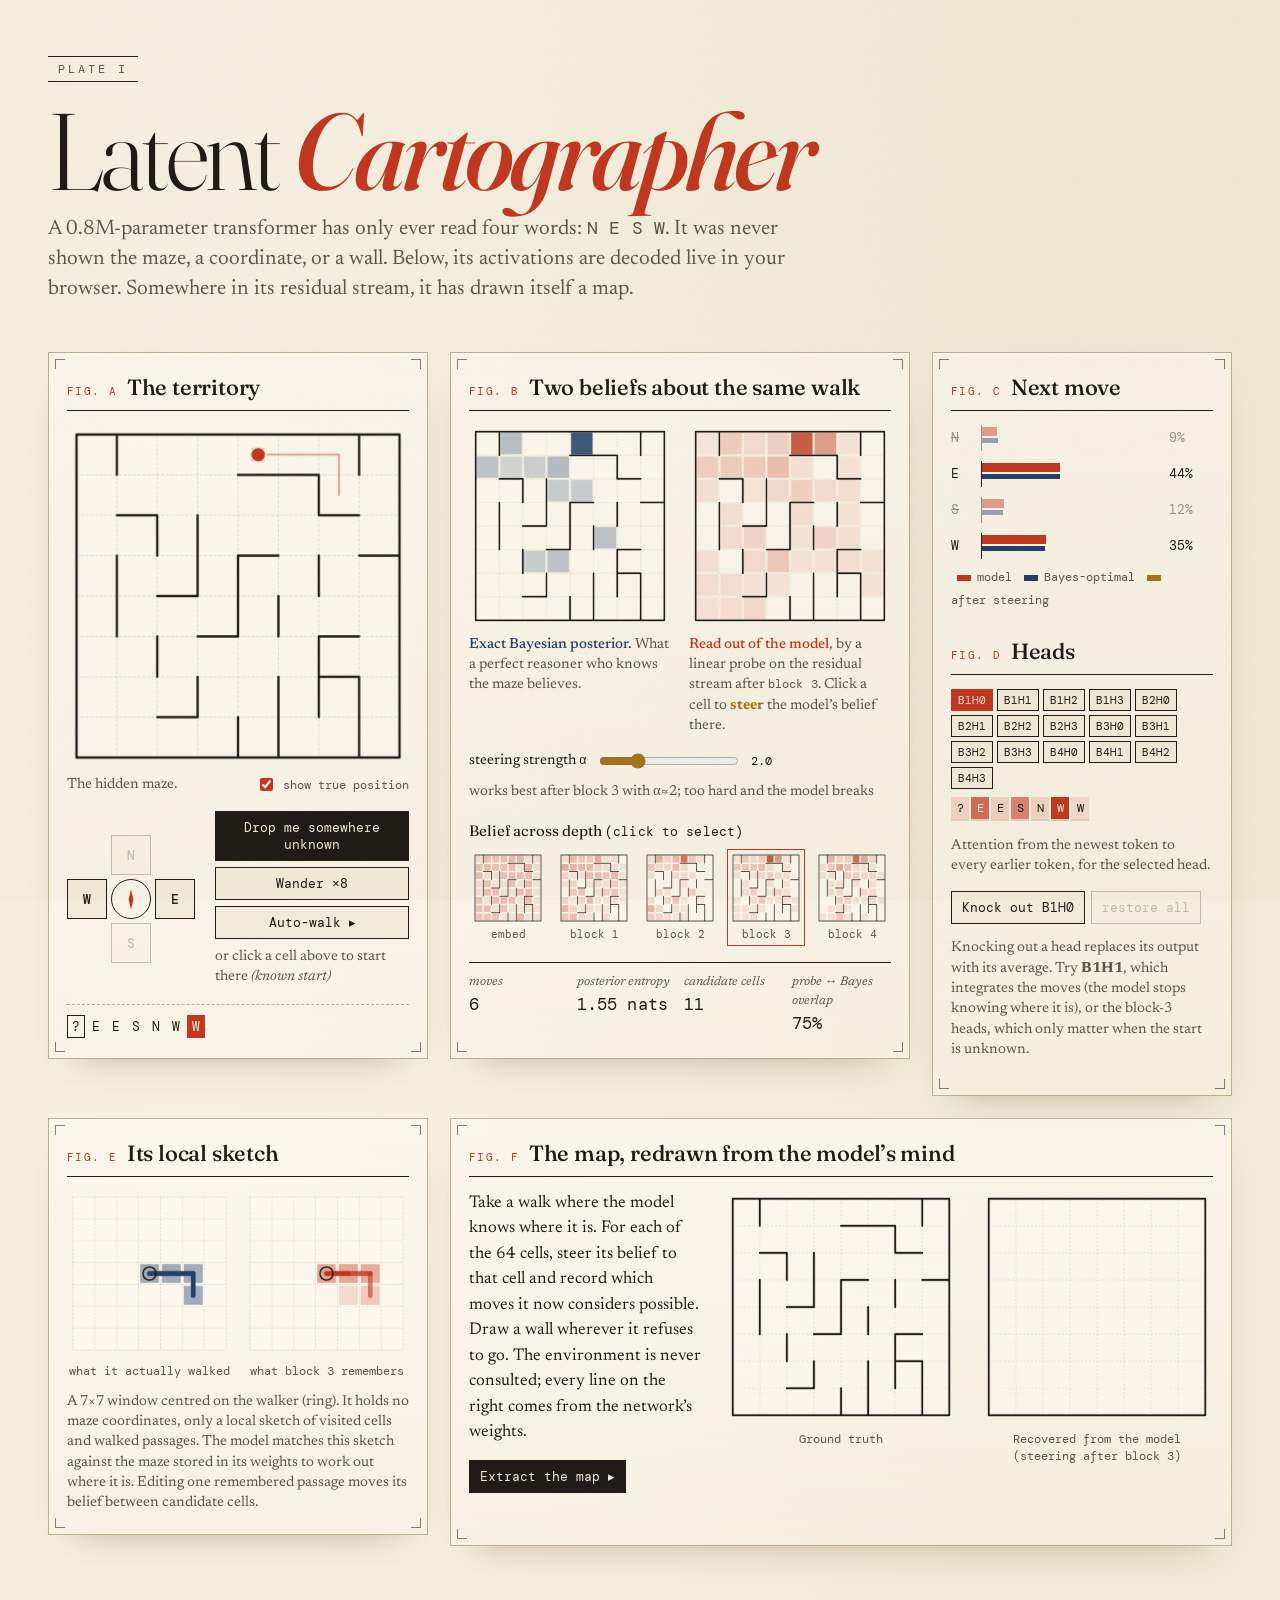
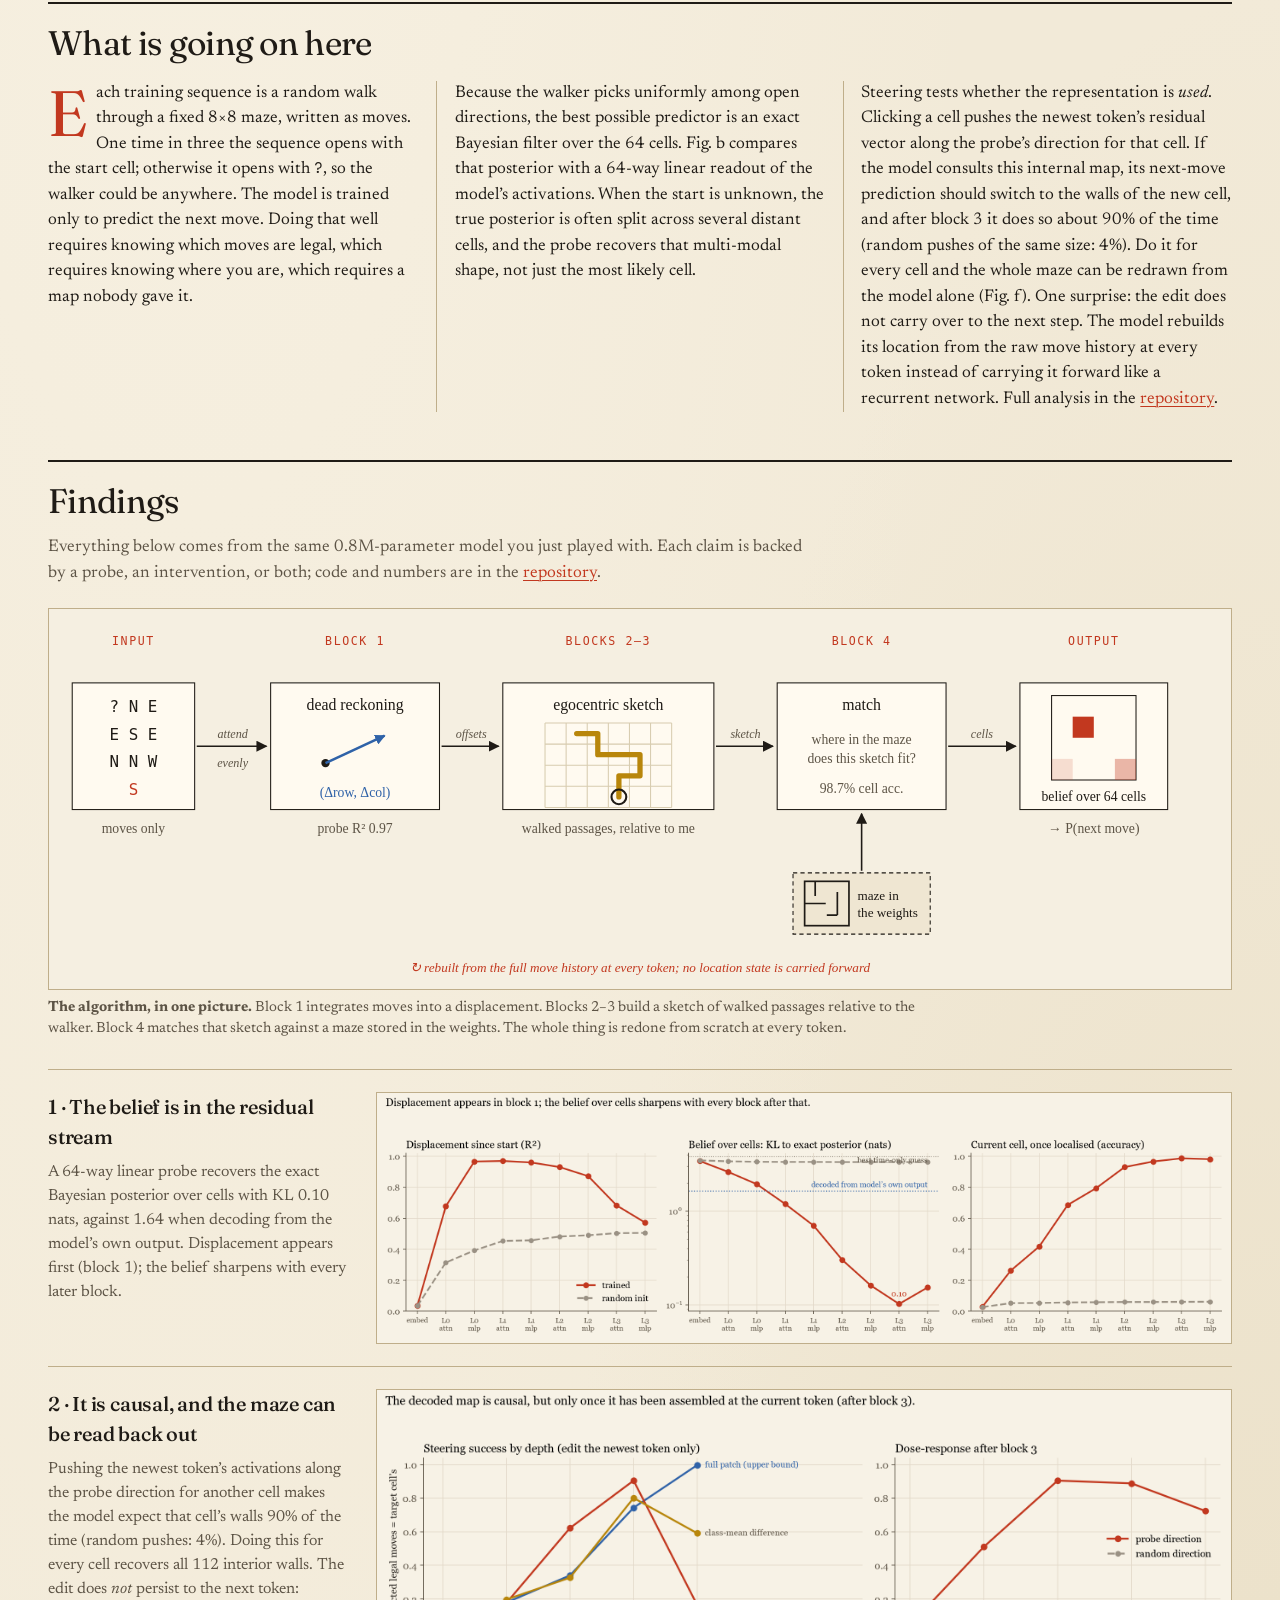
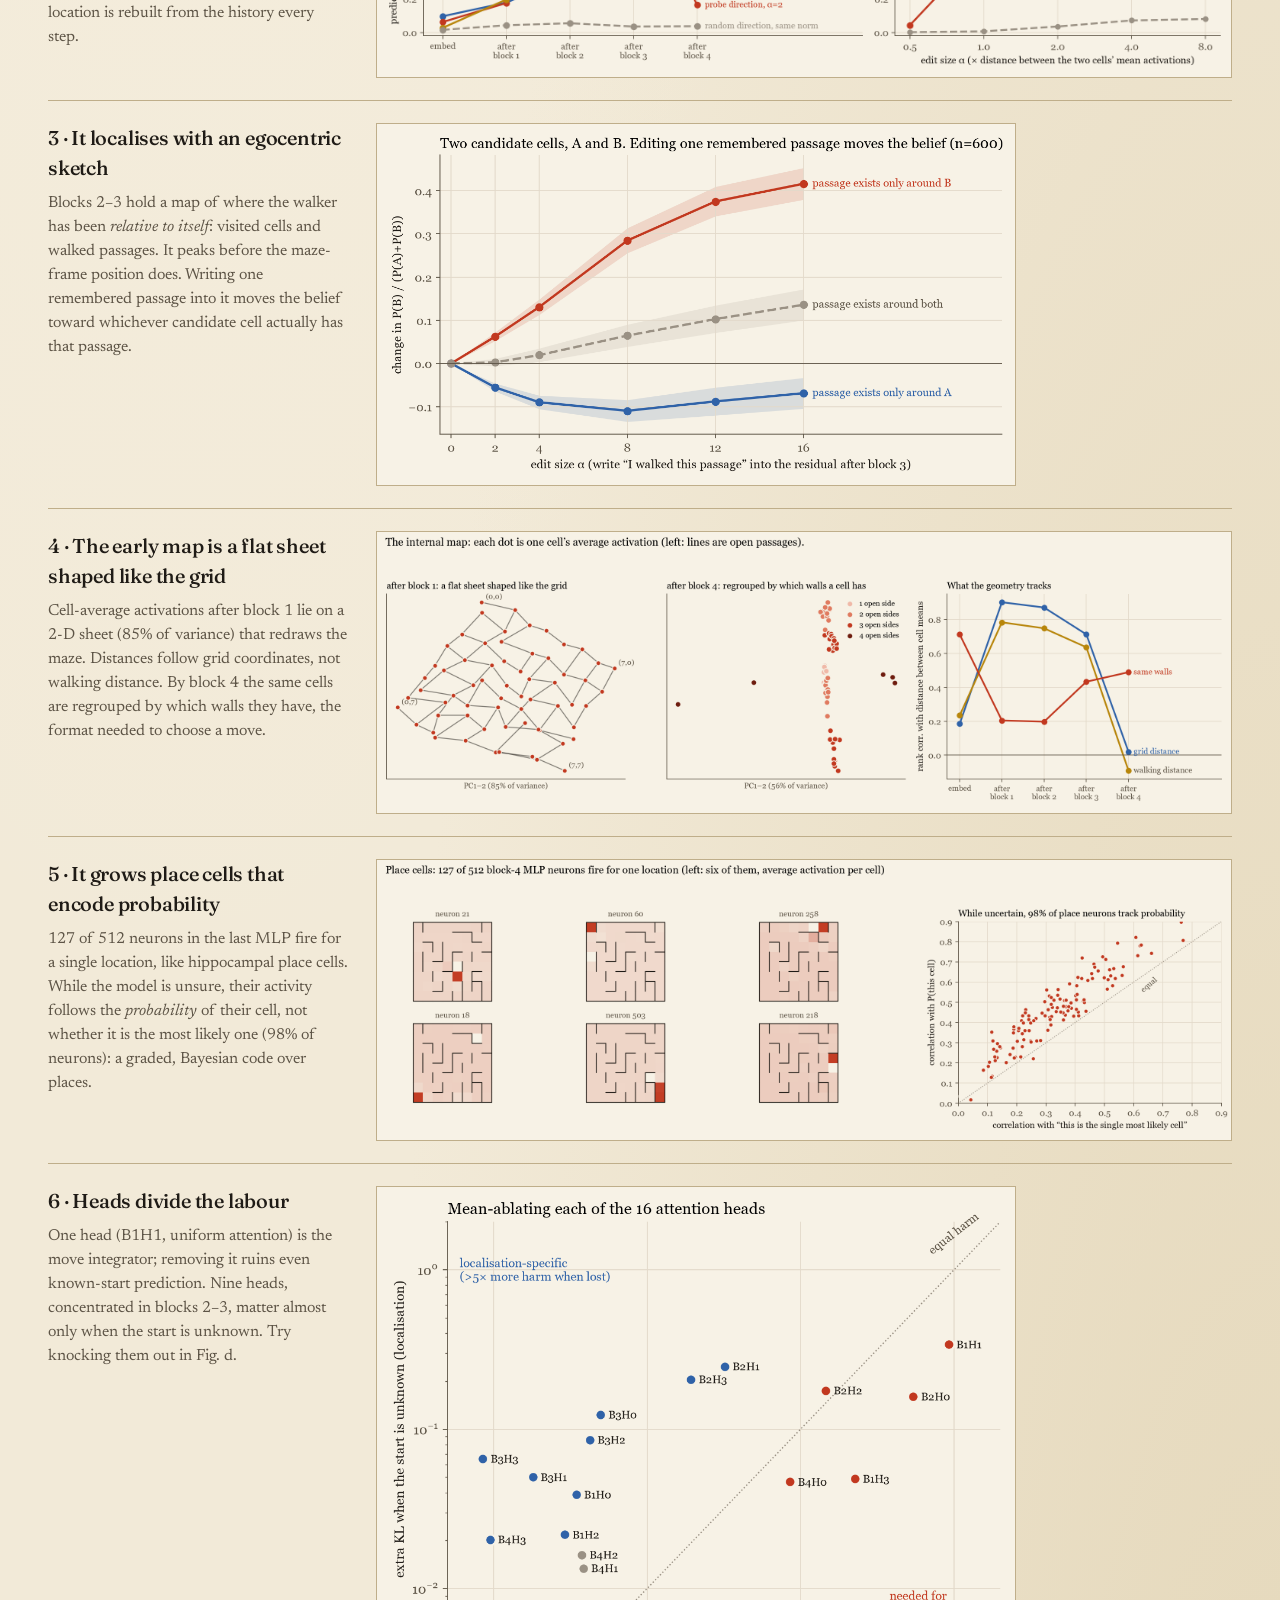
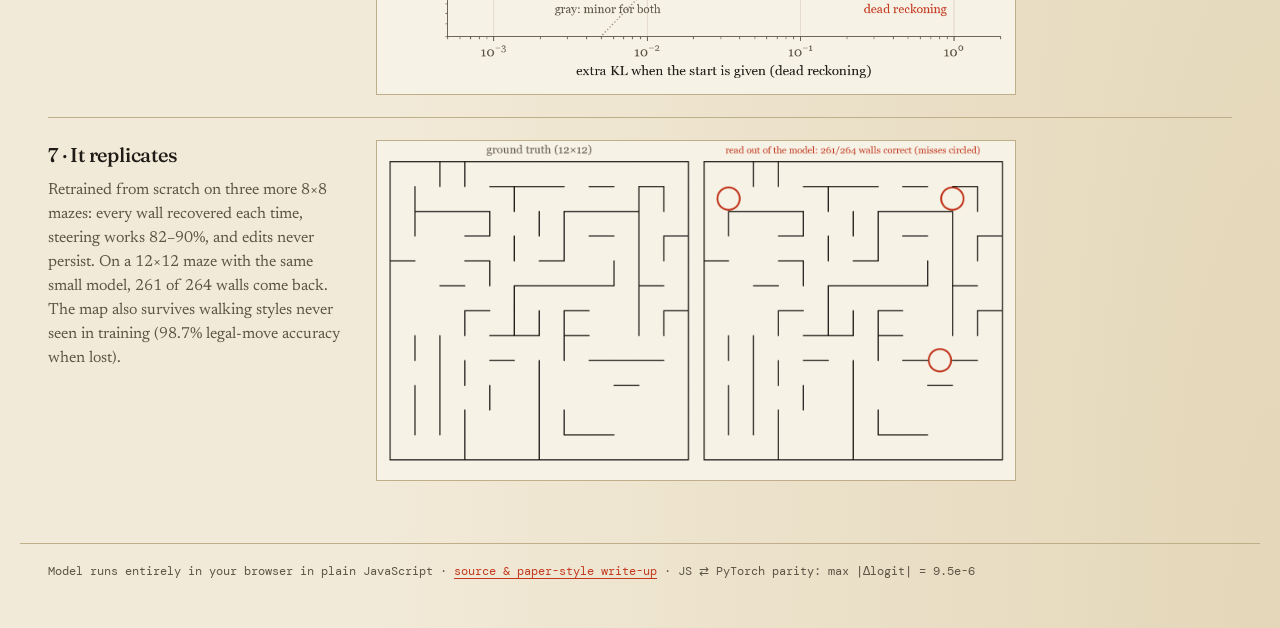
==== docs/index.html @ bf6e35b3 "Place cells: 127 location-selective neurons whose activity tracks posterior probability" ====
<!doctype html>
<html lang="en">
<head>
<meta charset="utf-8">
<meta name="viewport" content="width=device-width, initial-scale=1">
<title>Latent Cartographer</title>
<meta name="description" content="A tiny transformer that has only ever seen the words N, E, S, W draws itself a map. Interactive interpretability demo.">
<meta property="og:title" content="Latent Cartographer">
<meta property="og:description" content="A transformer that only ever sees N/E/S/W builds a map in its head. Decode, steer and extract it live in your browser.">
<meta property="og:image" content="https://ps12007.github.io/latent-cartographer/assets/preview.png">
<meta name="twitter:card" content="summary_large_image">
<link rel="preconnect" href="https://fonts.googleapis.com">
<link rel="preconnect" href="https://fonts.gstatic.com" crossorigin>
<link href="https://fonts.googleapis.com/css2?family=Fraunces:ital,opsz,wght@0,9..144,300..800;1,9..144,300..800&family=DM+Mono:wght@400;500&family=Newsreader:ital,opsz,wght@0,6..72,400;0,6..72,500;1,6..72,400&display=swap" rel="stylesheet">
<link rel="stylesheet" href="css/style.css">
</head>
<body>
<div class="grain" aria-hidden="true"></div>

<header class="masthead">
  <div class="plate">Plate&nbsp;I</div>
  <h1>Latent <em>Cartographer</em></h1>
  <p class="dek">A 0.8M-parameter transformer has only ever read four words: <span class="mono">N E S W</span>.
  It was never shown the maze, a coordinate, or a wall. Below, its activations are decoded live in your browser.
  Somewhere in its residual stream, it has drawn itself a map.</p>
</header>

<main id="app" class="loading">
  <section class="sheet territory">
    <div class="sheet-head"><span class="fig">Fig. a</span><h2>The territory</h2></div>
    <canvas id="truth" width="360" height="360" aria-label="True maze with walker"></canvas>
    <div class="caption">The hidden maze. <label class="toggle"><input type="checkbox" id="reveal" checked> show true position</label></div>
    <div class="controls">
      <div class="compass" role="group" aria-label="Move">
        <button data-move="0" class="c-n" title="North (↑ / W)">N</button>
        <button data-move="3" class="c-w" title="West (← / A)">W</button>
        <span class="rose" aria-hidden="true"></span>
        <button data-move="1" class="c-e" title="East (→ / D)">E</button>
        <button data-move="2" class="c-s" title="South (↓ / S)">S</button>
      </div>
      <div class="actions">
        <button id="lost" class="ink">Drop me somewhere unknown</button>
        <button id="wander">Wander ×8</button>
        <button id="play">Auto-walk ▸</button>
        <p class="hint">or click a cell above to start there <em>(known start)</em></p>
      </div>
    </div>
    <div class="tape" id="tape" aria-label="Token sequence"></div>
  </section>

  <section class="sheet beliefs">
    <div class="sheet-head"><span class="fig">Fig. b</span><h2>Two beliefs about the same walk</h2></div>
    <div class="pair">
      <figure>
        <canvas id="bayes" width="300" height="300"></canvas>
        <figcaption><strong>Exact Bayesian posterior.</strong> What a perfect reasoner who knows the maze believes.</figcaption>
      </figure>
      <figure>
        <canvas id="mind" width="300" height="300"></canvas>
        <figcaption><strong>Read out of the model</strong>, by a linear probe on the residual stream after
          <span id="layerName" class="mono">block 3</span>. <span id="steerNote" class="steer-note">Click a cell to <b>steer</b> the model’s belief there.</span></figcaption>
      </figure>
    </div>
    <div class="steerbar"><label for="alpha">steering strength <span class="mono">α</span></label>
      <input type="range" id="alpha" min="0" max="8" step="0.5" value="2"><span class="mono" id="alphaV">2.0</span>
      <span class="note">works best after block 3 with α≈2; too hard and the model breaks</span></div>
    <div class="depth">
      <div class="depth-label">Belief across depth <span class="mono">(click to select)</span></div>
      <div class="strip" id="strip"></div>
    </div>
    <div class="metrics">
      <div><span class="k">moves</span><span class="v mono" id="mSteps">0</span></div>
      <div><span class="k">posterior entropy</span><span class="v mono" id="mH">—</span></div>
      <div><span class="k">candidate cells</span><span class="v mono" id="mCand">—</span></div>
      <div><span class="k">probe ↔ Bayes overlap</span><span class="v mono" id="mOv">—</span></div>
    </div>
  </section>

  <section class="sheet predict">
    <div class="sheet-head"><span class="fig">Fig. c</span><h2>Next move</h2></div>
    <div id="bars" class="bars"></div>
    <div class="legend"><span class="sw model"></span>model <span class="sw opt"></span>Bayes-optimal <span class="sw steer"></span>after steering</div>
    <div id="verdict" class="verdict"></div>

    <div class="sheet-head small"><span class="fig">Fig. d</span><h2>Heads</h2></div>
    <div class="headpick" id="headpick"></div>
    <div class="attn" id="attn"></div>
    <p class="note">Attention from the newest token to every earlier token, for the selected head.</p>
    <div class="ko"><button id="koBtn">Knock out</button><button id="koReset">restore all</button></div>
    <p class="note">Knocking out a head replaces its output with its average. Try <b>B1H1</b>, which integrates the moves
      (the model stops knowing where it is), or the block-3 heads, which only matter when the start is unknown.</p>
  </section>
  <section class="sheet ego">
    <div class="sheet-head"><span class="fig">Fig. e</span><h2>Its local sketch</h2></div>
    <div class="ego-pair">
      <figure><canvas id="egoTrue" width="220" height="220"></canvas><figcaption>what it actually walked</figcaption></figure>
      <figure><canvas id="egoModel" width="220" height="220"></canvas><figcaption>what block 3 remembers</figcaption></figure>
    </div>
    <p class="note">A 7×7 window centred on the walker (ring). It holds no maze coordinates, only a local sketch of visited cells
      and walked passages. The model matches this sketch against the maze stored in its weights to work out where it is.
      Editing one remembered passage moves its belief between candidate cells.</p>
  </section>

  <section class="sheet extract">
    <div class="sheet-head"><span class="fig">Fig. f</span><h2>The map, redrawn from the model’s mind</h2></div>
    <div class="extract-row">
      <div class="extract-text">
        <p>Take a walk where the model knows where it is. For each of the 64 cells, steer its belief to that cell and record
          which moves it now considers possible. Draw a wall wherever it refuses to go. The environment is never
          consulted; every line on the right comes from the network’s weights.</p>
        <button id="extractBtn" class="ink">Extract the map ▸</button>
        <p class="mono score" id="extractScore"></p>
      </div>
      <figure><canvas id="extTruth" width="300" height="300"></canvas><figcaption>Ground truth</figcaption></figure>
      <figure><canvas id="extModel" width="300" height="300"></canvas><figcaption>Recovered from the model (steering after block 3)</figcaption></figure>
    </div>
  </section>
</main>

<section class="essay">
  <h2>What is going on here</h2>
  <div class="cols">
    <p>Each training sequence is a random walk through a fixed 8×8 maze, written as moves. One time in three
      the sequence opens with the start cell; otherwise it opens with <span class="mono">?</span>, so the walker could
      be anywhere. The model is trained only to predict the next move. Doing that well requires knowing which moves are
      legal, which requires knowing where you are, which requires a map nobody gave it.</p>
    <p>Because the walker picks uniformly among open directions, the best possible predictor is an exact Bayesian filter
      over the 64 cells. Fig. b compares that posterior with a 64-way linear readout of the model’s activations.
      When the start is unknown, the true posterior is often split across several distant cells, and the probe recovers that
      multi-modal shape, not just the most likely cell.</p>
    <p>Steering tests whether the representation is <em>used</em>. Clicking a cell pushes the newest token’s residual
      vector along the probe’s direction for that cell. If the model consults this internal map, its next-move prediction
      should switch to the walls of the new cell, and after block 3 it does so about 90% of the time (random pushes of the
      same size: 4%). Do it for every cell and the whole maze can be redrawn from the model alone (Fig. f).
      One surprise: the edit does not carry over to the next step. The model rebuilds its location from the raw move history
      at every token instead of carrying it forward like a recurrent network. Full analysis in the
      <a href="https://github.com/PS12007/latent-cartographer">repository</a>.</p>
  </div>
</section>

<section class="findings">
  <h2>Findings</h2>
  <p class="lede">Everything below comes from the same 0.8M-parameter model you just played with. Each claim is backed by
    a probe, an intervention, or both; code and numbers are in the <a href="https://github.com/PS12007/latent-cartographer">repository</a>.</p>

  <figure class="wide"><img src="figs/pipeline.svg" alt="Pipeline: dead reckoning, egocentric sketch, match against the stored maze, belief over cells">
    <figcaption><b>The algorithm, in one picture.</b> Block 1 integrates moves into a displacement. Blocks 2–3 build a sketch
      of walked passages relative to the walker. Block 4 matches that sketch against a maze stored in the weights. The whole
      thing is redone from scratch at every token.</figcaption></figure>

  <div class="find">
    <div><h3>1 · The belief is in the residual stream</h3>
      <p>A 64-way linear probe recovers the exact Bayesian posterior over cells with KL 0.10 nats, against 1.64 when decoding from the
        model’s own output. Displacement appears first (block 1); the belief sharpens with every later block.</p></div>
    <img src="figs/probes.png" alt="Probes across depth">
  </div>
  <div class="find">
    <div><h3>2 · It is causal, and the maze can be read back out</h3>
      <p>Pushing the newest token’s activations along the probe direction for another cell makes the model expect that cell’s
        walls 90% of the time (random pushes: 4%). Doing this for every cell recovers all 112 interior walls. The edit does
        <em>not</em> persist to the next token: location is rebuilt from the history every step.</p></div>
    <img src="figs/steering.png" alt="Steering results">
  </div>
  <div class="find">
    <div><h3>3 · It localises with an egocentric sketch</h3>
      <p>Blocks 2–3 hold a map of where the walker has been <em>relative to itself</em>: visited cells and walked passages.
        It peaks before the maze-frame position does. Writing one remembered passage into it moves the belief toward whichever
        candidate cell actually has that passage.</p></div>
    <img class="narrow" src="figs/egocausal.png" alt="Egocentric map causal test">
  </div>
  <div class="find">
    <div><h3>4 · The early map is a flat sheet shaped like the grid</h3>
      <p>Cell-average activations after block 1 lie on a 2-D sheet (85% of variance) that redraws the maze. Distances follow
        grid coordinates, not walking distance. By block 4 the same cells are regrouped by which walls they have, the format
        needed to choose a move.</p></div>
    <img src="figs/geometry.png" alt="Geometry of the internal map">
  </div>
  <div class="find">
    <div><h3>5 · It grows place cells that encode probability</h3>
      <p>127 of 512 neurons in the last MLP fire for a single location, like hippocampal place cells. While the model is
        unsure, their activity follows the <em>probability</em> of their cell, not whether it is the most likely one
        (98% of neurons): a graded, Bayesian code over places.</p></div>
    <img src="figs/place_cells.png" alt="Place cells">
  </div>
  <div class="find">
    <div><h3>6 · Heads divide the labour</h3>
      <p>One head (B1H1, uniform attention) is the move integrator; removing it ruins even known-start prediction. Nine heads,
        concentrated in blocks 2–3, matter almost only when the start is unknown. Try knocking them out in Fig. d.</p></div>
    <img class="narrow" src="figs/heads.png" alt="Head ablations">
  </div>
  <div class="find">
    <div><h3>7 · It replicates</h3>
      <p>Retrained from scratch on three more 8×8 mazes: every wall recovered each time, steering works 82–90%, and edits never
        persist. On a 12×12 maze with the same small model, 261 of 264 walls come back. The map also survives walking styles
        never seen in training (98.7% legal-move accuracy when lost).</p></div>
    <img class="narrow" src="figs/map_big12.png" alt="12x12 maze extracted from the model">
  </div>
</section>

<footer>Model runs entirely in your browser in plain JavaScript · <a href="https://github.com/PS12007/latent-cartographer">source &amp; paper-style write-up</a></footer>

<script type="module" src="js/app.js"></script>
</body>
</html>
---- docs/css/style.css ----
:root {
  --paper: #f2ead8;
  --paper-2: #e9dfc7;
  --paper-3: #ddd0b2;
  --ink: #1f1b16;
  --ink-soft: #5d5446;
  --rule: #bfae8a;
  --verm: #c2381f;      /* the model */
  --indigo: #24406b;    /* the Bayesian */
  --ochre: #a8741a;     /* steering */
  --serif: "Fraunces", Georgia, serif;
  --body: "Newsreader", Georgia, serif;
  --mono: "DM Mono", ui-monospace, monospace;
}
* { box-sizing: border-box; }
html { background: var(--paper); }
body {
  margin: 0; color: var(--ink); font-family: var(--body); font-size: 17px; line-height: 1.5;
  background:
    radial-gradient(ellipse at 15% 0%, #f8f2e4 0%, transparent 55%),
    radial-gradient(ellipse at 100% 100%, #e4d7b9 0%, transparent 50%),
    var(--paper);
  min-height: 100vh;
}
.grain {
  position: fixed; inset: 0; pointer-events: none; z-index: 50; opacity: .35; mix-blend-mode: multiply;
  background-image: url("data:image/svg+xml;utf8,<svg xmlns='http://www.w3.org/2000/svg' width='160' height='160'><filter id='n'><feTurbulence type='fractalNoise' baseFrequency='.9' numOctaves='3' stitchTiles='stitch'/><feColorMatrix values='0 0 0 0 .45  0 0 0 0 .38  0 0 0 0 .28  0 0 0 .22 0'/></filter><rect width='100%' height='100%' filter='url(%23n)'/></svg>");
}
.mono { font-family: var(--mono); font-size: .86em; letter-spacing: .01em; }
a { color: var(--verm); text-decoration-thickness: 1px; text-underline-offset: 3px; }

/* ---------- masthead */
.masthead { max-width: 1240px; margin: 0 auto; padding: 56px 28px 18px; position: relative; }
.plate {
  font-family: var(--mono); font-size: 12px; letter-spacing: .25em; text-transform: uppercase; color: var(--ink-soft);
  border-top: 1px solid var(--ink); border-bottom: 1px solid var(--ink); display: inline-block; padding: 3px 10px;
  animation: rise .8s ease both;
}
h1 {
  font-family: var(--serif); font-weight: 300; font-size: clamp(48px, 8.5vw, 112px); line-height: .92;
  letter-spacing: -.035em; margin: 18px 0 14px; font-variation-settings: "opsz" 144;
  animation: rise .9s .08s ease both;
}
h1 em { font-style: italic; font-weight: 500; color: var(--verm); }
.dek { max-width: 760px; font-size: 21px; line-height: 1.45; color: var(--ink-soft); margin: 0; animation: rise 1s .16s ease both; }
@keyframes rise { from { opacity: 0; transform: translateY(14px); } to { opacity: 1; transform: none; } }

/* ---------- layout */
main {
  max-width: 1240px; margin: 28px auto 0; padding: 0 28px;
  display: grid; grid-template-columns: 380px 1fr 300px; gap: 22px; align-items: start;
}
main.loading { opacity: .35; pointer-events: none; }
.sheet {
  background: linear-gradient(180deg, rgba(255,252,243,.55), rgba(255,252,243,.25));
  border: 1px solid var(--rule); padding: 18px 18px 20px; position: relative;
  box-shadow: 0 1px 0 rgba(255,255,255,.6) inset, 0 18px 40px -28px rgba(60,40,10,.45);
  animation: rise .9s ease both;
}
.sheet:nth-child(2) { animation-delay: .1s; } .sheet:nth-child(3) { animation-delay: .2s; }
.sheet::before { /* registration corner marks */
  content: ""; position: absolute; inset: 6px; pointer-events: none;
  background:
    linear-gradient(var(--ink),var(--ink)) top left/10px 1px no-repeat, linear-gradient(var(--ink),var(--ink)) top left/1px 10px no-repeat,
    linear-gradient(var(--ink),var(--ink)) top right/10px 1px no-repeat, linear-gradient(var(--ink),var(--ink)) top right/1px 10px no-repeat,
    linear-gradient(var(--ink),var(--ink)) bottom left/10px 1px no-repeat, linear-gradient(var(--ink),var(--ink)) bottom left/1px 10px no-repeat,
    linear-gradient(var(--ink),var(--ink)) bottom right/10px 1px no-repeat, linear-gradient(var(--ink),var(--ink)) bottom right/1px 10px no-repeat;
  opacity: .55;
}
.sheet-head { display: flex; align-items: baseline; gap: 10px; border-bottom: 1px solid var(--ink); padding-bottom: 6px; margin-bottom: 14px; }
.sheet-head.small { margin-top: 26px; }
.sheet-head h2 { font-family: var(--serif); font-weight: 500; font-size: 22px; margin: 0; letter-spacing: -.01em; }
.fig { white-space: nowrap; font-family: var(--mono); font-size: 11px; color: var(--verm); letter-spacing: .12em; text-transform: uppercase; }

canvas { display: block; width: 100%; max-width: 100%; height: auto; image-rendering: auto; }
main > *, .pair > *, .ego-pair > *, .extract-row > *, .strip > * { min-width: 0; }
#truth, #mind { cursor: crosshair; }
.caption, figcaption, .note, .hint { font-size: 14.5px; color: var(--ink-soft); line-height: 1.4; }
.caption { margin-top: 8px; display: flex; justify-content: space-between; flex-wrap: wrap; gap: 6px; }
.toggle { font-family: var(--mono); font-size: 12px; cursor: pointer; }
.toggle input { accent-color: var(--verm); vertical-align: -2px; }

/* ---------- controls */
.controls { display: grid; grid-template-columns: 132px 1fr; gap: 16px; margin-top: 16px; align-items: center; }
.compass { display: grid; grid-template-columns: repeat(3, 40px); grid-template-rows: repeat(3, 40px); gap: 4px; position: relative; }
.compass .c-n { grid-area: 1/2; } .compass .c-w { grid-area: 2/1; } .compass .c-e { grid-area: 2/3; } .compass .c-s { grid-area: 3/2; }
.rose { grid-area: 2/2; border: 1px solid var(--ink); border-radius: 50%; position: relative; }
.rose::after { content: ""; position: absolute; inset: 9px; background: var(--verm); clip-path: polygon(50% 0, 62% 50%, 50% 100%, 38% 50%); }
button {
  font-family: var(--mono); font-size: 13px; color: var(--ink); background: var(--paper);
  border: 1px solid var(--ink); padding: 7px 10px; cursor: pointer; transition: background .15s, color .15s, transform .08s;
}
button:hover:not(:disabled) { background: var(--ink); color: var(--paper); }
button:active:not(:disabled) { transform: translateY(1px); }
button:disabled { opacity: .25; cursor: not-allowed; }
.compass button { padding: 0; font-weight: 500; }
.actions { display: flex; flex-direction: column; gap: 6px; }
button.ink { background: var(--ink); color: var(--paper); }
button.ink:hover { background: var(--verm); border-color: var(--verm); }
.hint { margin: 2px 0 0; }

.tape {
  margin-top: 16px; font-family: var(--mono); font-size: 13px; display: flex; flex-wrap: wrap; gap: 2px;
  border-top: 1px dashed var(--rule); padding-top: 10px; min-height: 30px;
}
.tape span { padding: 1px 4px; border: 1px solid transparent; }
.tape span.start { border-color: var(--ink); }
.tape span.last { background: var(--verm); color: var(--paper); }

/* ---------- beliefs */
.pair { display: grid; grid-template-columns: 1fr 1fr; gap: 18px; }
figure { margin: 0; }
figcaption { margin-top: 8px; }
figcaption strong { color: var(--ink); font-weight: 500; }
.pair figure:first-child figcaption strong { color: var(--indigo); }
.pair figure:last-child figcaption strong { color: var(--verm); }
.steer-note b { color: var(--ochre); }
.steerbar { display: flex; align-items: center; gap: 10px; flex-wrap: wrap; margin-top: 14px; font-size: 14.5px; }
.steerbar input { accent-color: var(--ochre); width: 140px; }
.steerbar .note { flex-basis: 100%; margin: 0; }
.depth { margin-top: 18px; }
.depth-label { font-family: var(--serif); font-size: 15px; margin-bottom: 6px; }
.strip { display: grid; grid-template-columns: repeat(5, 1fr); gap: 8px; }
.strip .cell { cursor: pointer; border: 1px solid transparent; padding: 3px; transition: border-color .15s; }
.strip .cell.sel { border-color: var(--verm); }
.strip .cell:hover { border-color: var(--rule); }
.strip .cell div { font-family: var(--mono); font-size: 11px; text-align: center; color: var(--ink-soft); margin-top: 3px; }
.metrics { display: grid; grid-template-columns: repeat(4, 1fr); gap: 8px; margin-top: 16px; border-top: 1px solid var(--ink); padding-top: 10px; }
.metrics .k { display: block; font-size: 12.5px; color: var(--ink-soft); font-style: italic; }
.metrics .v { font-size: 17px; white-space: nowrap; }

/* ---------- prediction */
.bars { display: flex; flex-direction: column; gap: 10px; }
.bar-row { display: grid; grid-template-columns: 22px 1fr 44px; gap: 8px; align-items: center; font-family: var(--mono); font-size: 13px; }
.bar-row .track { position: relative; height: 26px; border-left: 1px solid var(--ink); }
.bar-row .b { position: absolute; left: 0; height: 9px; transition: width .35s cubic-bezier(.2,.8,.2,1); }
.bar-row .b.model { top: 2px; background: var(--verm); }
.bar-row .b.opt { top: 13px; height: 5px; background: var(--indigo); }
.bar-row .b.steer { top: 20px; height: 5px; background: var(--ochre); }
.bar-row.wall { opacity: .45; }
.bar-row.wall .lbl { text-decoration: line-through; }
.legend { margin-top: 10px; font-family: var(--mono); font-size: 11.5px; color: var(--ink-soft); display: flex; gap: 6px; align-items: center; flex-wrap: wrap; }
.sw { display: inline-block; width: 14px; height: 6px; margin-left: 6px; }
.sw.model { background: var(--verm); } .sw.opt { background: var(--indigo); } .sw.steer { background: var(--ochre); }
.verdict { margin-top: 12px; font-size: 15px; min-height: 2.8em; border-left: 3px solid var(--ochre); padding-left: 10px; display: none; }
.verdict.on { display: block; }
.headpick { display: flex; flex-wrap: wrap; gap: 4px; margin-bottom: 8px; }
.headpick button { font-size: 11px; padding: 3px 6px; }
.headpick button.sel { background: var(--verm); color: var(--paper); border-color: var(--verm); }
.headpick button.off { text-decoration: line-through; background: var(--paper-3); color: var(--ink-soft); }
.headpick button.off.sel { background: var(--ink-soft); color: var(--paper); }
.ko { display: flex; gap: 6px; margin-top: 12px; }
.attn { display: flex; flex-wrap: wrap; gap: 2px; font-family: var(--mono); font-size: 12px; }
.attn span { padding: 2px 4px; min-width: 18px; text-align: center; border-bottom: 2px solid var(--paper-3); }

/* ---------- essay */
.essay { max-width: 1240px; margin: 56px auto 0; padding: 0 28px; }
.essay h2 { font-family: var(--serif); font-weight: 400; font-size: 34px; letter-spacing: -.02em; border-top: 2px solid var(--ink); padding-top: 14px; margin: 0 0 12px; }
.cols { columns: 3 280px; column-gap: 36px; column-rule: 1px solid var(--rule); }
.cols p { margin: 0 0 14px; break-inside: avoid-column; }
.cols p:first-child::first-letter { font-family: var(--serif); float: left; font-size: 64px; line-height: .8; padding: 6px 8px 0 0; color: var(--verm); }
.findings { max-width: 1240px; margin: 48px auto 0; padding: 0 28px; }
.findings h2 { font-family: var(--serif); font-weight: 400; font-size: 34px; letter-spacing: -.02em; border-top: 2px solid var(--ink); padding-top: 14px; margin: 0 0 8px; }
.findings .lede { max-width: 760px; color: var(--ink-soft); margin: 0 0 22px; }
.findings img { display: block; width: 100%; height: auto; border: 1px solid var(--rule); background: #f7f2e6; }
.findings figure.wide { margin: 0 0 30px; }
.findings figcaption { font-size: 14.5px; color: var(--ink-soft); margin-top: 8px; max-width: 900px; }
.find { display: grid; grid-template-columns: 300px 1fr; gap: 28px; align-items: start; padding: 22px 0; border-top: 1px solid var(--rule); }
.find h3 { font-family: var(--serif); font-weight: 500; font-size: 20px; margin: 0 0 8px; letter-spacing: -.01em; }
.find img.narrow { max-width: 640px; }
.find p { margin: 0; font-size: 16px; color: var(--ink-soft); }
@media (max-width: 860px) { .find { grid-template-columns: 1fr; gap: 12px; } .findings { padding: 0 16px; } }
footer { max-width: 1240px; margin: 40px auto 0; padding: 18px 28px 48px; font-family: var(--mono); font-size: 12px; color: var(--ink-soft); border-top: 1px solid var(--rule); }

.extract { grid-column: 2 / -1; }
.ego-pair { display: grid; grid-template-columns: 1fr 1fr; gap: 12px; }
.ego figcaption { text-align: center; font-family: var(--mono); font-size: 11.5px; }
.ego .note { margin: 12px 0 0; }
.extract-row { display: grid; grid-template-columns: 1fr 1fr 1fr; gap: 24px; align-items: start; }
.extract-text p { margin: 0 0 14px; }
.extract .score { font-size: 13px; color: var(--ink-soft); min-height: 1.4em; }
.extract figcaption { text-align: center; font-family: var(--mono); font-size: 12px; }
@media (max-width: 1100px) {
  main { grid-template-columns: 1fr 1fr; }
  .predict { grid-column: 1 / -1; }
  .extract { grid-column: 1 / -1; }
}
@media (max-width: 720px) {
  main { grid-template-columns: 1fr; padding: 0 16px; }
  .masthead, .essay, footer { padding-left: 16px; padding-right: 16px; }
  .metrics { grid-template-columns: 1fr 1fr; }
  .controls { grid-template-columns: 1fr; }
  .extract-row, .pair { grid-template-columns: 1fr; }
  .dek { font-size: 18px; }
  .sheet { padding: 14px 12px 16px; }
  .strip { gap: 4px; }
  .strip .cell div { font-size: 9.5px; }
}
@media (prefers-reduced-motion: reduce) { * { animation: none !important; transition: none !important; } }
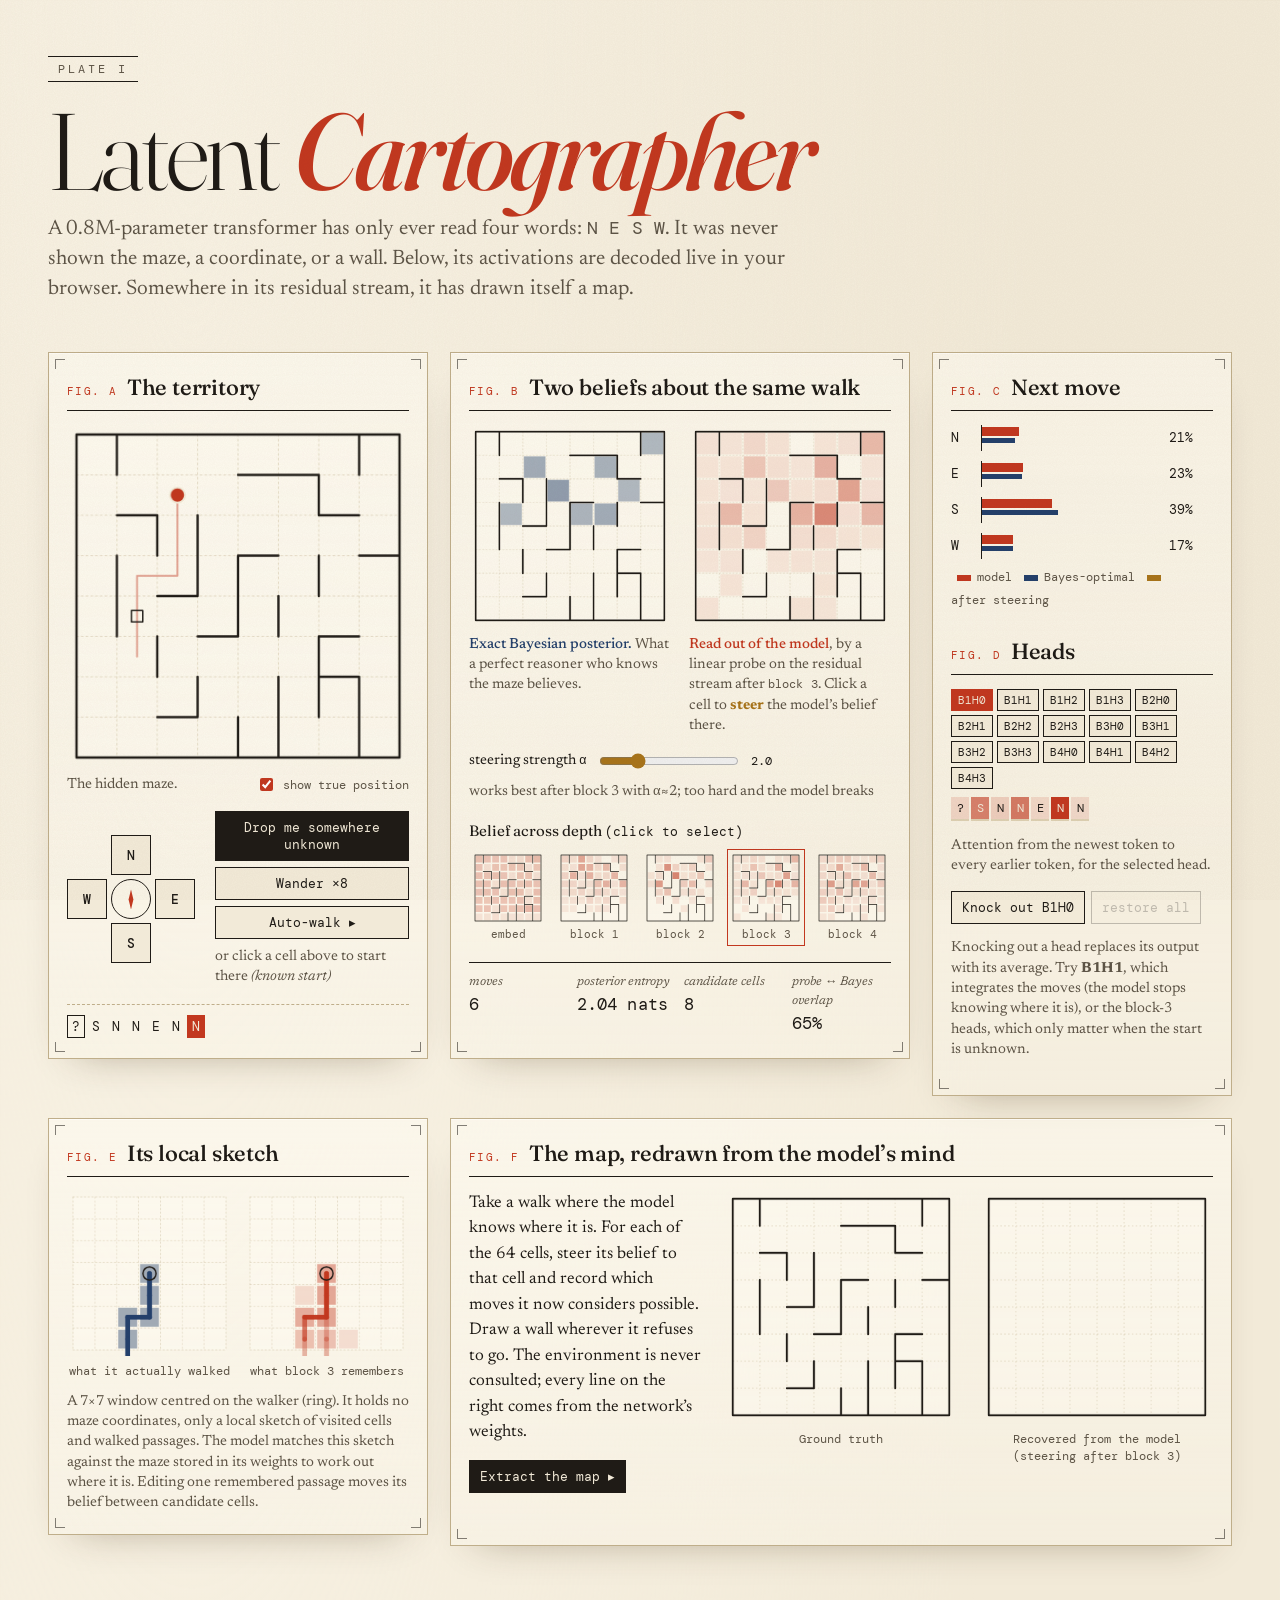
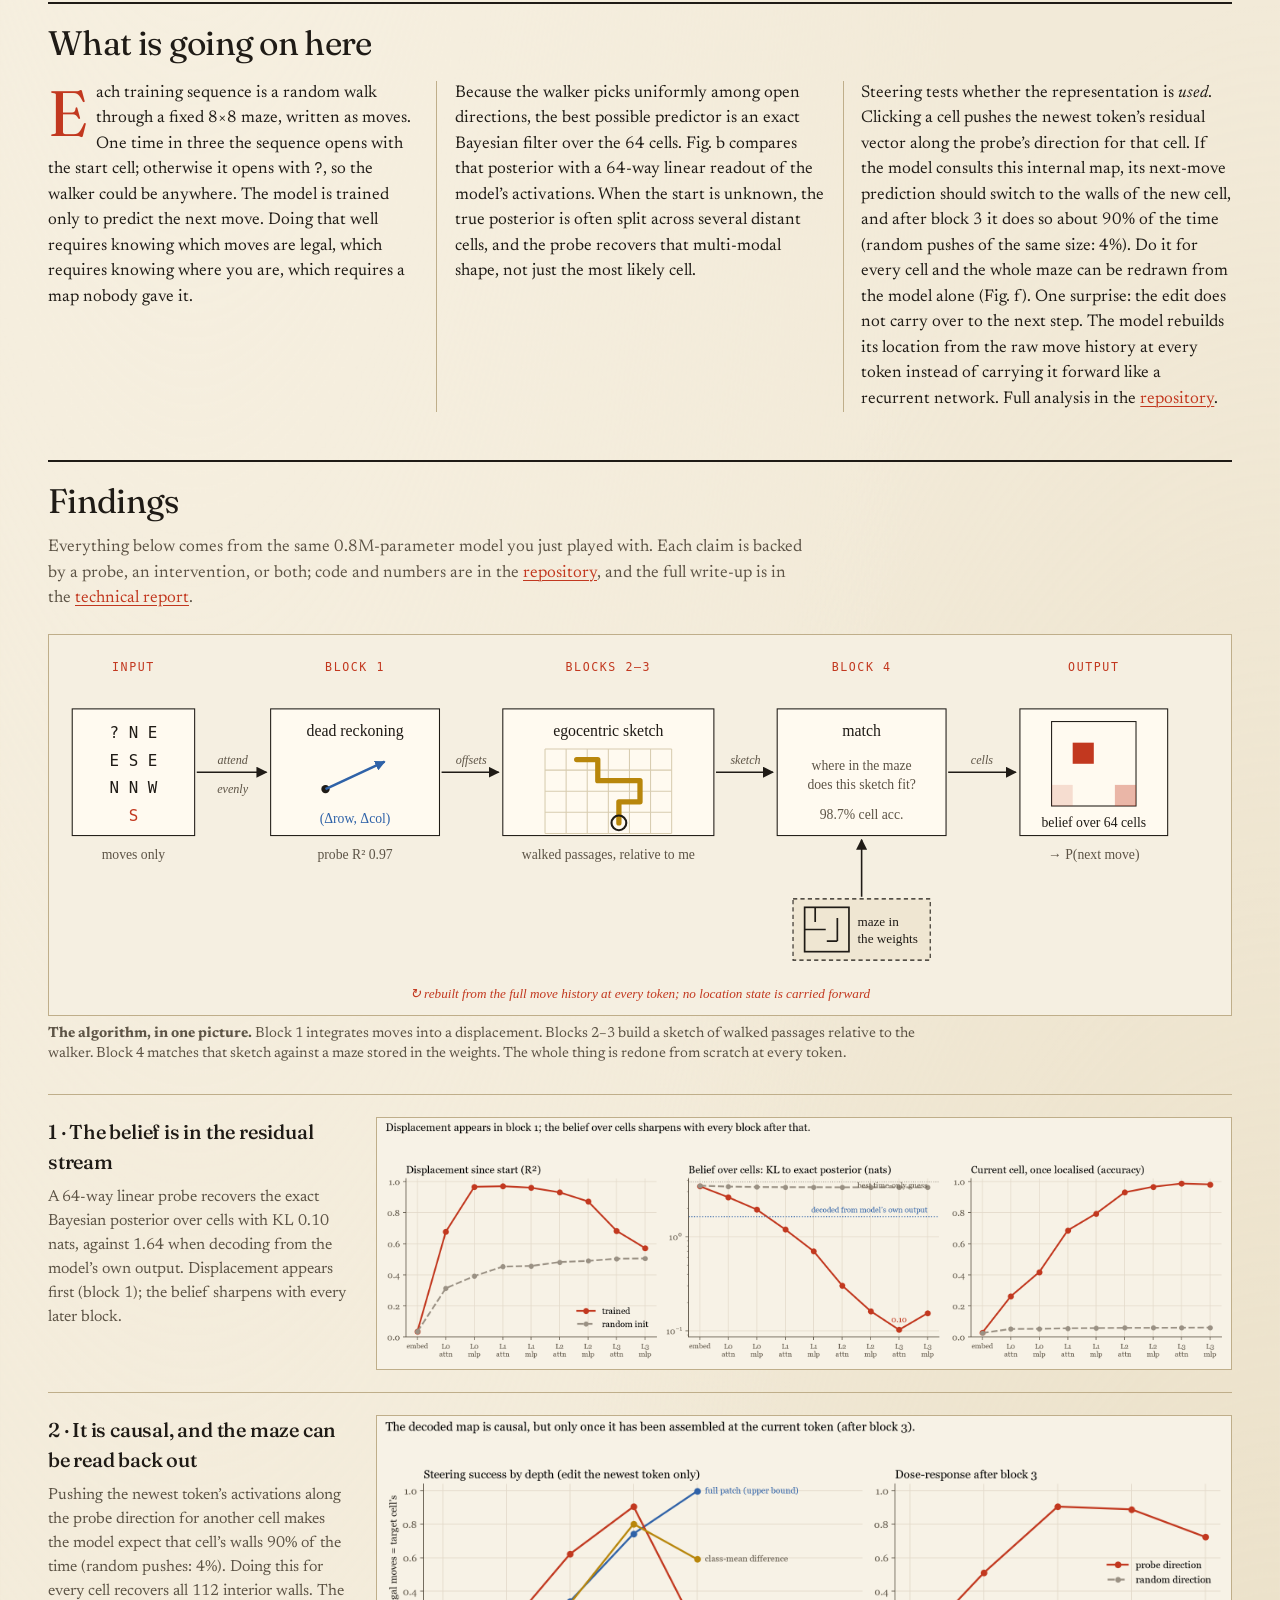
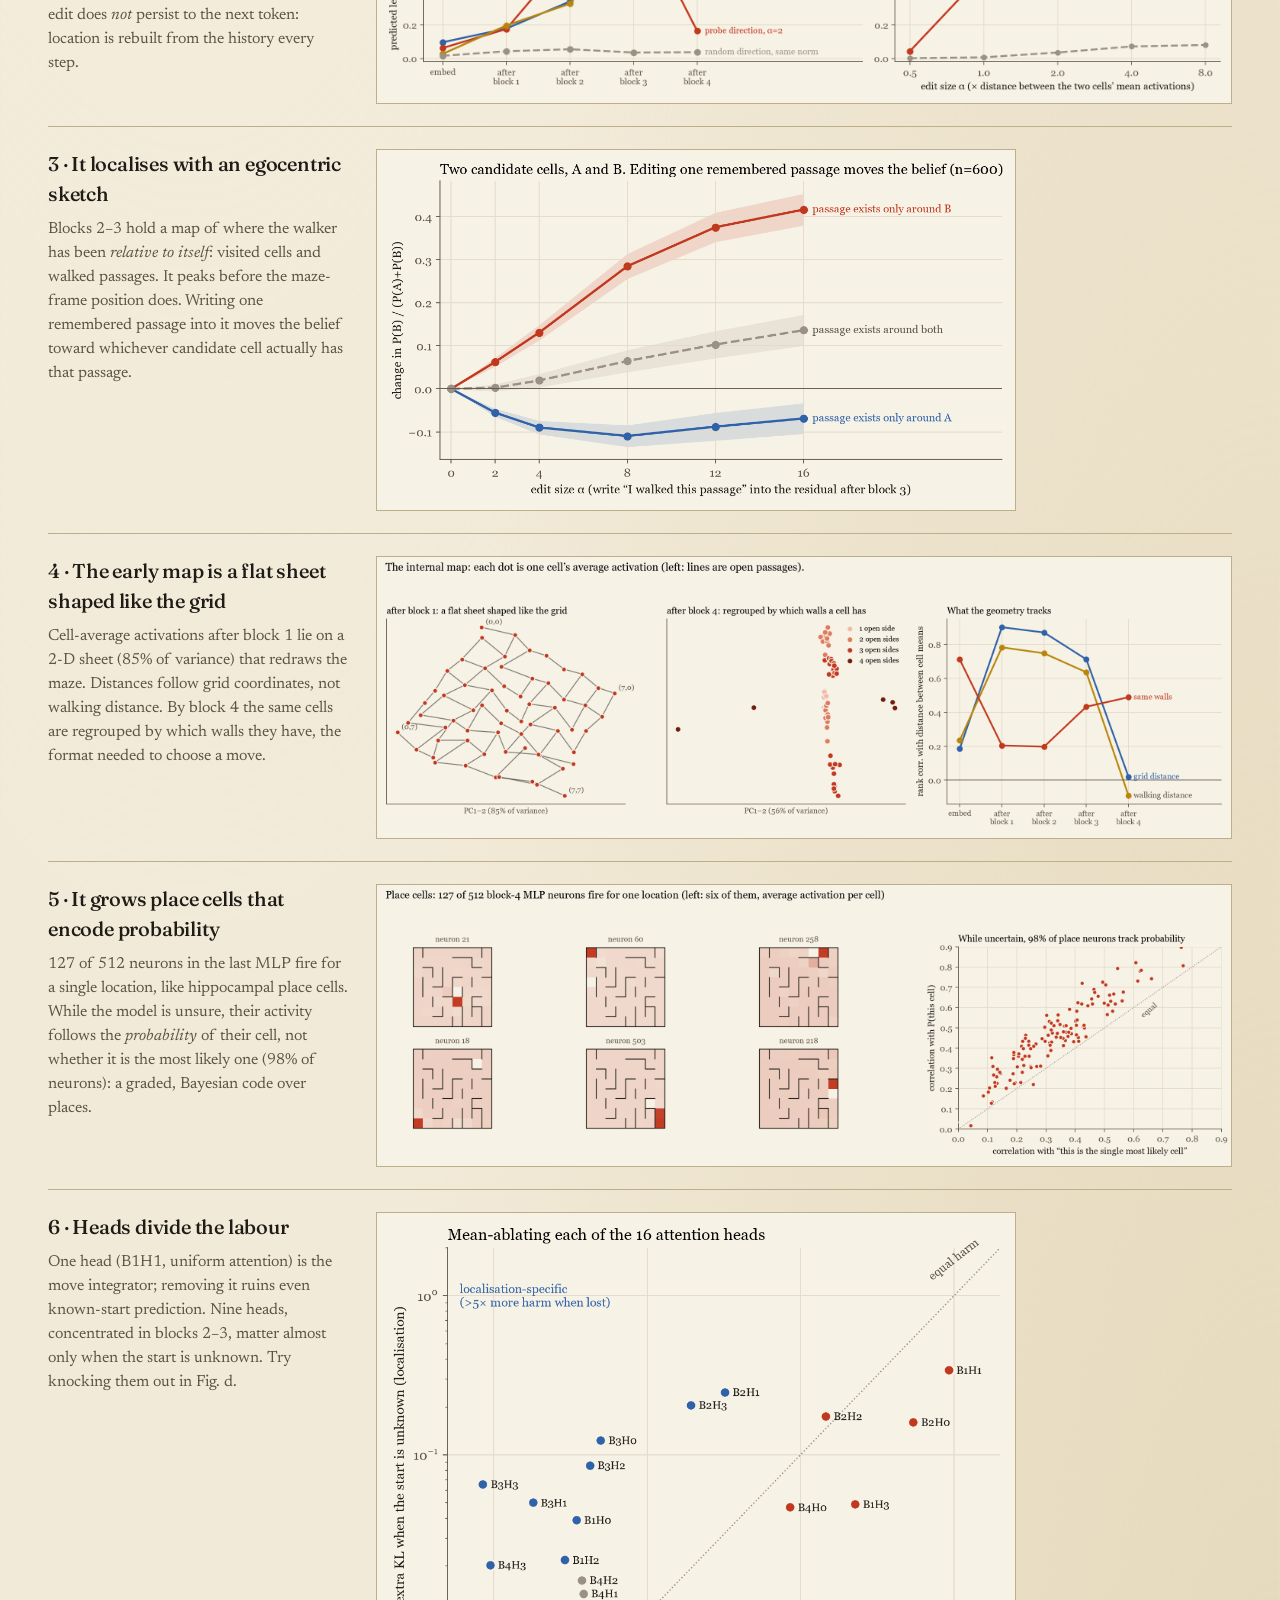
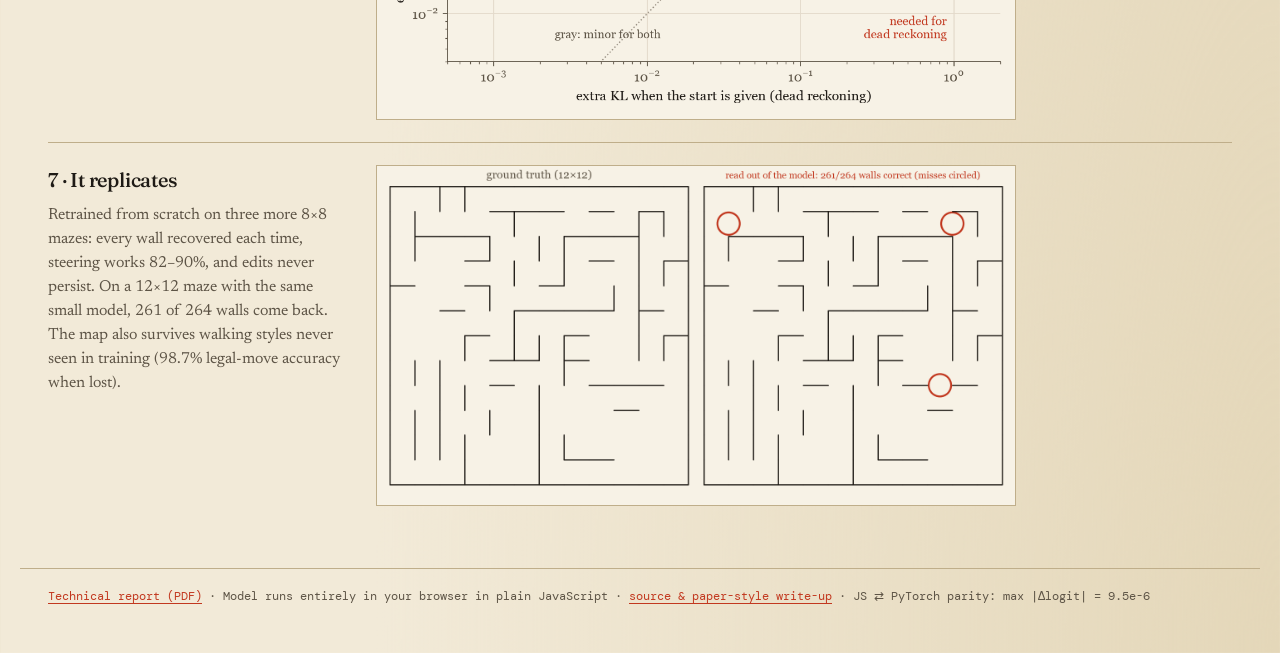
==== commit 82854ac4: "Technical report (HTML + PDF)" ====
--- a/docs/index.html
+++ b/docs/index.html
@@ -141,7 +141,7 @@
 <section class="findings">
   <h2>Findings</h2>
   <p class="lede">Everything below comes from the same 0.8M-parameter model you just played with. Each claim is backed by
-    a probe, an intervention, or both; code and numbers are in the <a href="https://github.com/PS12007/latent-cartographer">repository</a>.</p>
+    a probe, an intervention, or both; code and numbers are in the <a href="https://github.com/PS12007/latent-cartographer">repository</a>, and the full write-up is in the <a href="latent-cartographer.pdf">technical report</a>.</p>
 
   <figure class="wide"><img src="figs/pipeline.svg" alt="Pipeline: dead reckoning, egocentric sketch, match against the stored maze, belief over cells">
     <figcaption><b>The algorithm, in one picture.</b> Block 1 integrates moves into a displacement. Blocks 2–3 build a sketch
@@ -197,7 +197,7 @@
   </div>
 </section>
 
-<footer>Model runs entirely in your browser in plain JavaScript · <a href="https://github.com/PS12007/latent-cartographer">source &amp; paper-style write-up</a></footer>
+<footer><a href="latent-cartographer.pdf">Technical report (PDF)</a> · Model runs entirely in your browser in plain JavaScript · <a href="https://github.com/PS12007/latent-cartographer">source &amp; paper-style write-up</a></footer>
 
 <script type="module" src="js/app.js"></script>
 </body>
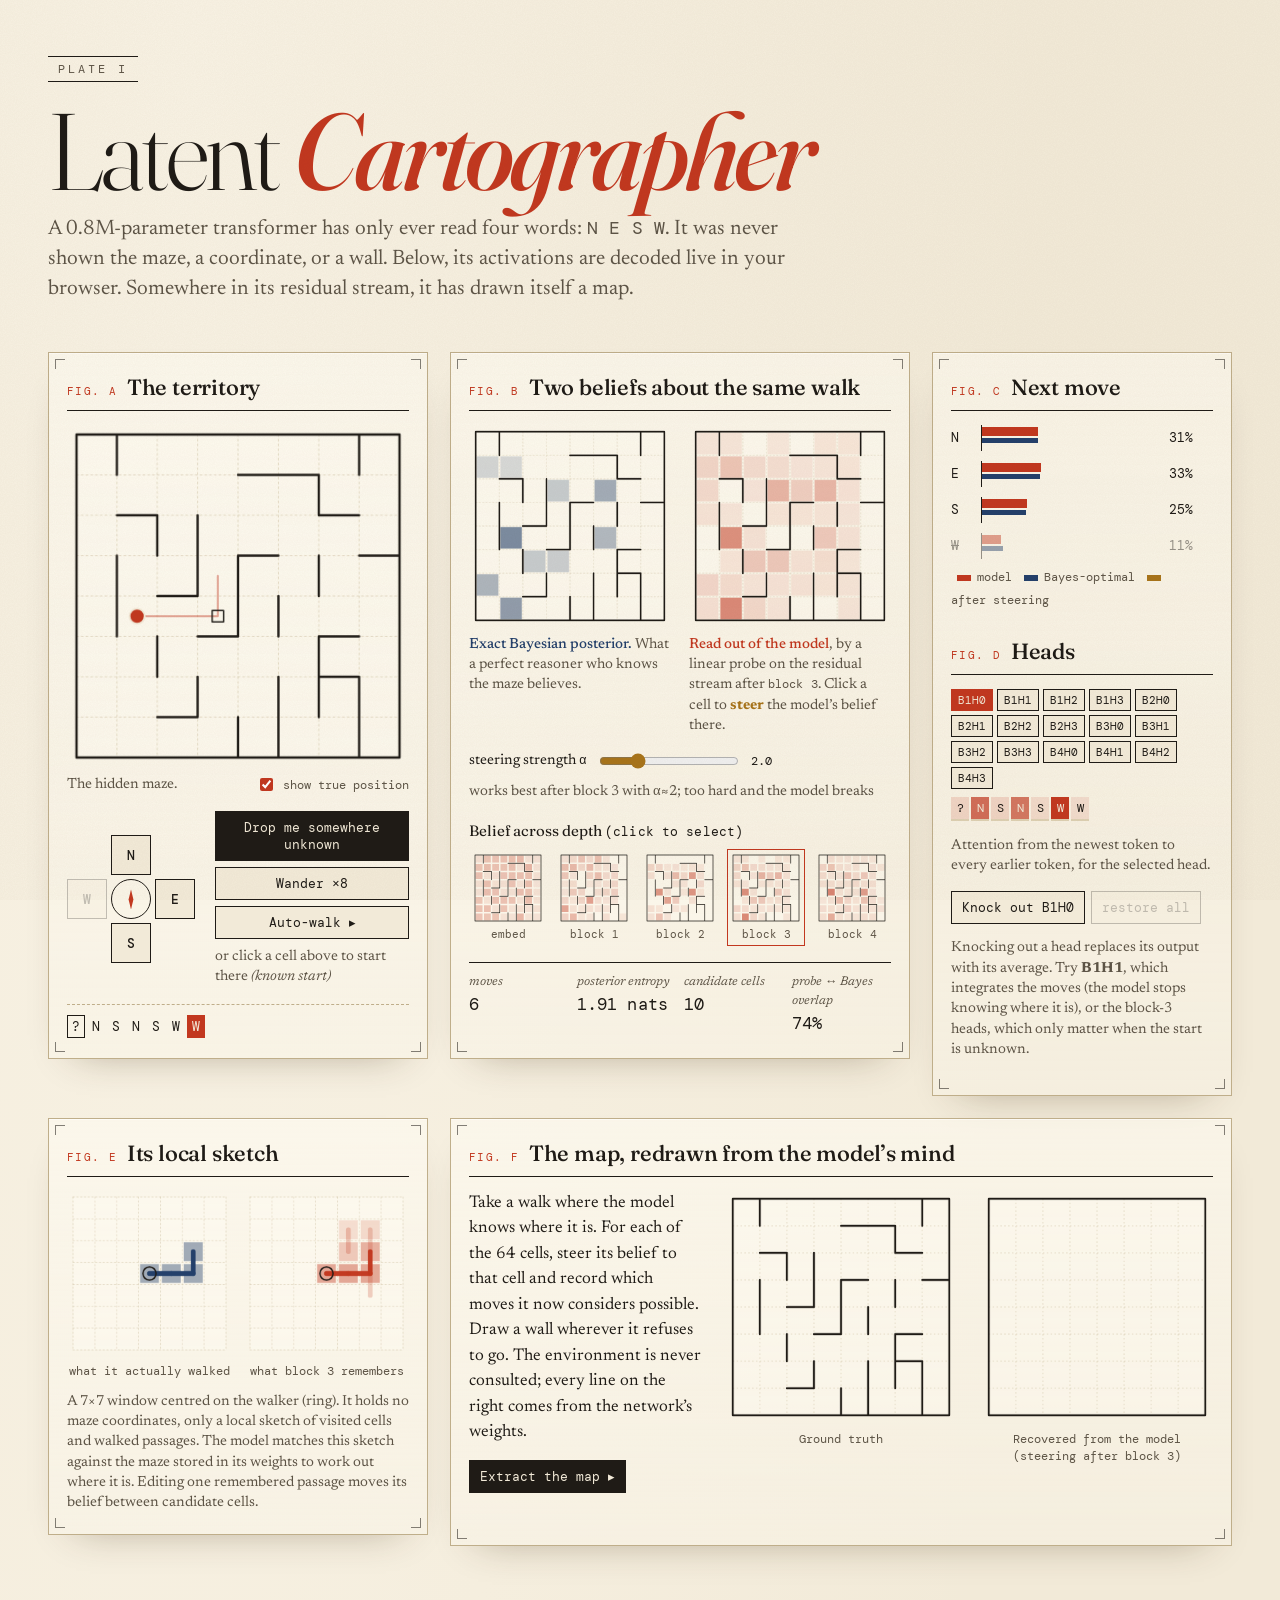
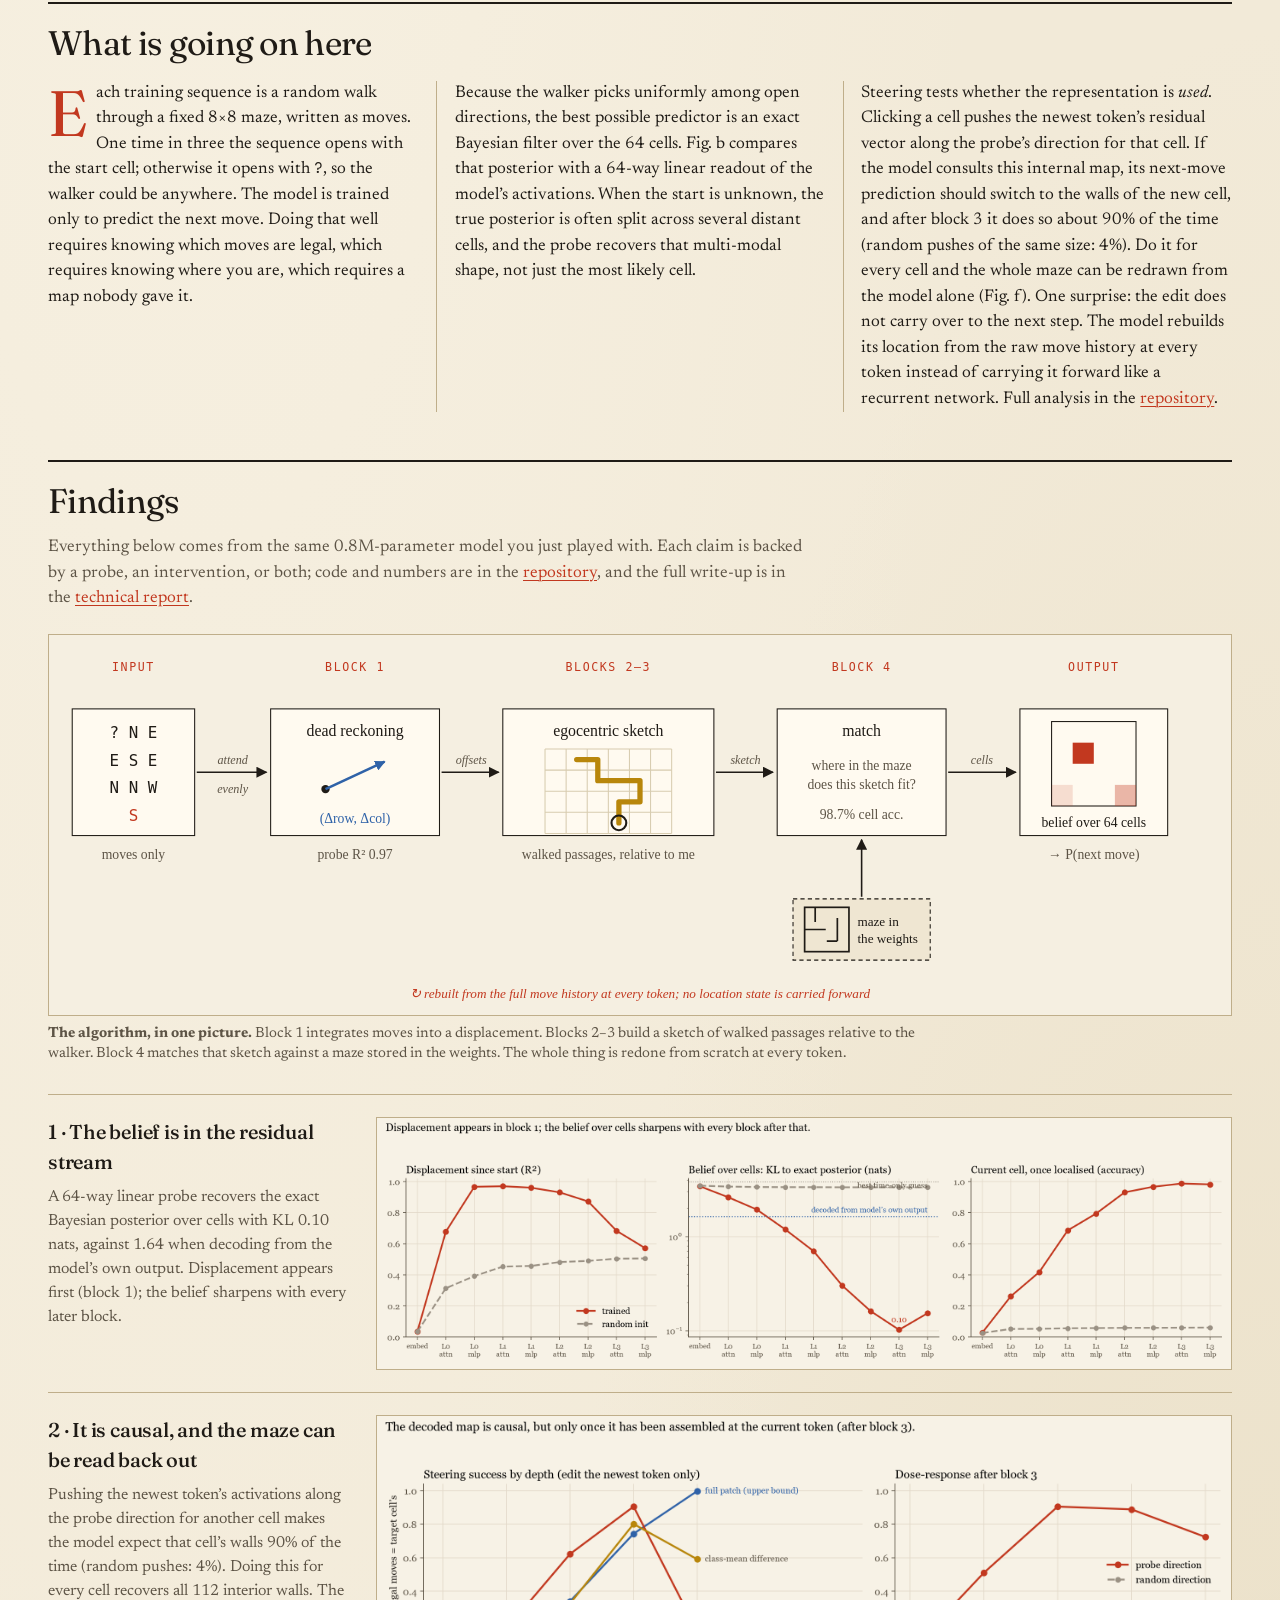
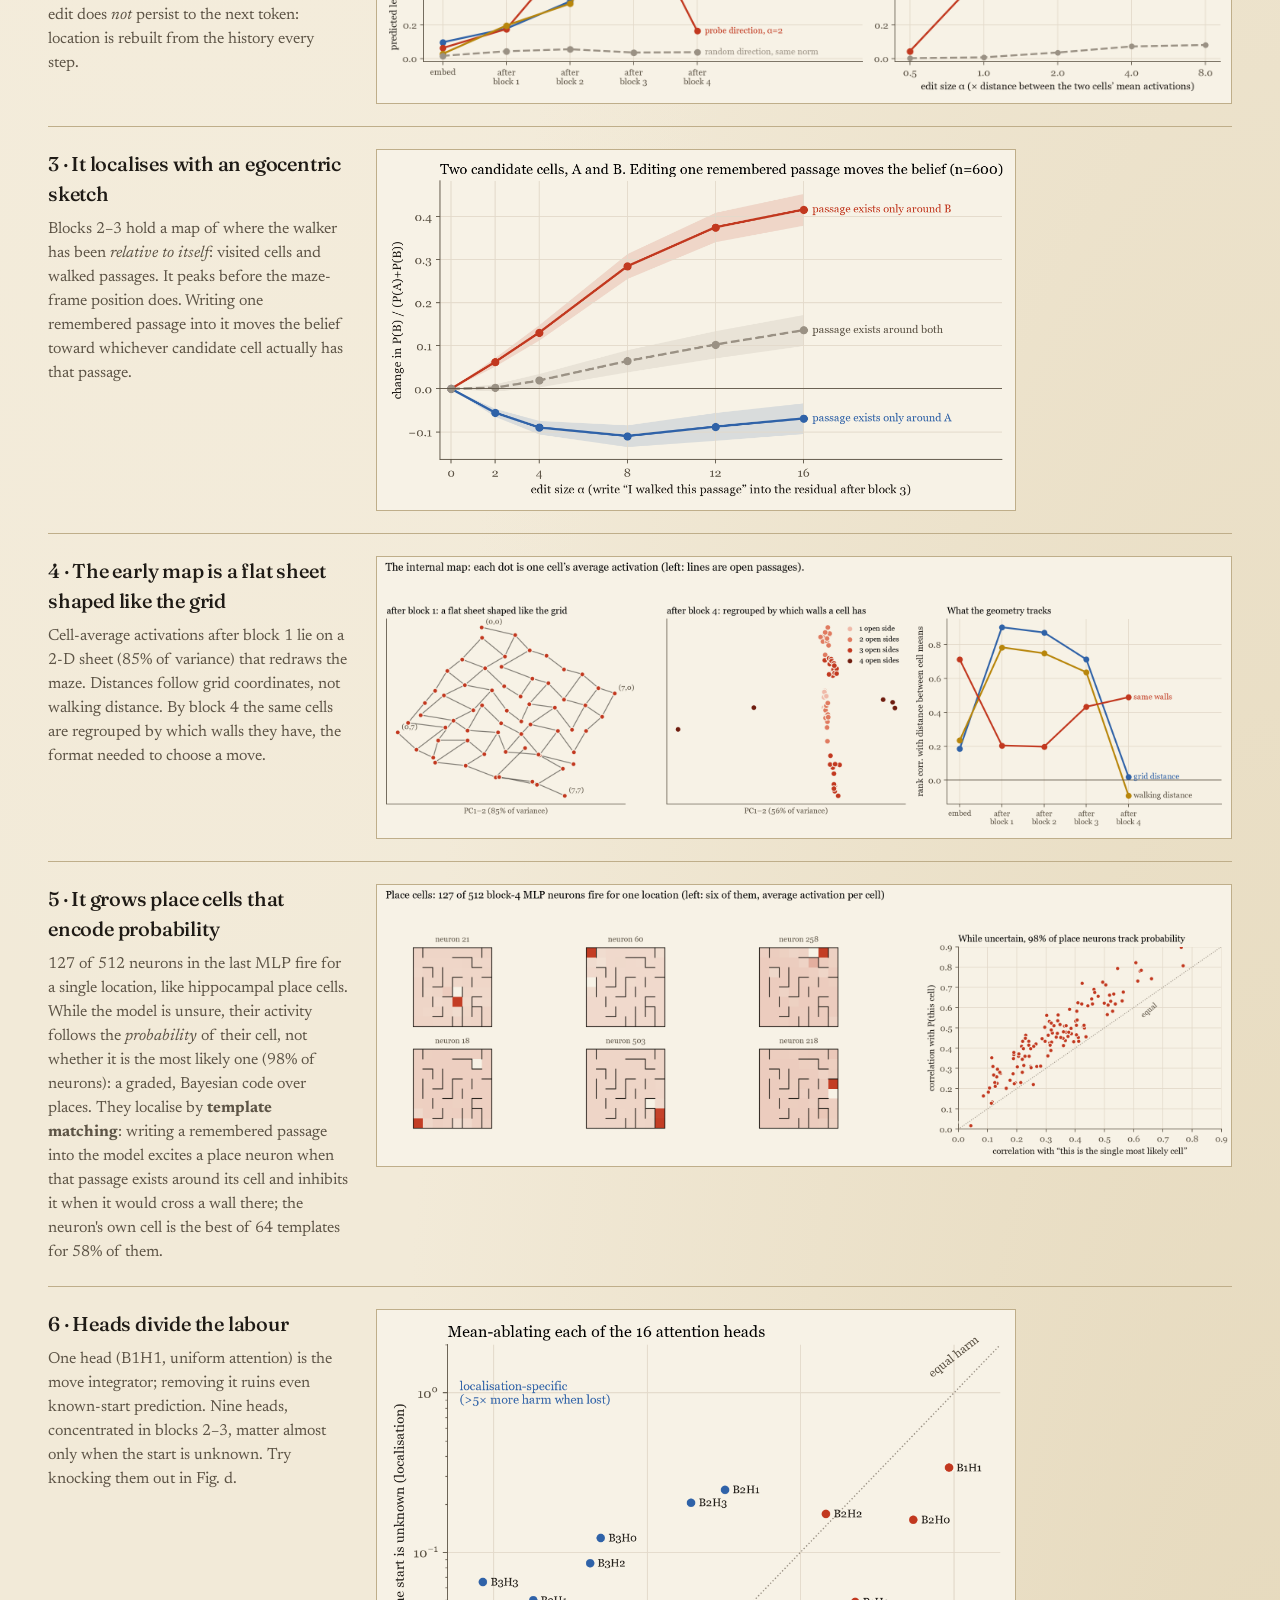
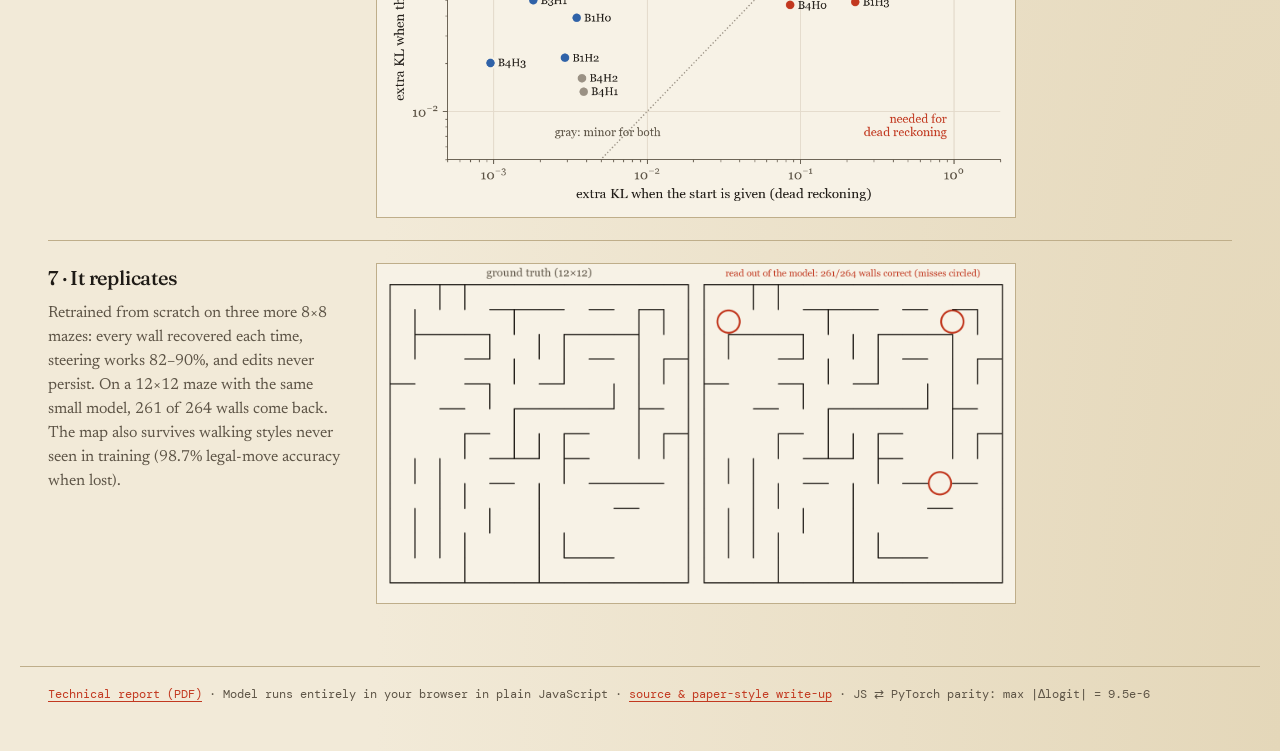
==== commit 7f0ced14: "Place cells localise by template matching: causal receptive fields single out each neuron's own cell" ====
--- a/docs/index.html
+++ b/docs/index.html
@@ -179,7 +179,9 @@
     <div><h3>5 · It grows place cells that encode probability</h3>
       <p>127 of 512 neurons in the last MLP fire for a single location, like hippocampal place cells. While the model is
         unsure, their activity follows the <em>probability</em> of their cell, not whether it is the most likely one
-        (98% of neurons): a graded, Bayesian code over places.</p></div>
+        (98% of neurons): a graded, Bayesian code over places. They localise by
+        <b>template matching</b>: writing a remembered passage into the model excites a place neuron when that passage exists around its cell
+        and inhibits it when it would cross a wall there; the neuron's own cell is the best of 64 templates for 58% of them.</p></div>
     <img src="figs/place_cells.png" alt="Place cells">
   </div>
   <div class="find">
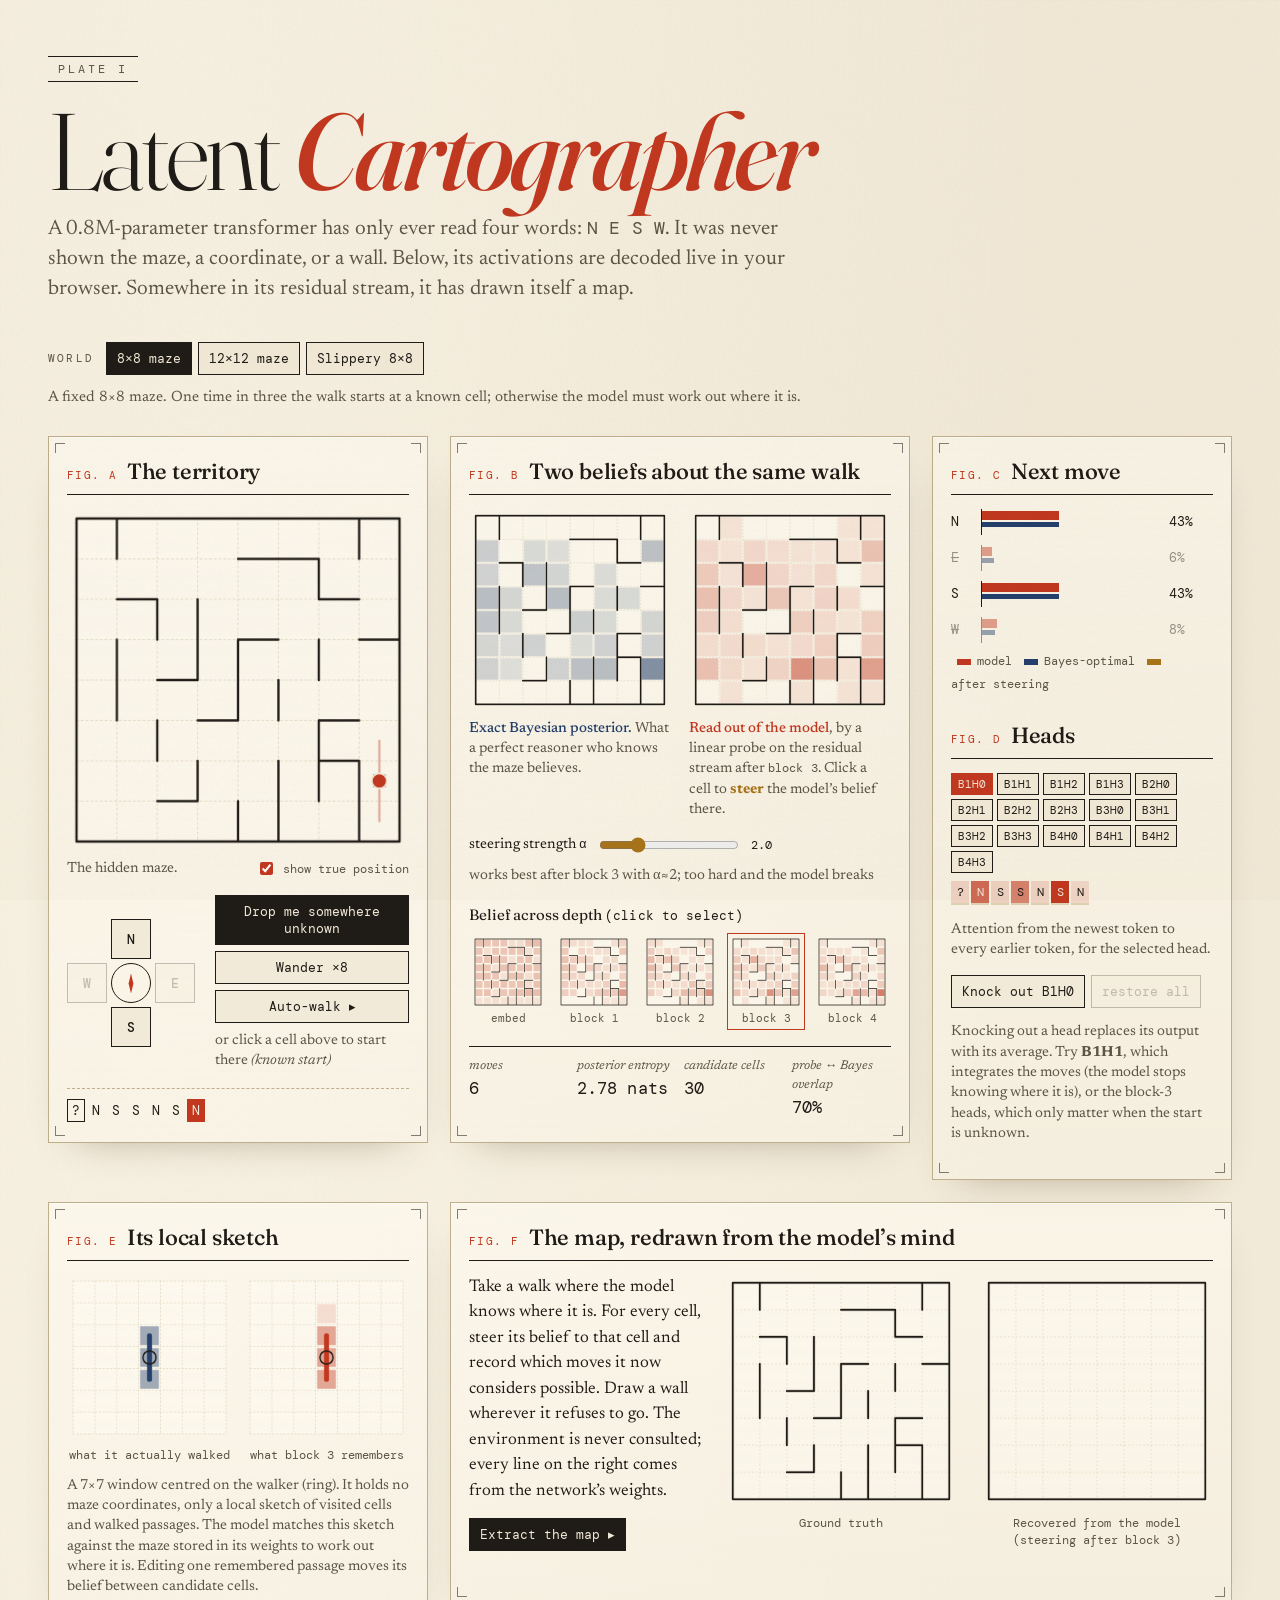
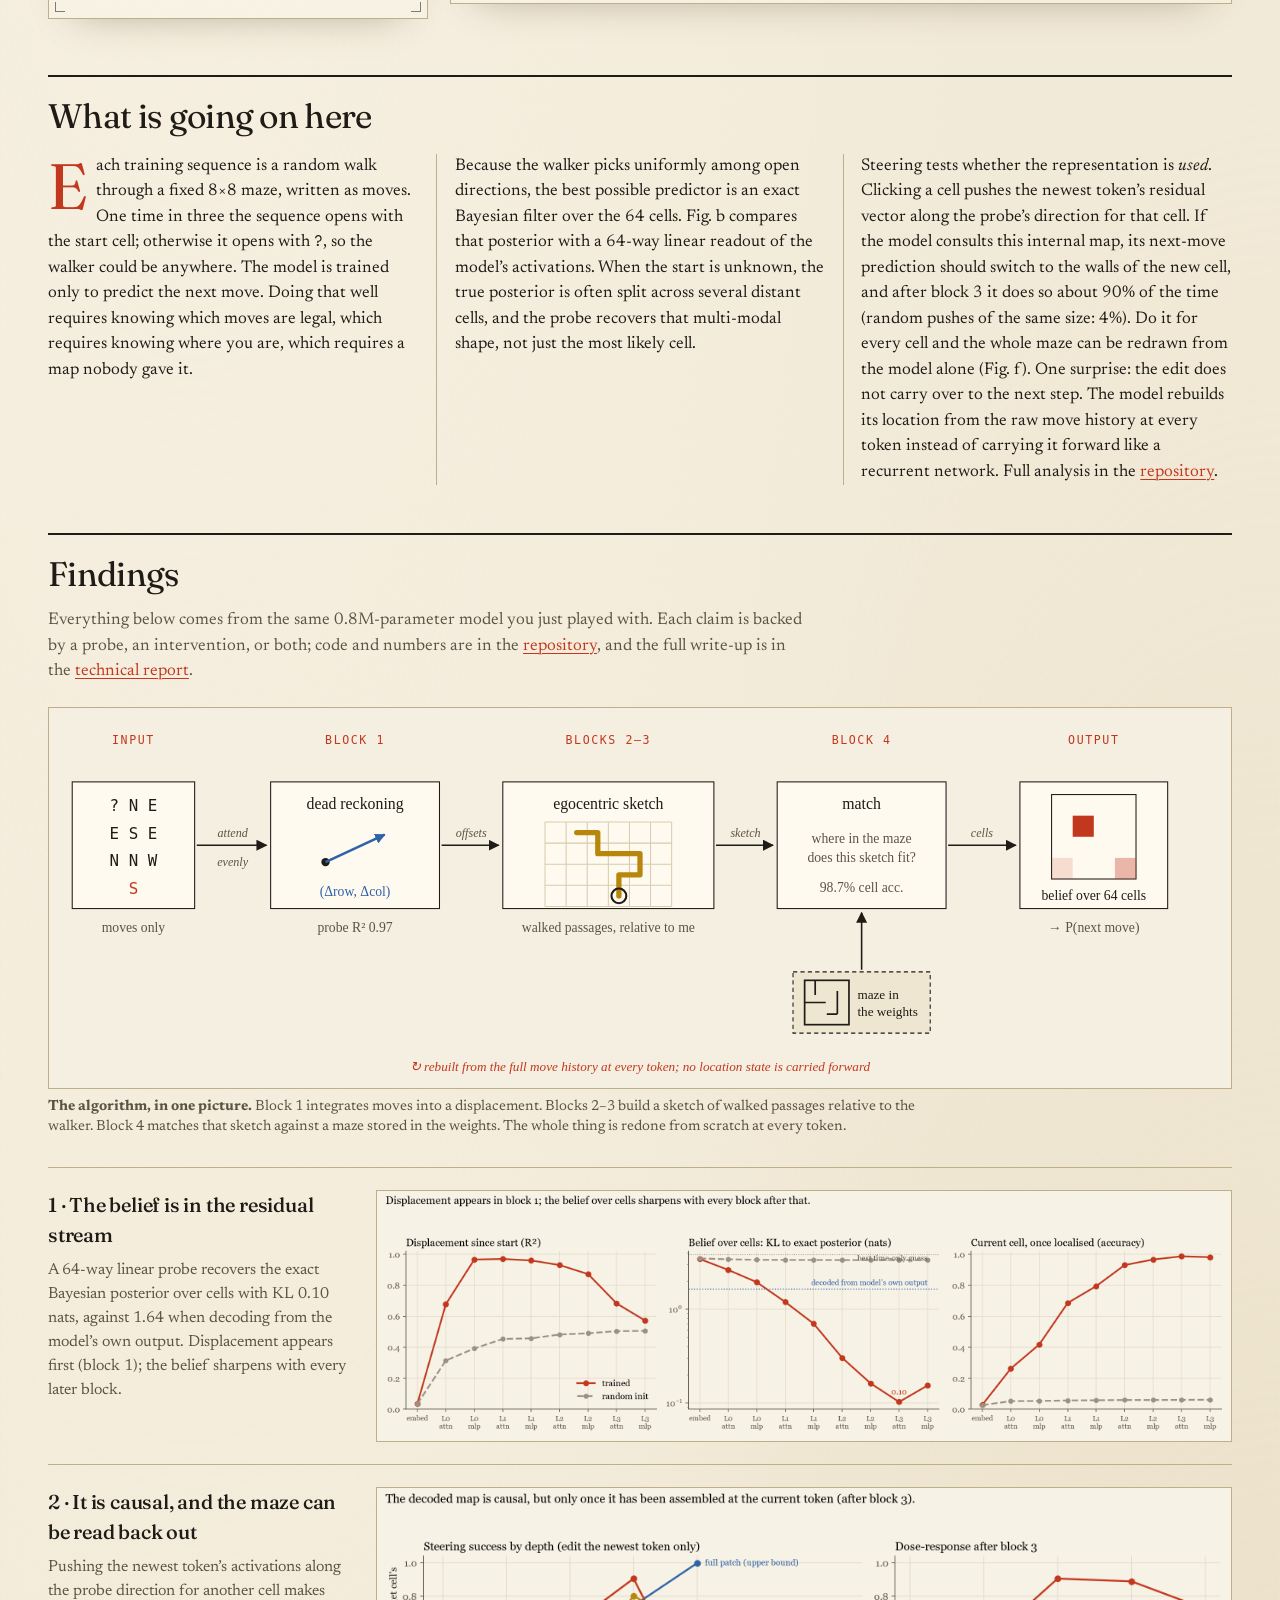
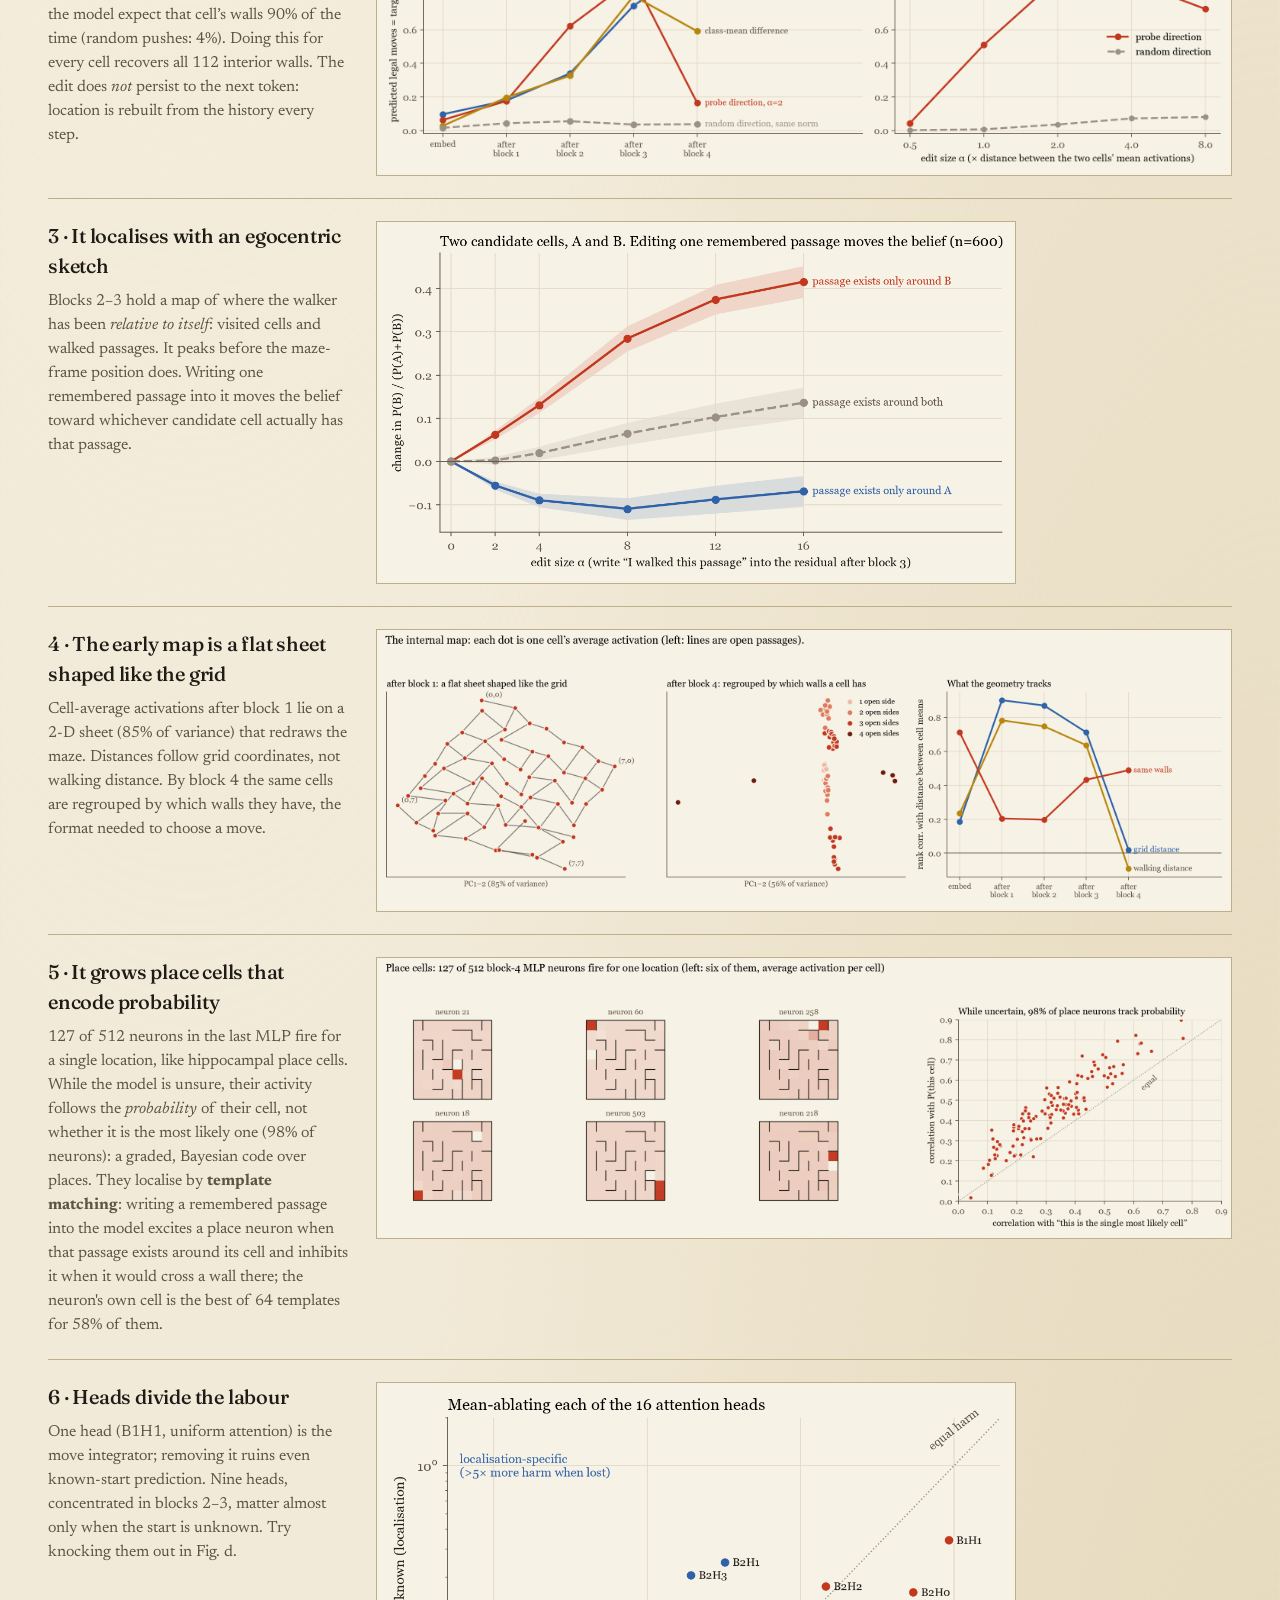
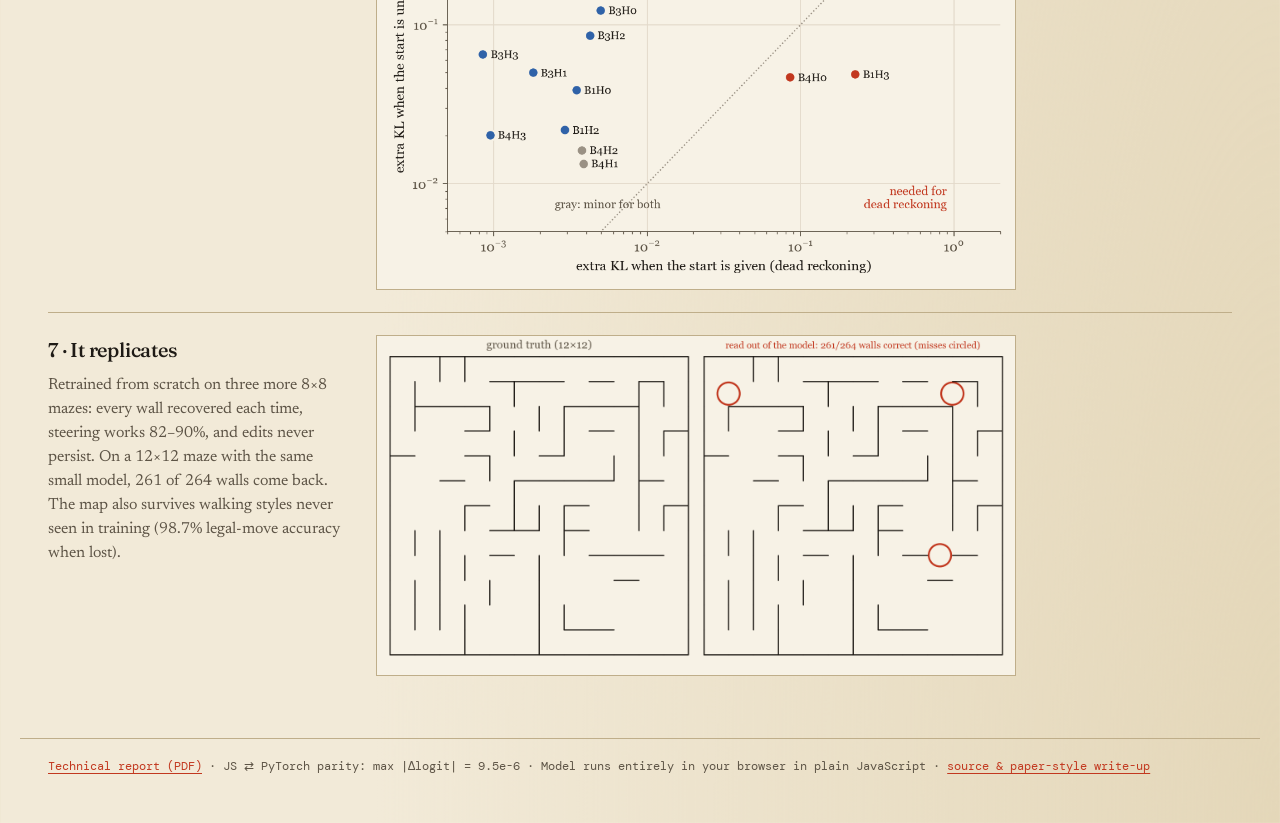
==== commit 78bcbc9a: "Demo: switch between 8x8, 12x12 and slippery worlds; JS slip filter checked against Python" ====
--- a/docs/index.html
+++ b/docs/index.html
@@ -24,6 +24,12 @@
   It was never shown the maze, a coordinate, or a wall. Below, its activations are decoded live in your browser.
   Somewhere in its residual stream, it has drawn itself a map.</p>
 </header>
+
+<nav class="worlds" aria-label="Choose a world">
+  <span class="wl">World</span>
+  <button data-world="model">8×8 maze</button><button data-world="model_big12">12×12 maze</button><button data-world="model_slip15">Slippery 8×8</button>
+  <span id="worldNote" class="note"></span>
+</nav>
 
 <main id="app" class="loading">
   <section class="sheet territory">
@@ -91,6 +97,7 @@
       (the model stops knowing where it is), or the block-3 heads, which only matter when the start is unknown.</p>
   </section>
   <section class="sheet ego">
+    <p class="na-note note">Not defined in the slippery world: a move token no longer says where the walker went.</p>
     <div class="sheet-head"><span class="fig">Fig. e</span><h2>Its local sketch</h2></div>
     <div class="ego-pair">
       <figure><canvas id="egoTrue" width="220" height="220"></canvas><figcaption>what it actually walked</figcaption></figure>
@@ -105,7 +112,7 @@
     <div class="sheet-head"><span class="fig">Fig. f</span><h2>The map, redrawn from the model’s mind</h2></div>
     <div class="extract-row">
       <div class="extract-text">
-        <p>Take a walk where the model knows where it is. For each of the 64 cells, steer its belief to that cell and record
+        <p>Take a walk where the model knows where it is. For every cell, steer its belief to that cell and record
           which moves it now considers possible. Draw a wall wherever it refuses to go. The environment is never
           consulted; every line on the right comes from the network’s weights.</p>
         <button id="extractBtn" class="ink">Extract the map ▸</button>
@@ -199,7 +206,7 @@
   </div>
 </section>
 
-<footer><a href="latent-cartographer.pdf">Technical report (PDF)</a> · Model runs entirely in your browser in plain JavaScript · <a href="https://github.com/PS12007/latent-cartographer">source &amp; paper-style write-up</a></footer>
+<footer><a href="latent-cartographer.pdf">Technical report (PDF)</a> · <span id="parity"></span> · Model runs entirely in your browser in plain JavaScript · <a href="https://github.com/PS12007/latent-cartographer">source &amp; paper-style write-up</a></footer>
 
 <script type="module" src="js/app.js"></script>
 </body>
--- a/docs/css/style.css
+++ b/docs/css/style.css
@@ -44,6 +44,15 @@
 h1 em { font-style: italic; font-weight: 500; color: var(--verm); }
 .dek { max-width: 760px; font-size: 21px; line-height: 1.45; color: var(--ink-soft); margin: 0; animation: rise 1s .16s ease both; }
 @keyframes rise { from { opacity: 0; transform: translateY(14px); } to { opacity: 1; transform: none; } }
+
+/* ---------- world picker */
+.worlds { max-width: 1240px; margin: 18px auto 0; padding: 0 28px; display: flex; align-items: center; gap: 6px; flex-wrap: wrap; }
+.worlds .wl { font-family: var(--mono); font-size: 11px; letter-spacing: .2em; text-transform: uppercase; color: var(--ink-soft); margin-right: 6px; }
+.worlds button.sel { background: var(--ink); color: var(--paper); }
+.worlds .note { flex-basis: 100%; margin-top: 6px; font-size: 15px; }
+.ego .na-note { display: none; }
+.ego.na .na-note { display: block; }
+.ego.na .ego-pair, .ego.na .ego-pair + .note { opacity: .2; }
 
 /* ---------- layout */
 main {
@@ -187,7 +196,7 @@
 }
 @media (max-width: 720px) {
   main { grid-template-columns: 1fr; padding: 0 16px; }
-  .masthead, .essay, footer { padding-left: 16px; padding-right: 16px; }
+  .masthead, .essay, footer, .worlds { padding-left: 16px; padding-right: 16px; }
   .metrics { grid-template-columns: 1fr 1fr; }
   .controls { grid-template-columns: 1fr; }
   .extract-row, .pair { grid-template-columns: 1fr; }
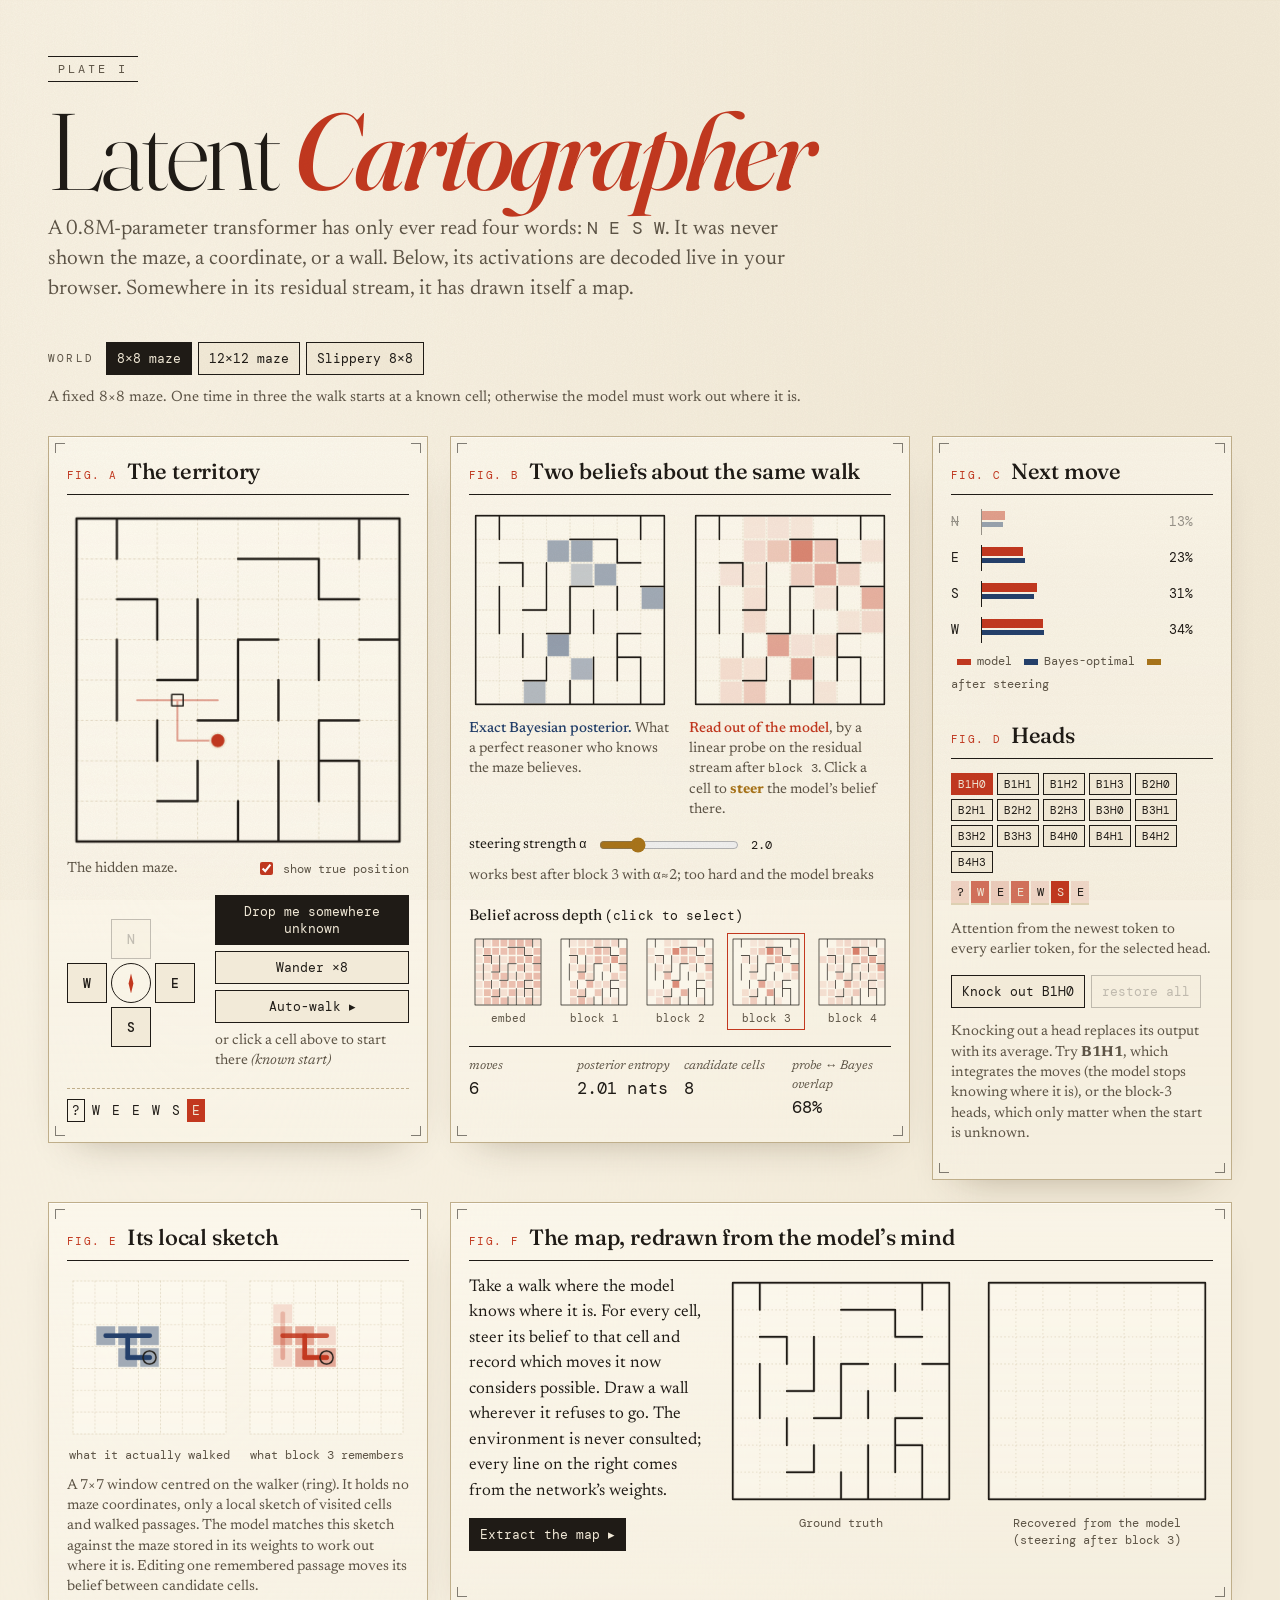
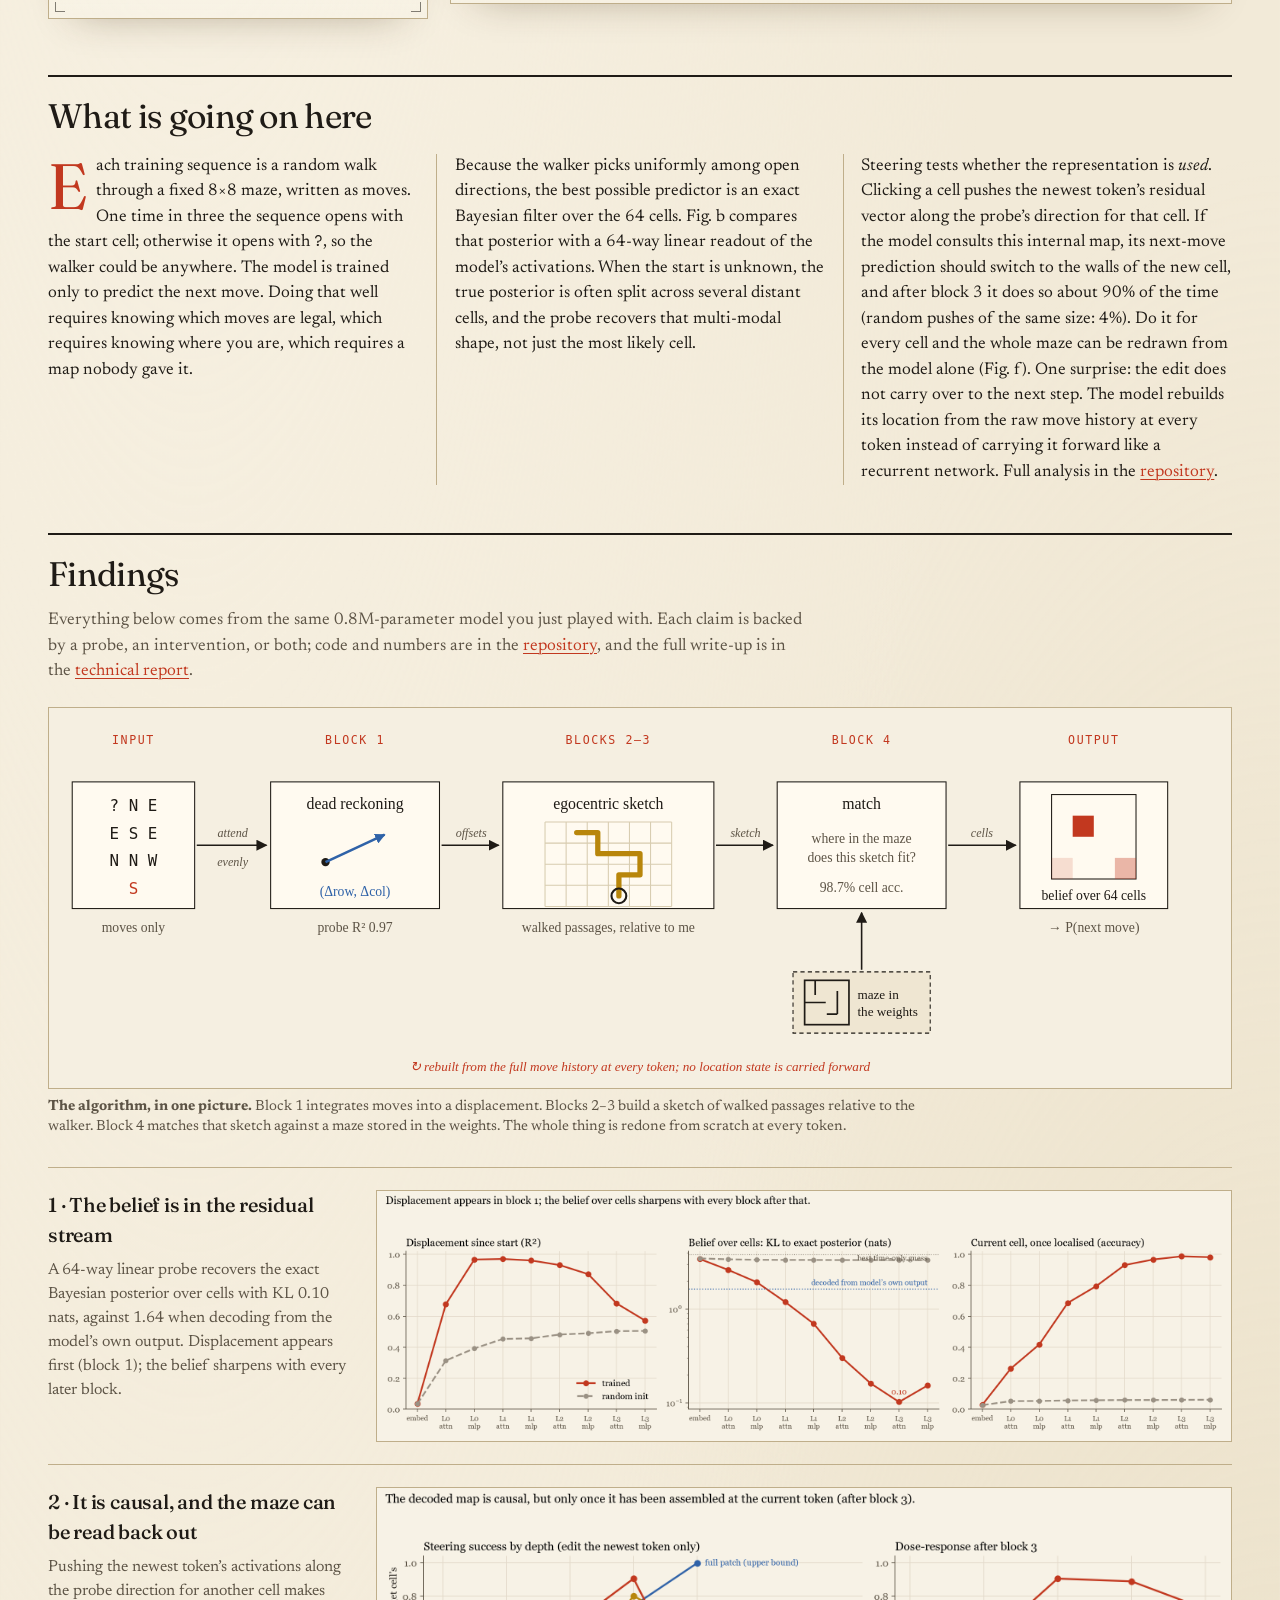
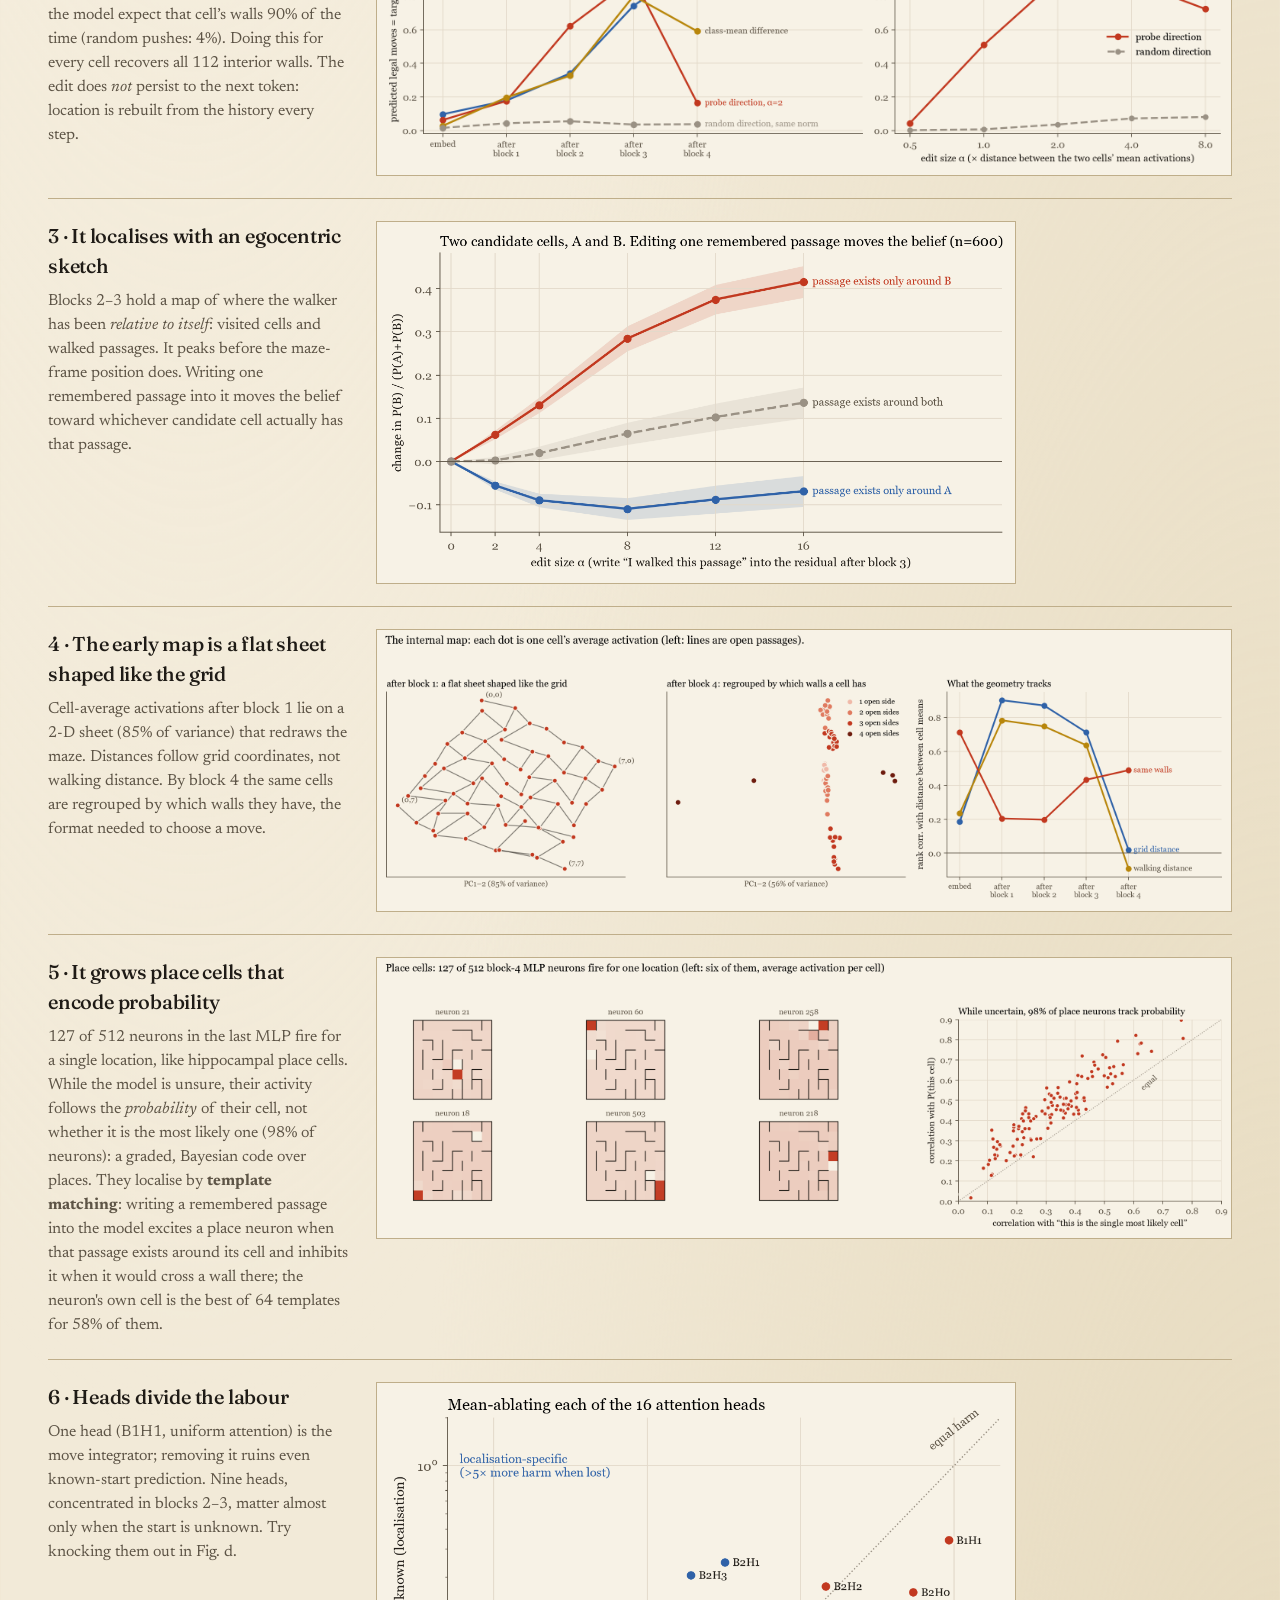
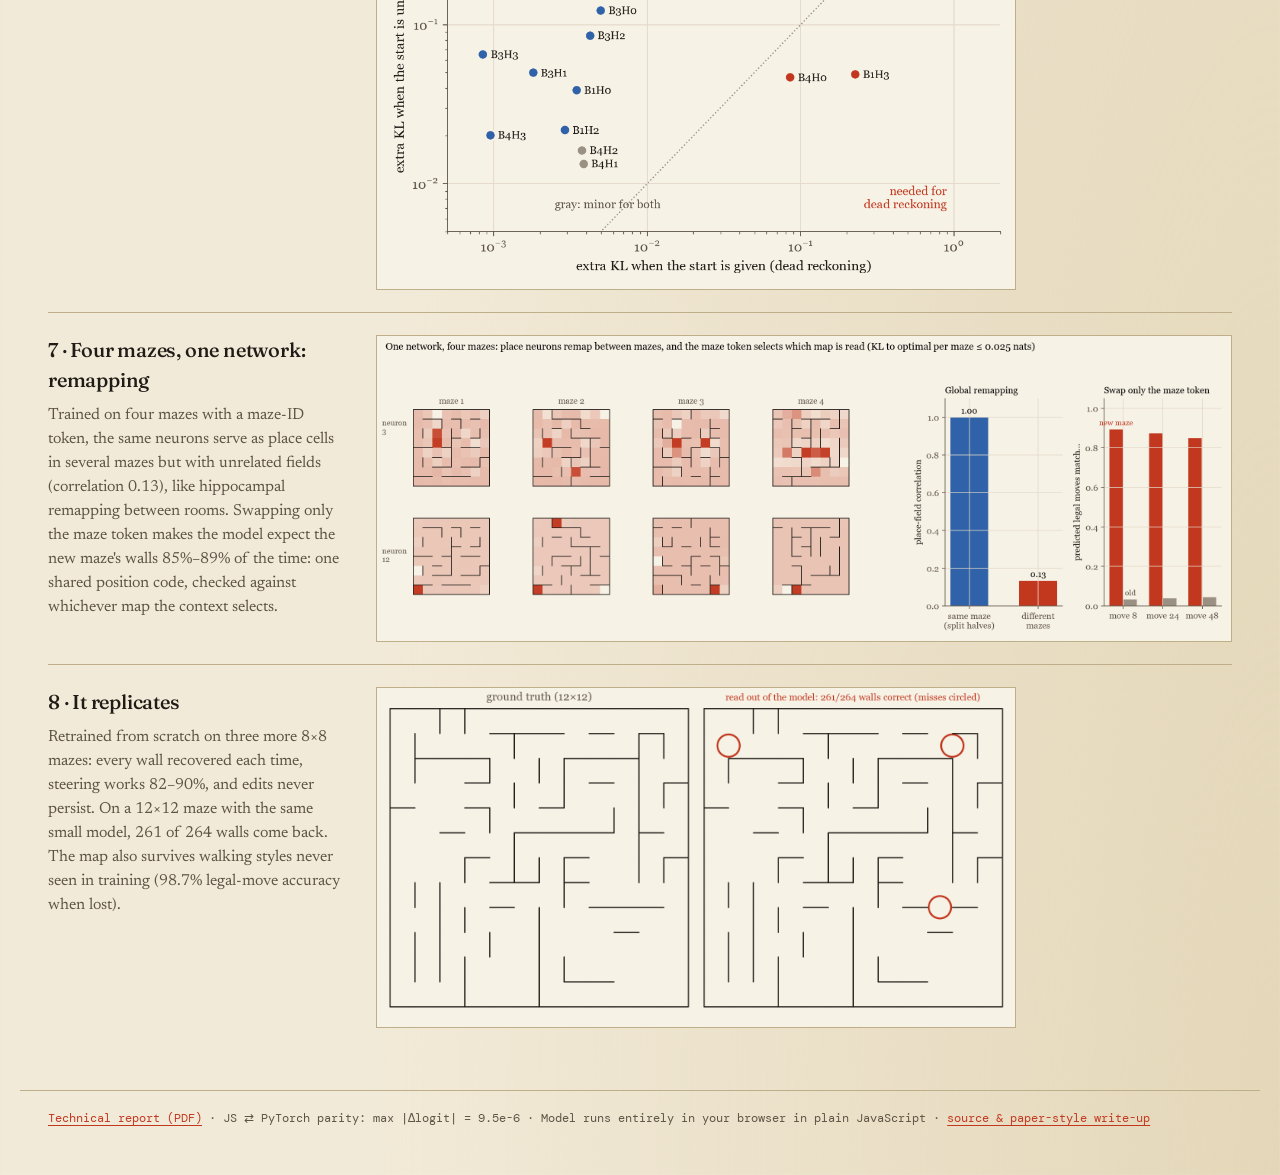
==== commit 3b30f1f3: "Four mazes in one network: place cells remap, the maze token switches maps" ====
--- a/docs/index.html
+++ b/docs/index.html
@@ -198,7 +198,14 @@
     <img class="narrow" src="figs/heads.png" alt="Head ablations">
   </div>
   <div class="find">
-    <div><h3>7 · It replicates</h3>
+    <div><h3>7 · Four mazes, one network: remapping</h3>
+      <p>Trained on four mazes with a maze-ID token, the same neurons serve as place cells in several mazes but with unrelated
+        fields (correlation 0.13), like hippocampal remapping between rooms. Swapping only the maze token makes the model
+        expect the new maze's walls 85%–89% of the time: one shared position code, checked against whichever map the context selects.</p></div>
+    <img src="figs/multimaze.png" alt="Four mazes in one network">
+  </div>
+  <div class="find">
+    <div><h3>8 · It replicates</h3>
       <p>Retrained from scratch on three more 8×8 mazes: every wall recovered each time, steering works 82–90%, and edits never
         persist. On a 12×12 maze with the same small model, 261 of 264 walls come back. The map also survives walking styles
         never seen in training (98.7% legal-move accuracy when lost).</p></div>
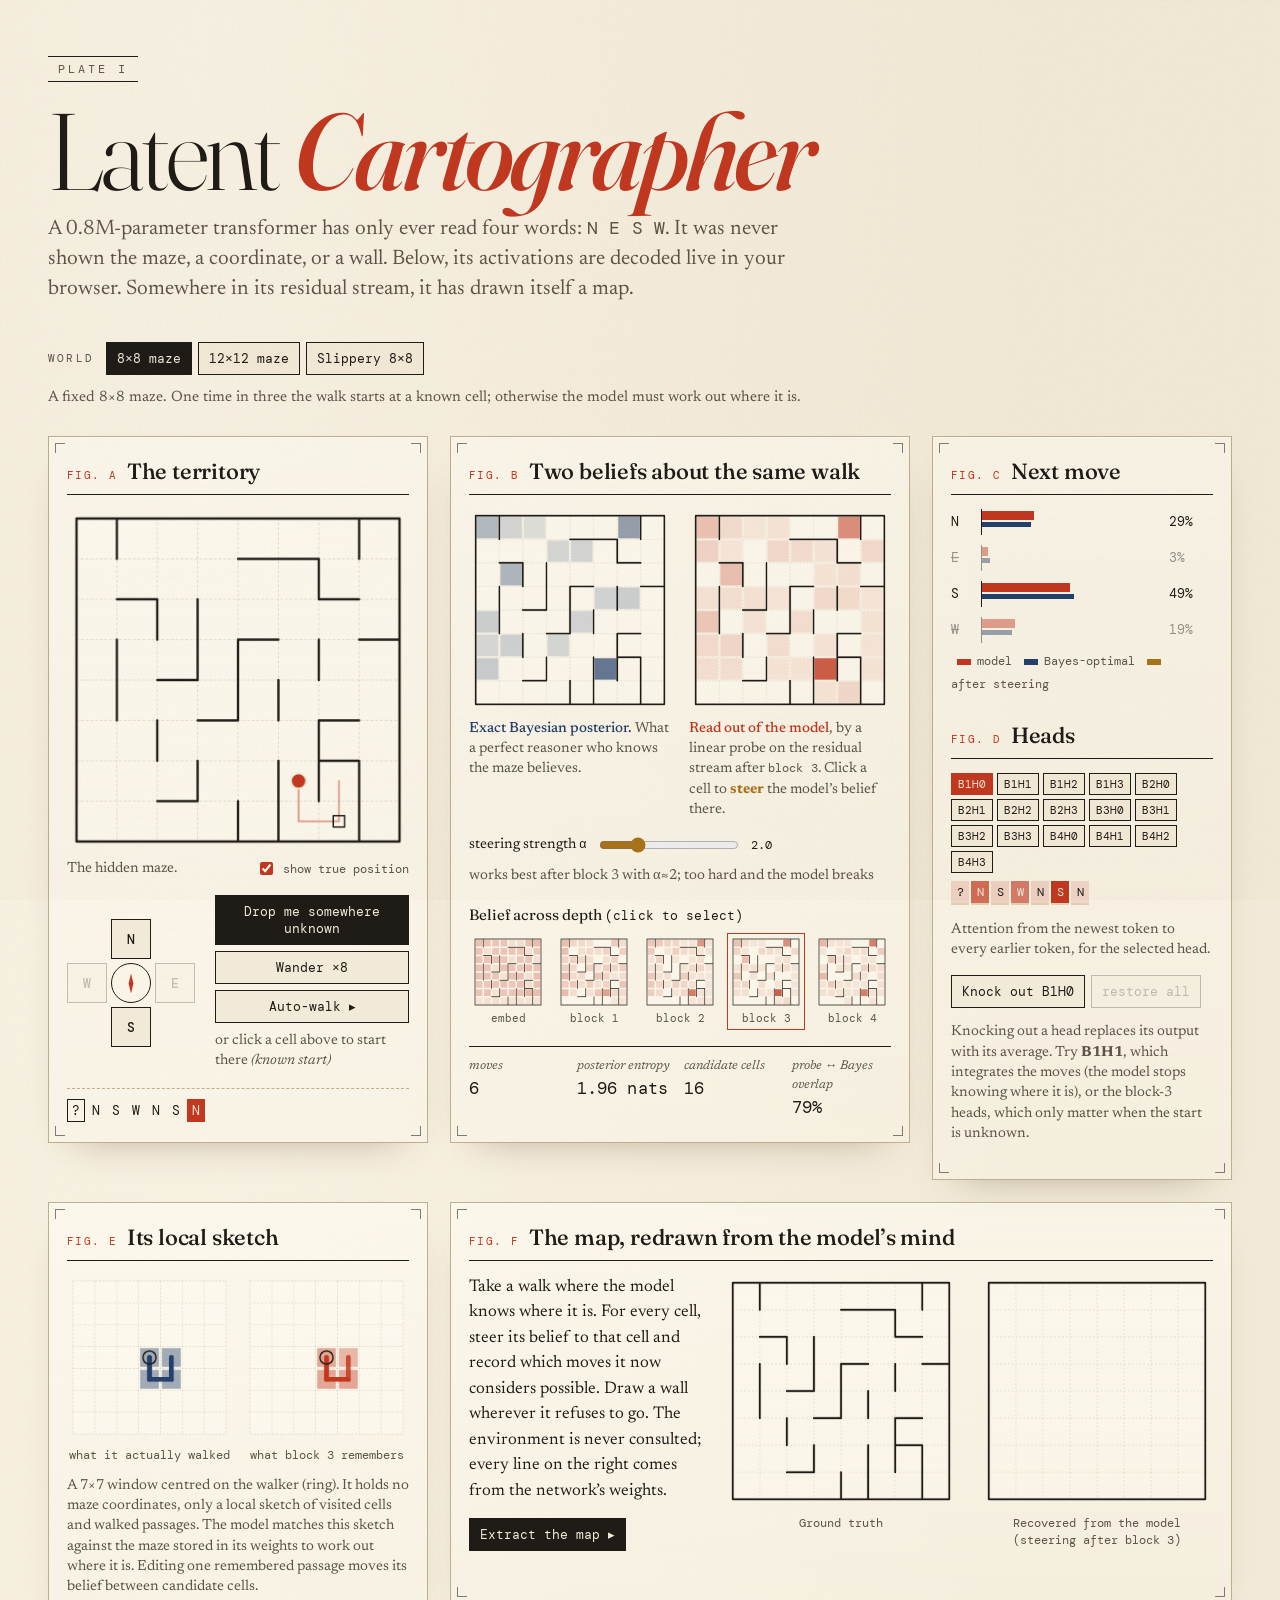
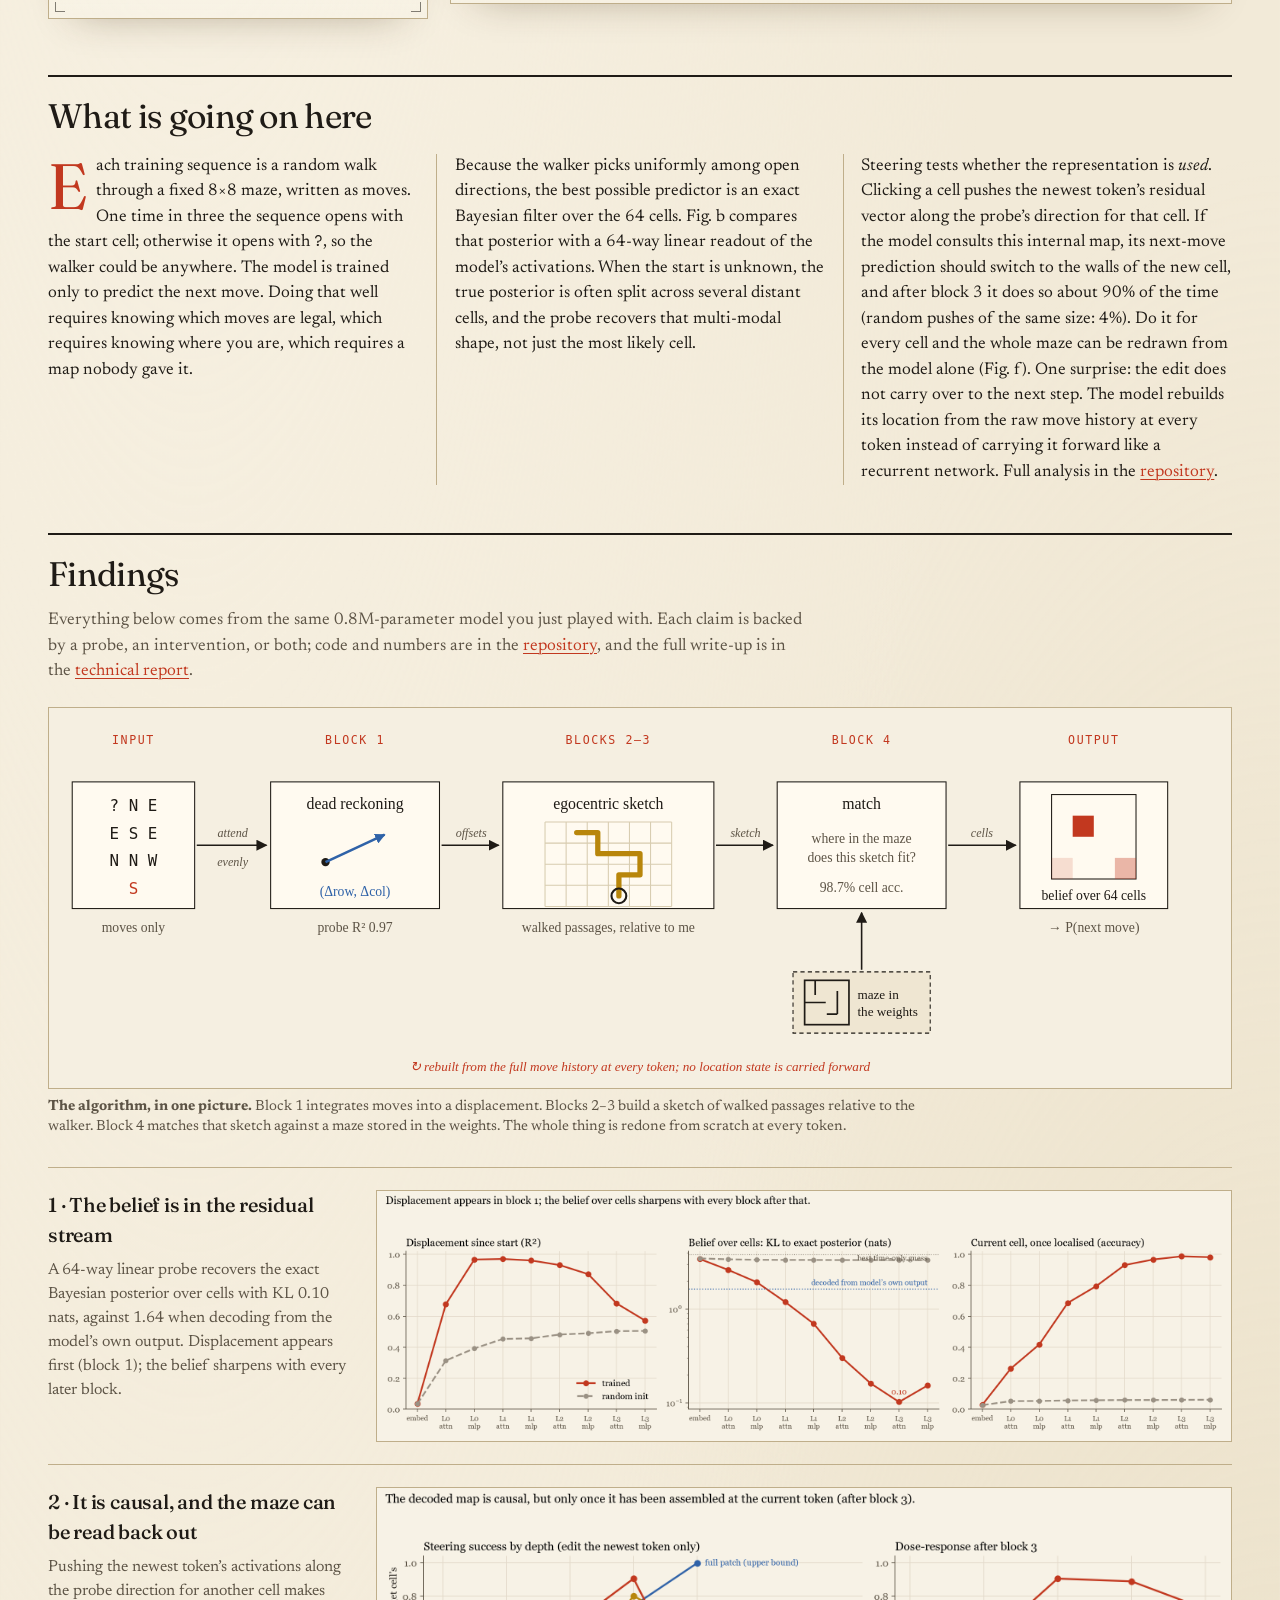
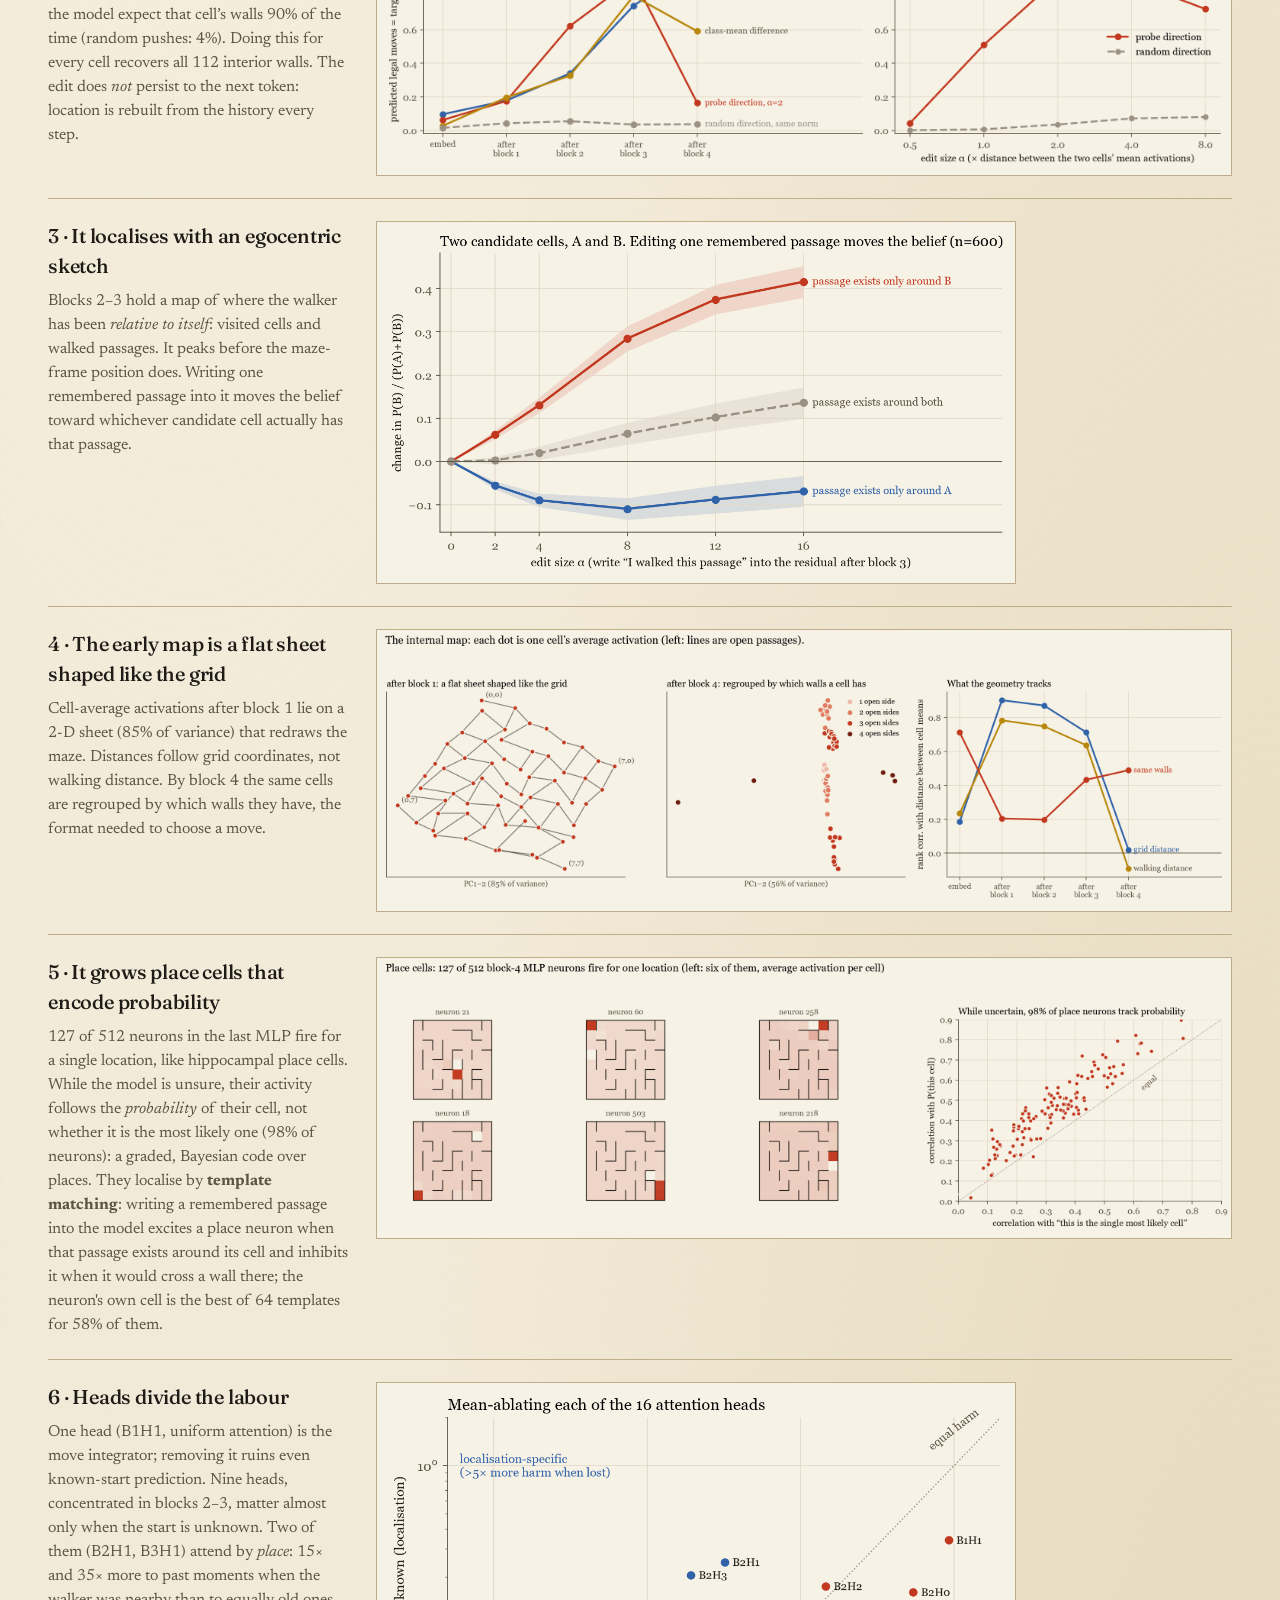
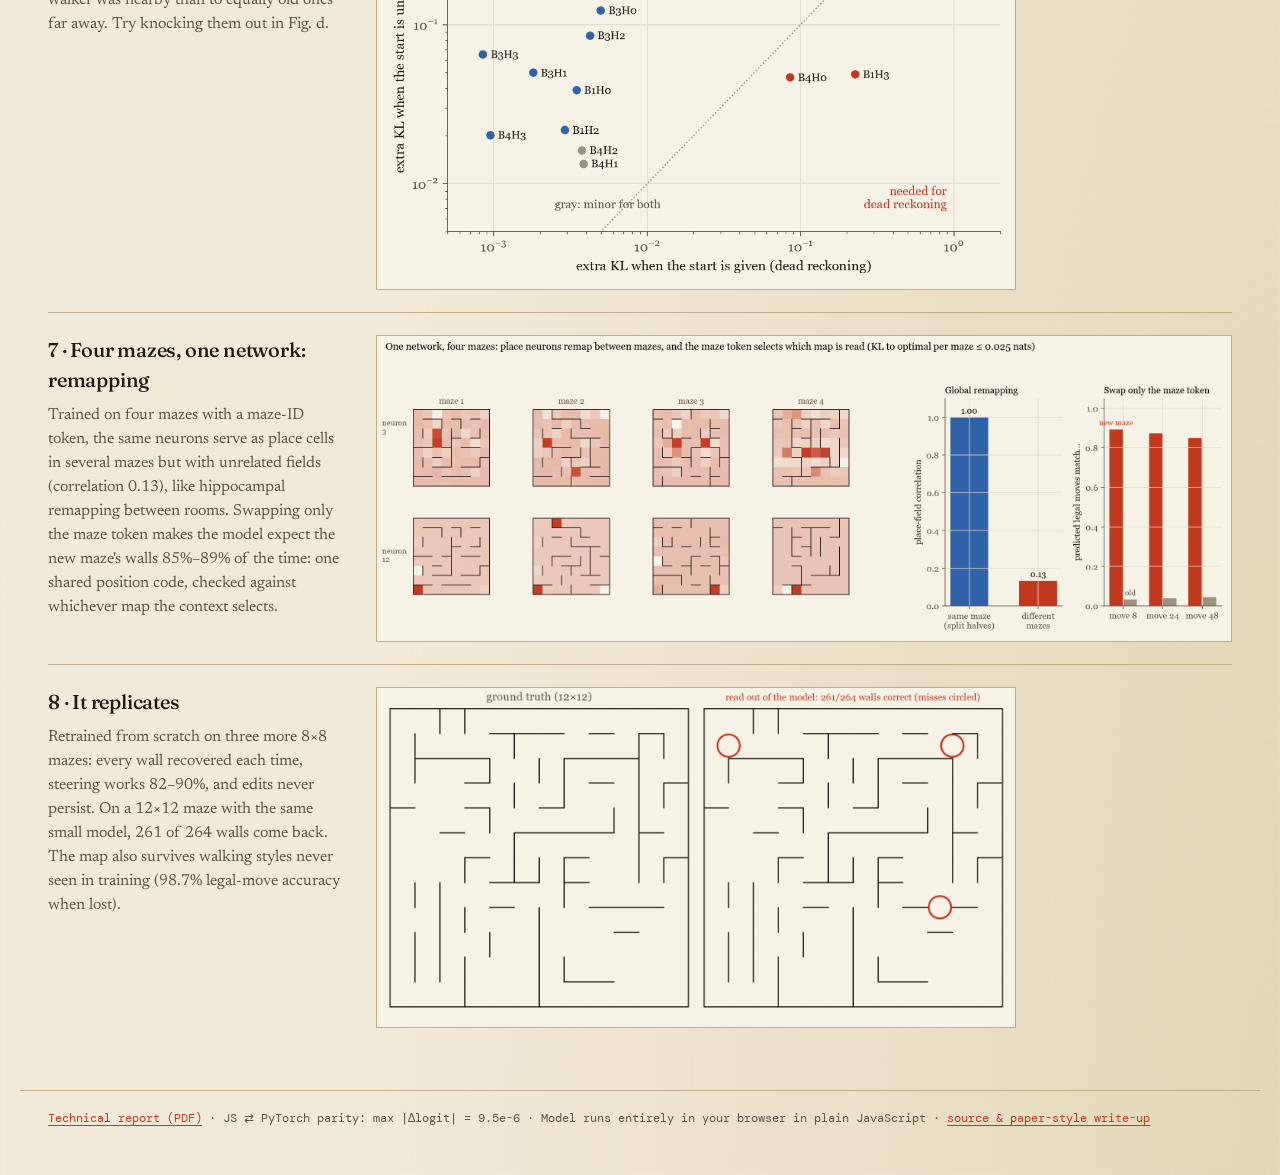
==== commit f56ca11b: "Place-indexed attention: two heads retrieve history by location (15x, 35x)" ====
--- a/docs/index.html
+++ b/docs/index.html
@@ -194,7 +194,8 @@
   <div class="find">
     <div><h3>6 · Heads divide the labour</h3>
       <p>One head (B1H1, uniform attention) is the move integrator; removing it ruins even known-start prediction. Nine heads,
-        concentrated in blocks 2–3, matter almost only when the start is unknown. Try knocking them out in Fig. d.</p></div>
+        concentrated in blocks 2–3, matter almost only when the start is unknown. Two of them (B2H1, B3H1) attend by <em>place</em>:
+        15× and 35× more to past moments when the walker was nearby than to equally old ones far away. Try knocking them out in Fig. d.</p></div>
     <img class="narrow" src="figs/heads.png" alt="Head ablations">
   </div>
   <div class="find">
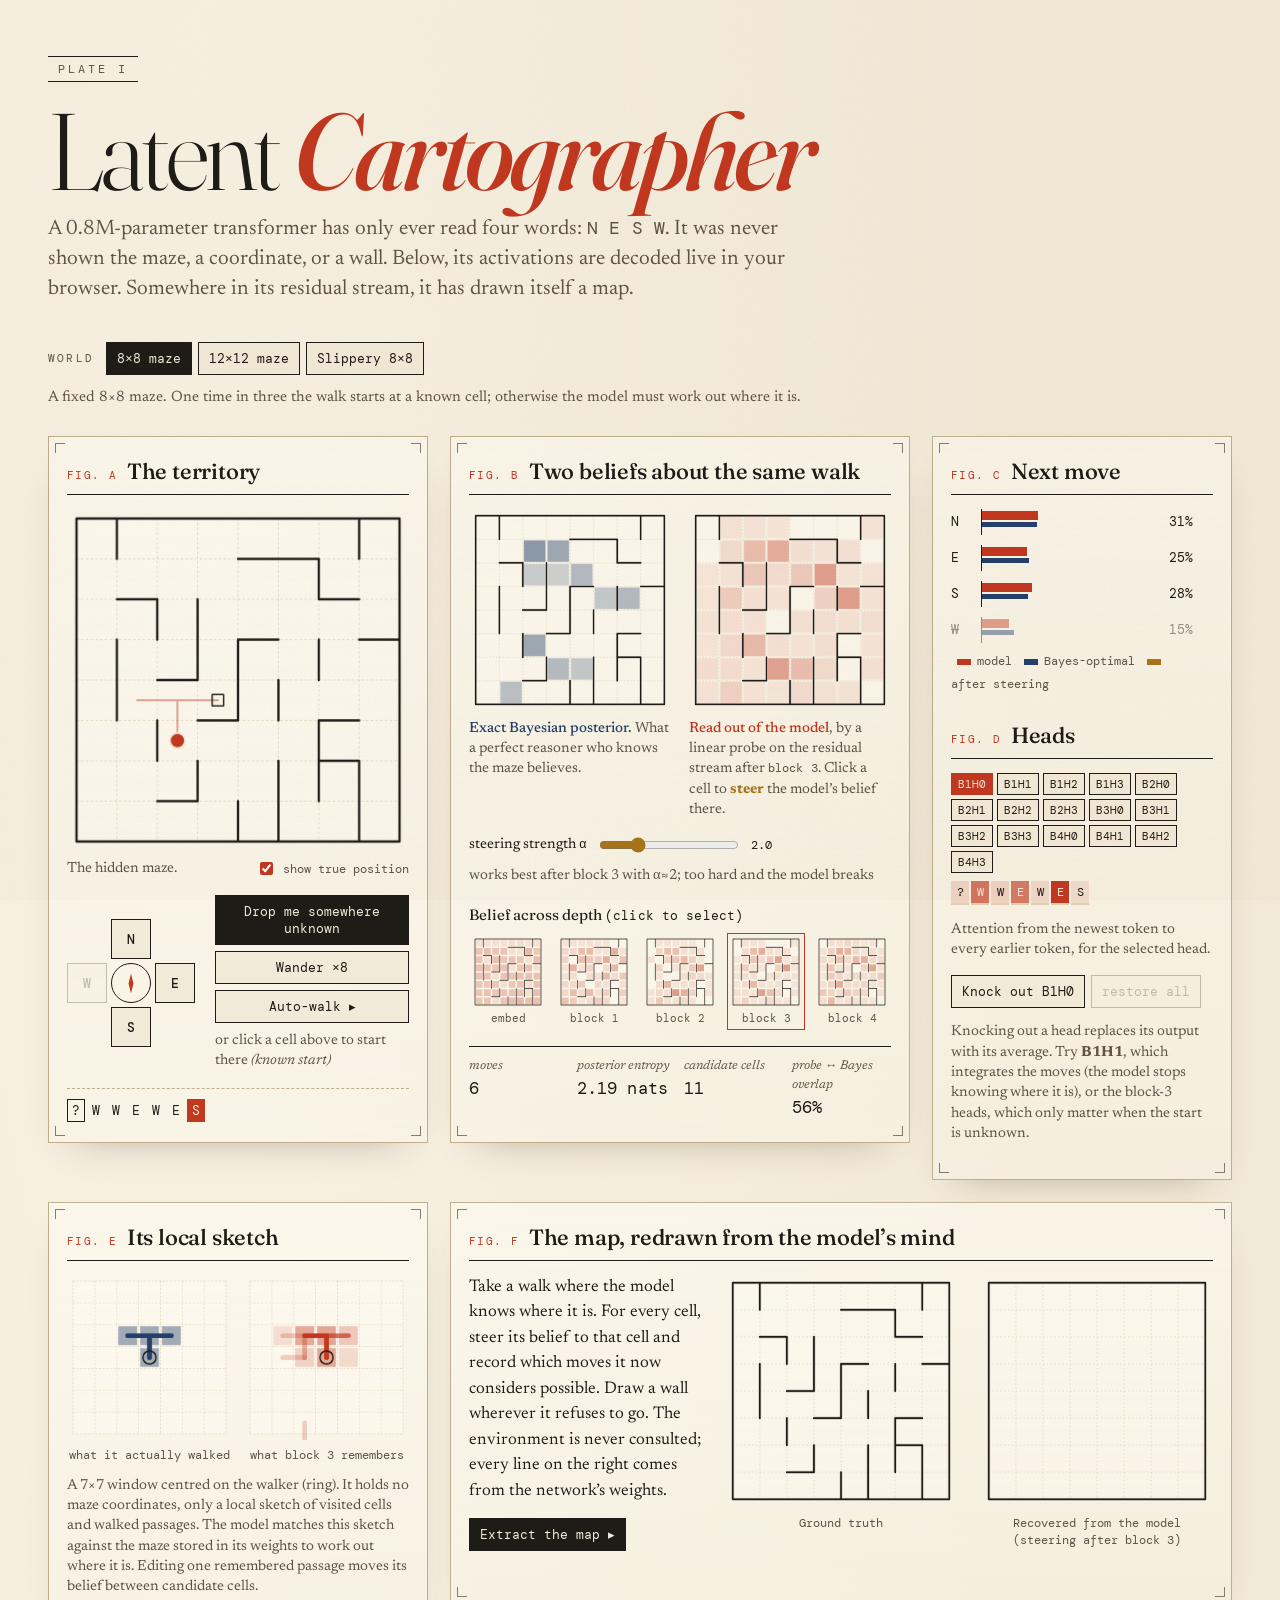
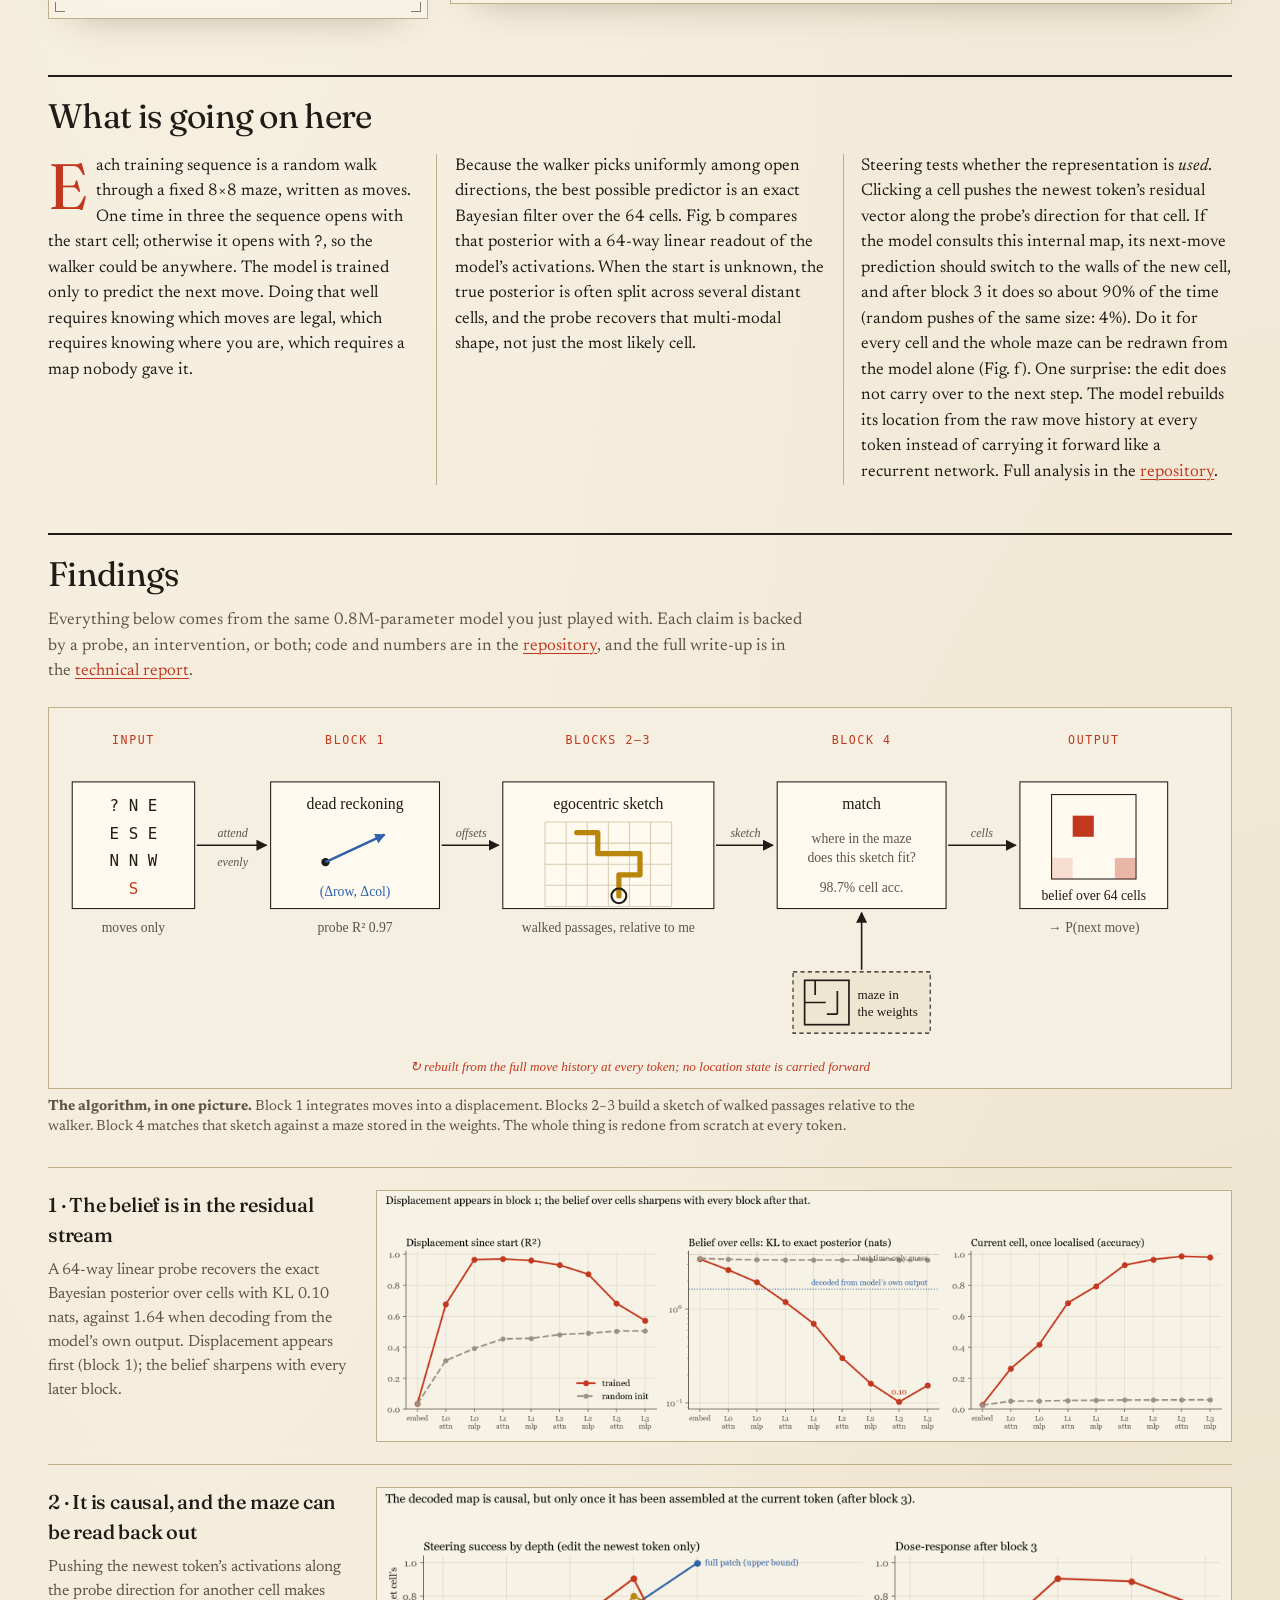
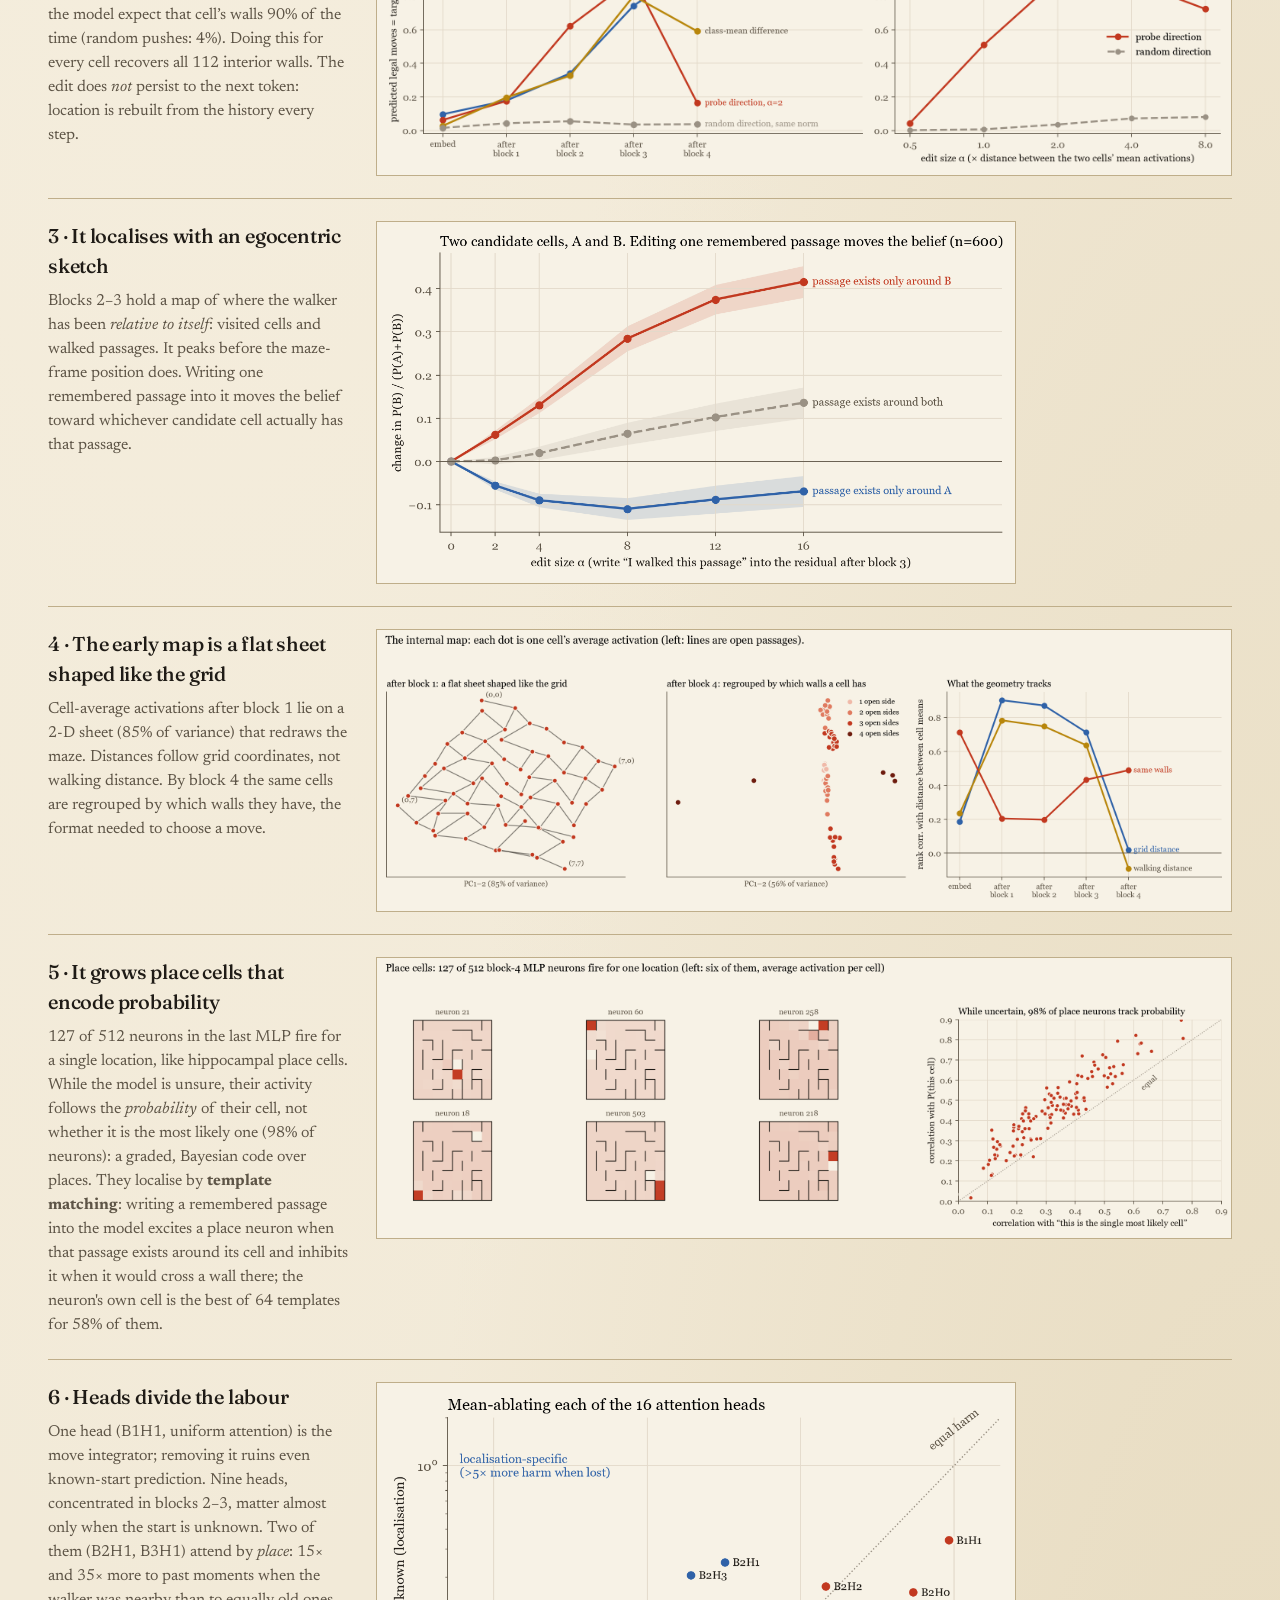
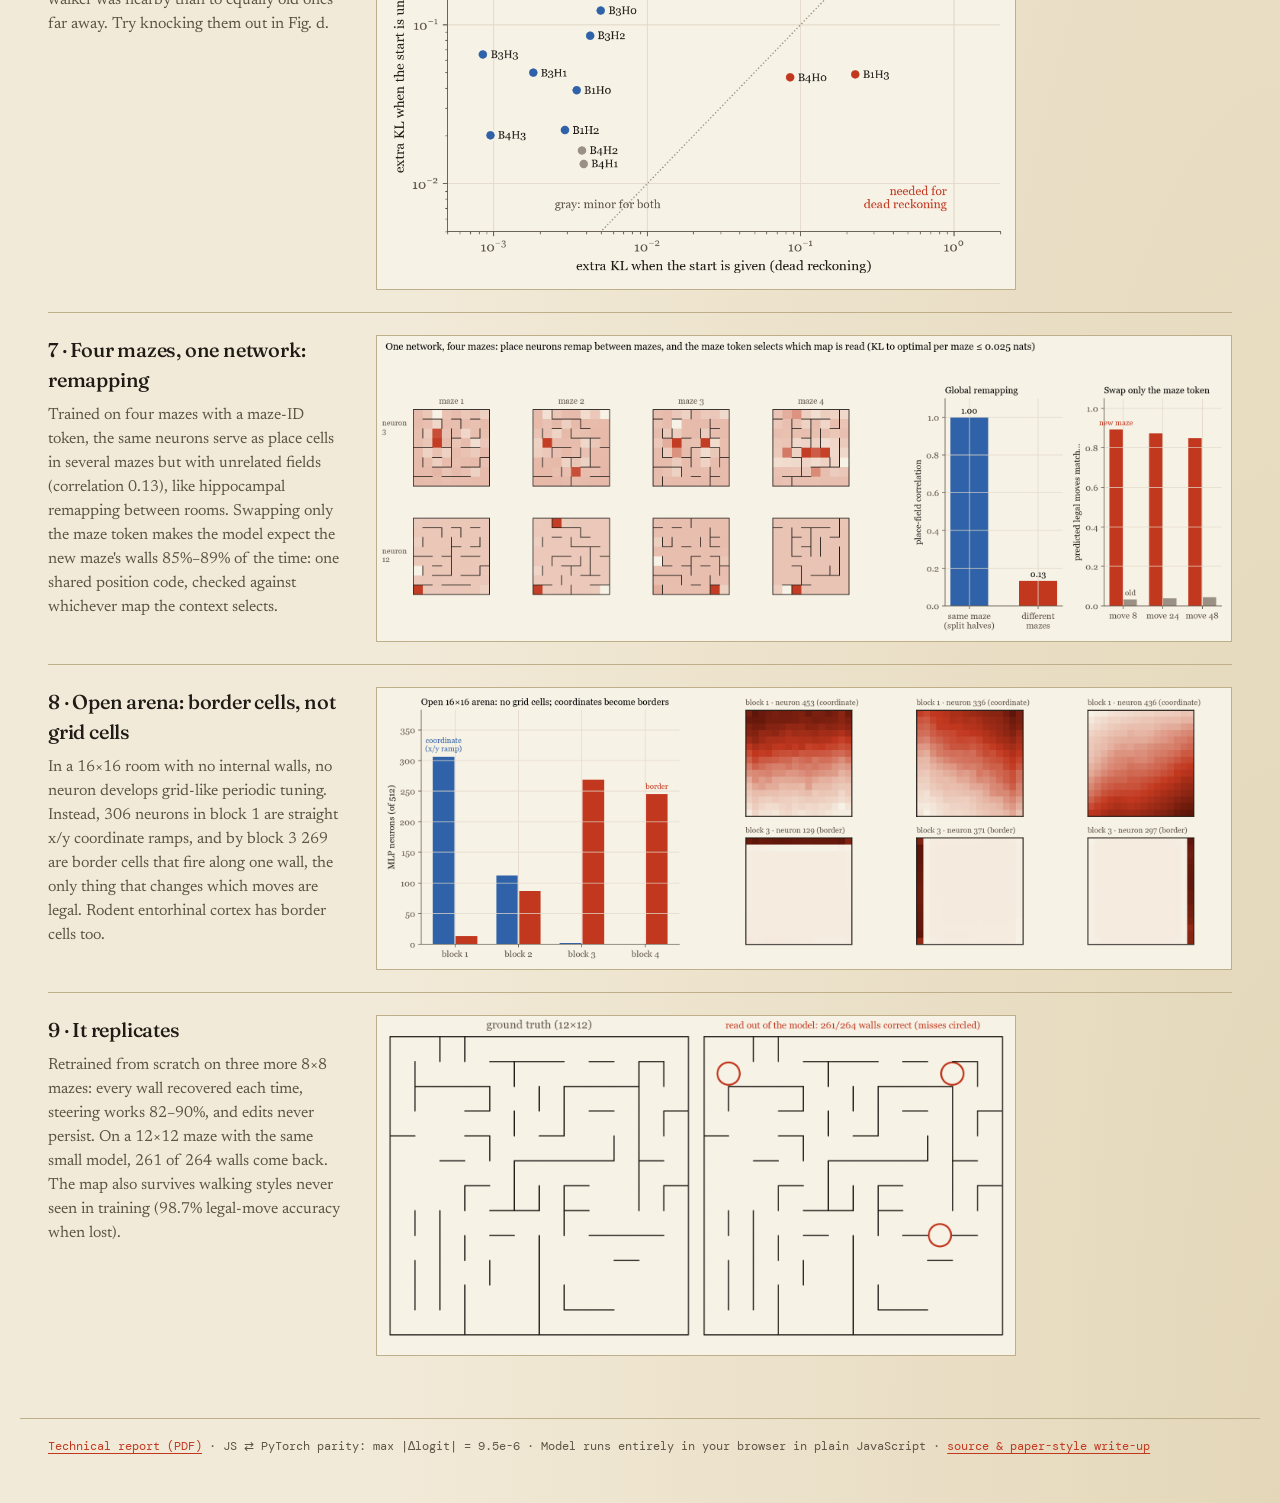
==== commit c5b27be5: "Open arena: no grid cells; coordinate cells hand over to border cells" ====
--- a/docs/index.html
+++ b/docs/index.html
@@ -206,7 +206,14 @@
     <img src="figs/multimaze.png" alt="Four mazes in one network">
   </div>
   <div class="find">
-    <div><h3>8 · It replicates</h3>
+    <div><h3>8 · Open arena: border cells, not grid cells</h3>
+      <p>In a 16×16 room with no internal walls, no neuron develops grid-like periodic tuning. Instead, 306 neurons in block 1 are
+        straight x/y coordinate ramps, and by block 3 269 are border cells that fire along one wall, the only thing that changes which
+        moves are legal. Rodent entorhinal cortex has border cells too.</p></div>
+    <img src="figs/arena.png" alt="Open arena: coordinate and border cells">
+  </div>
+  <div class="find">
+    <div><h3>9 · It replicates</h3>
       <p>Retrained from scratch on three more 8×8 mazes: every wall recovered each time, steering works 82–90%, and edits never
         persist. On a 12×12 maze with the same small model, 261 of 264 walls come back. The map also survives walking styles
         never seen in training (98.7% legal-move accuracy when lost).</p></div>
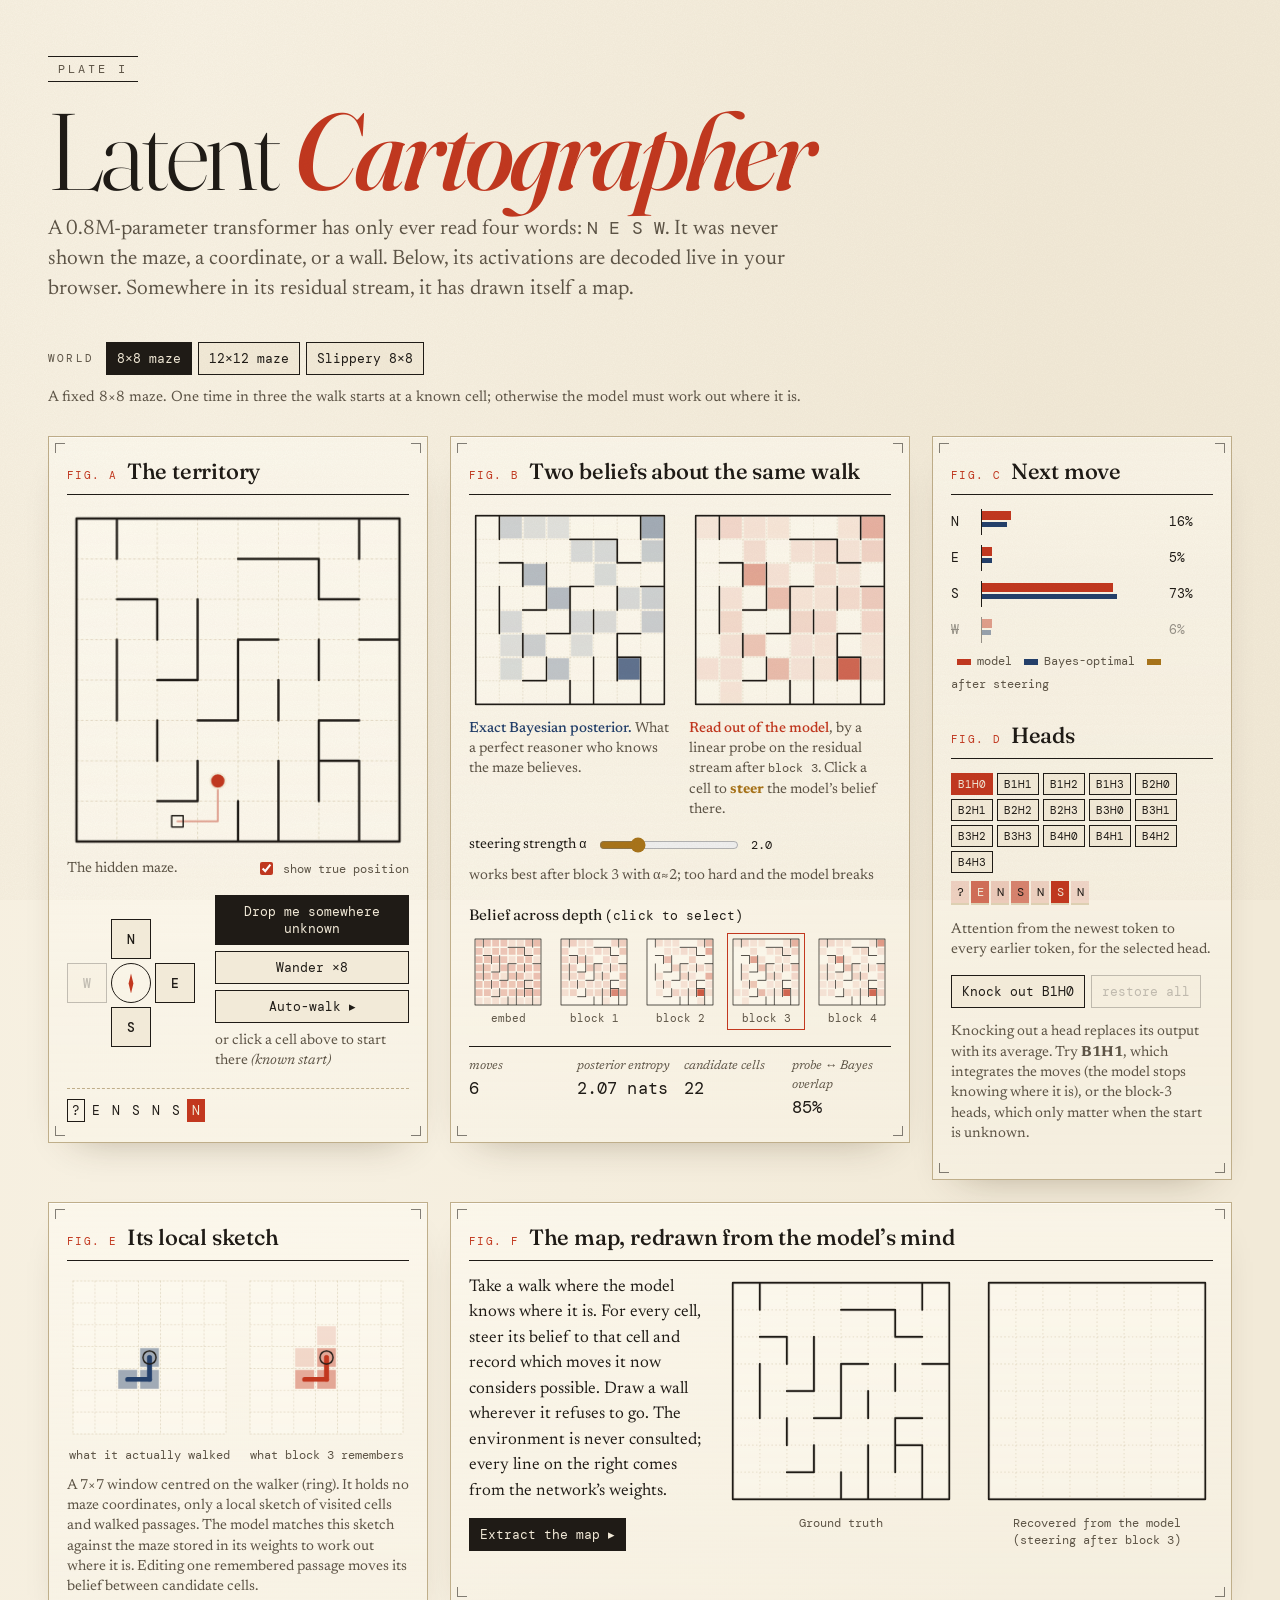
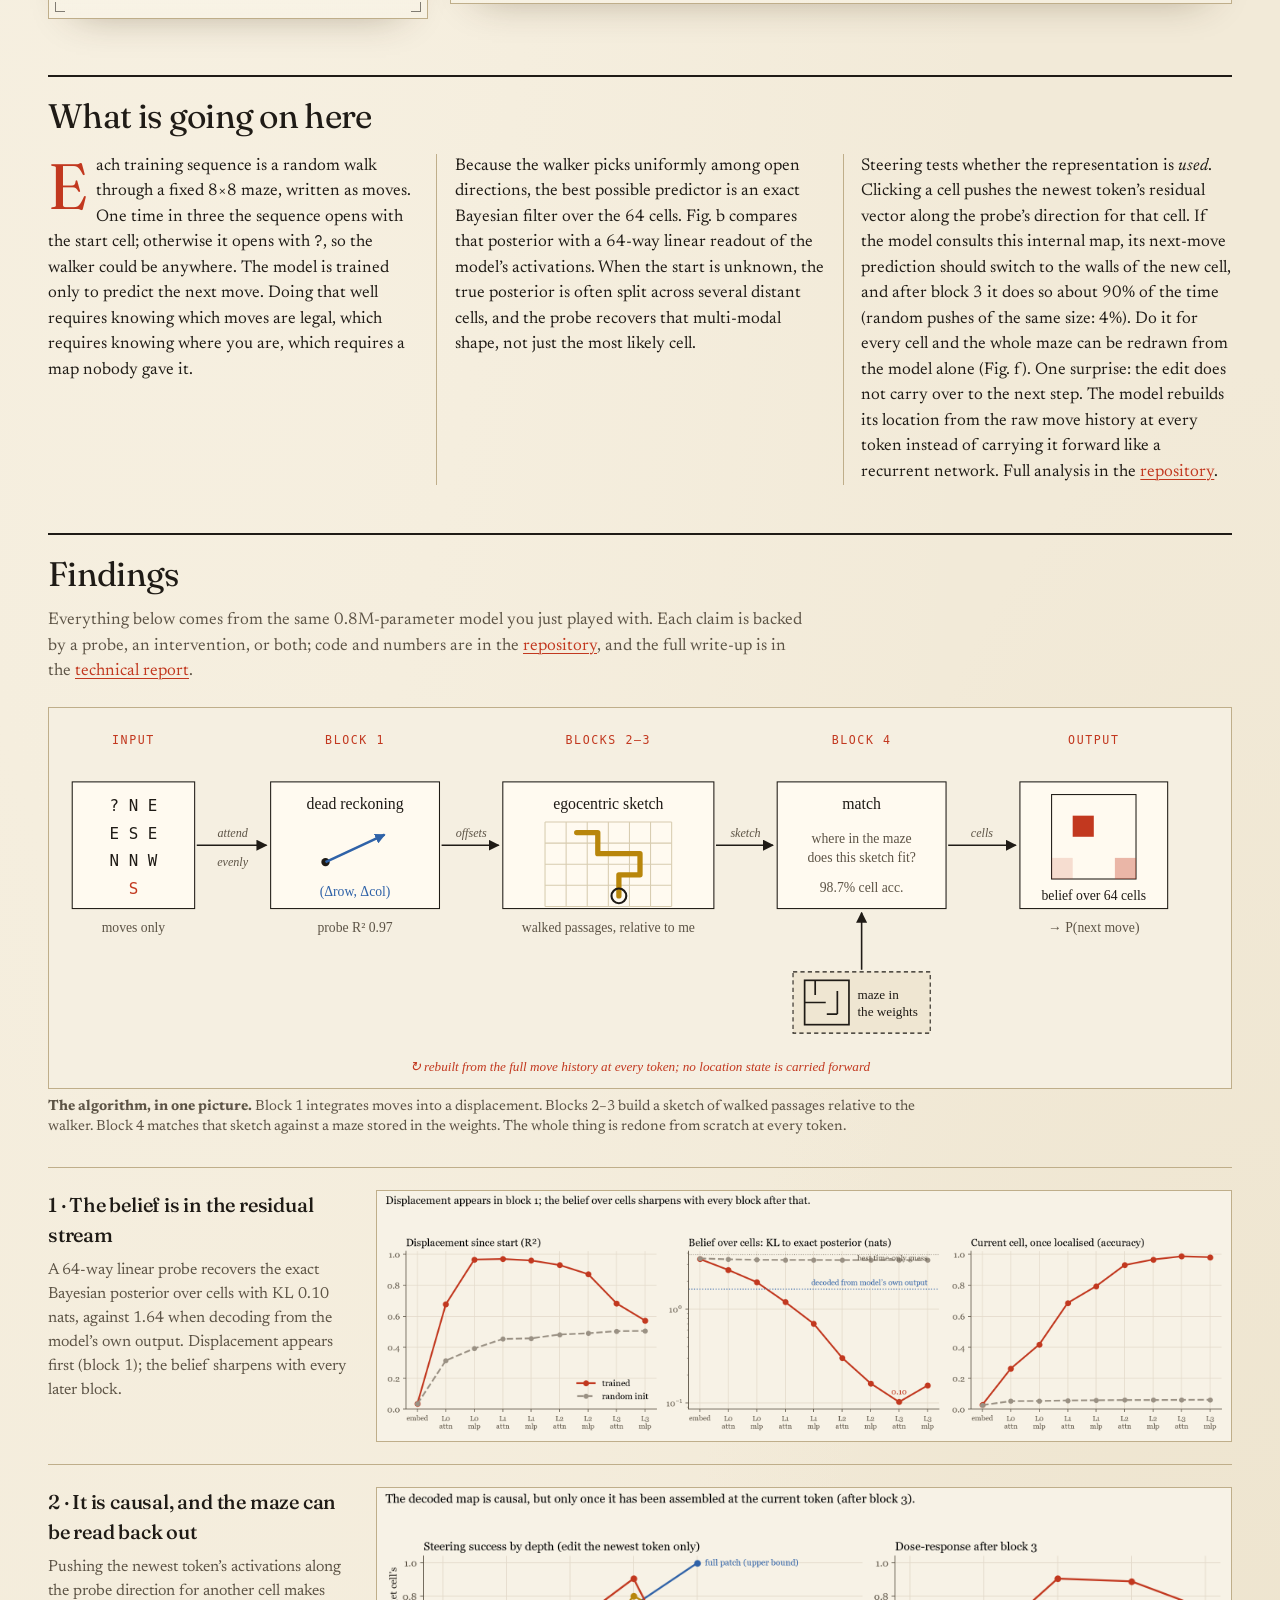
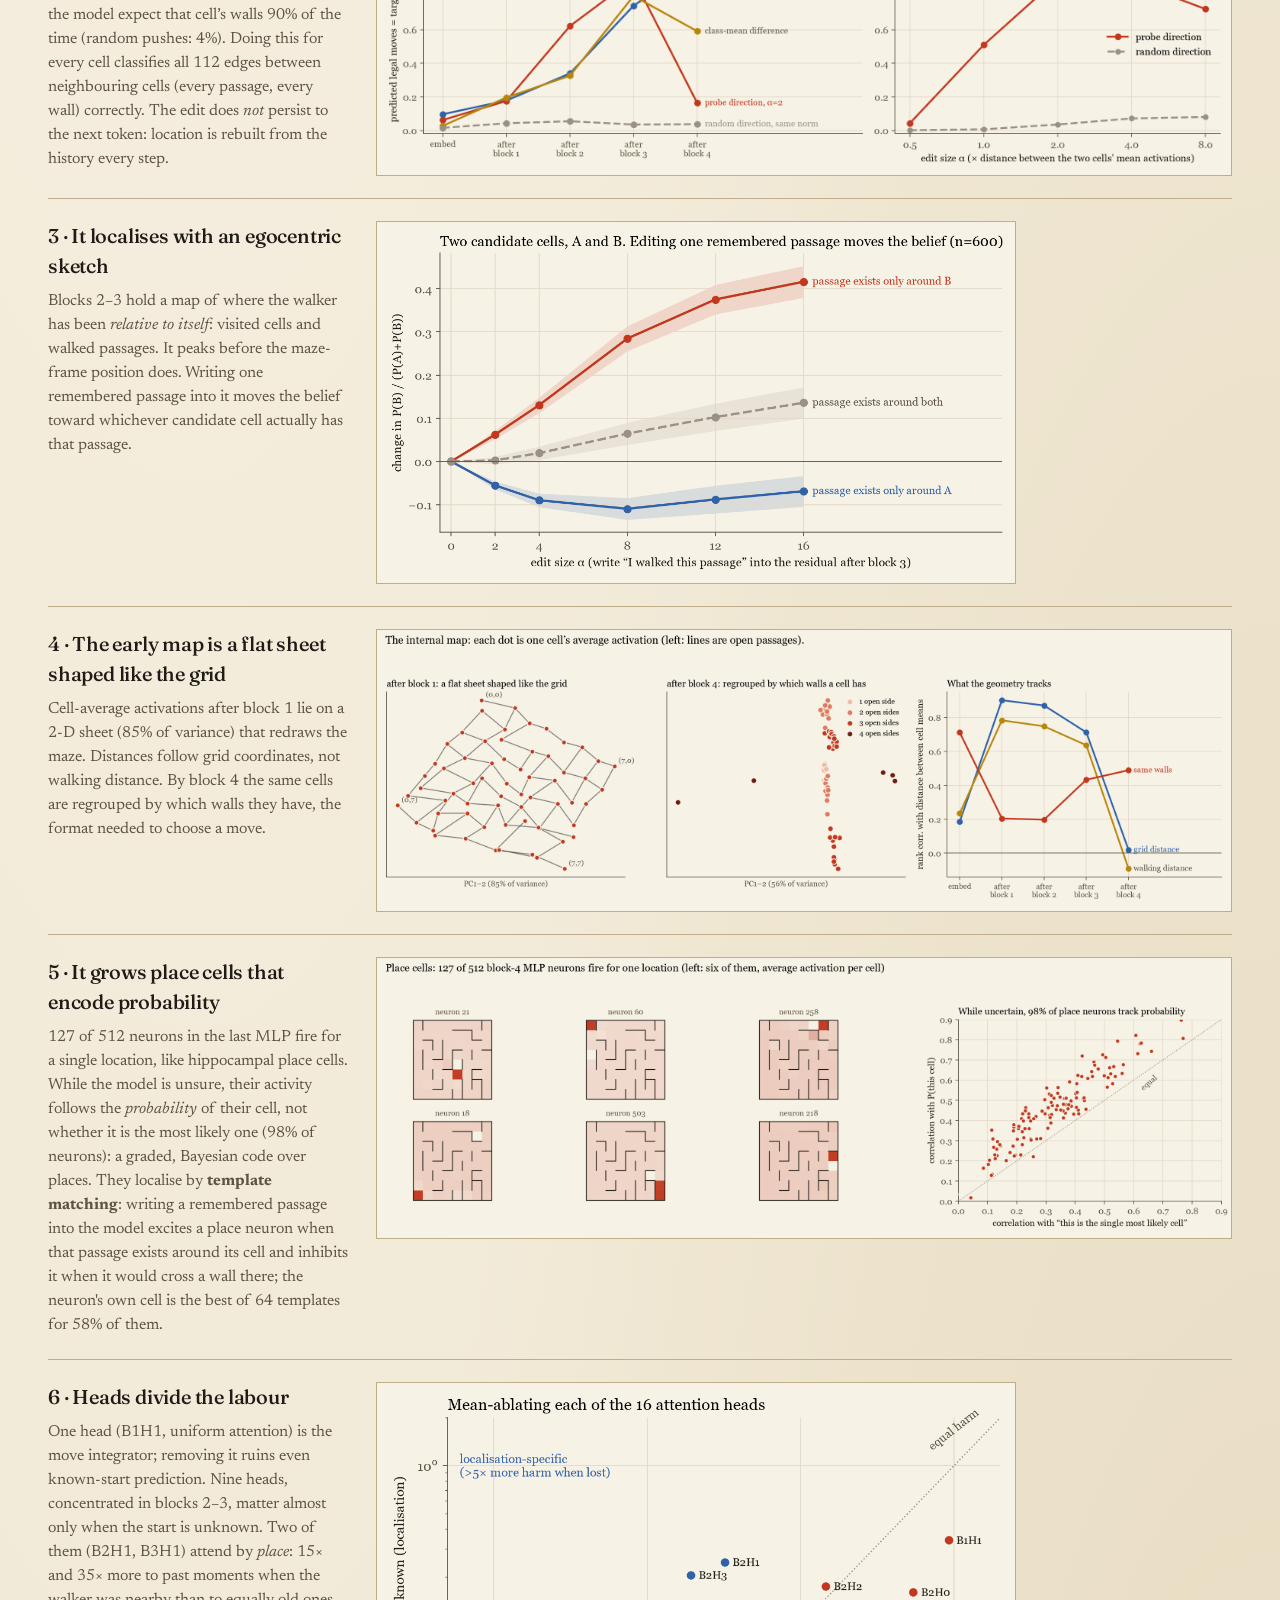
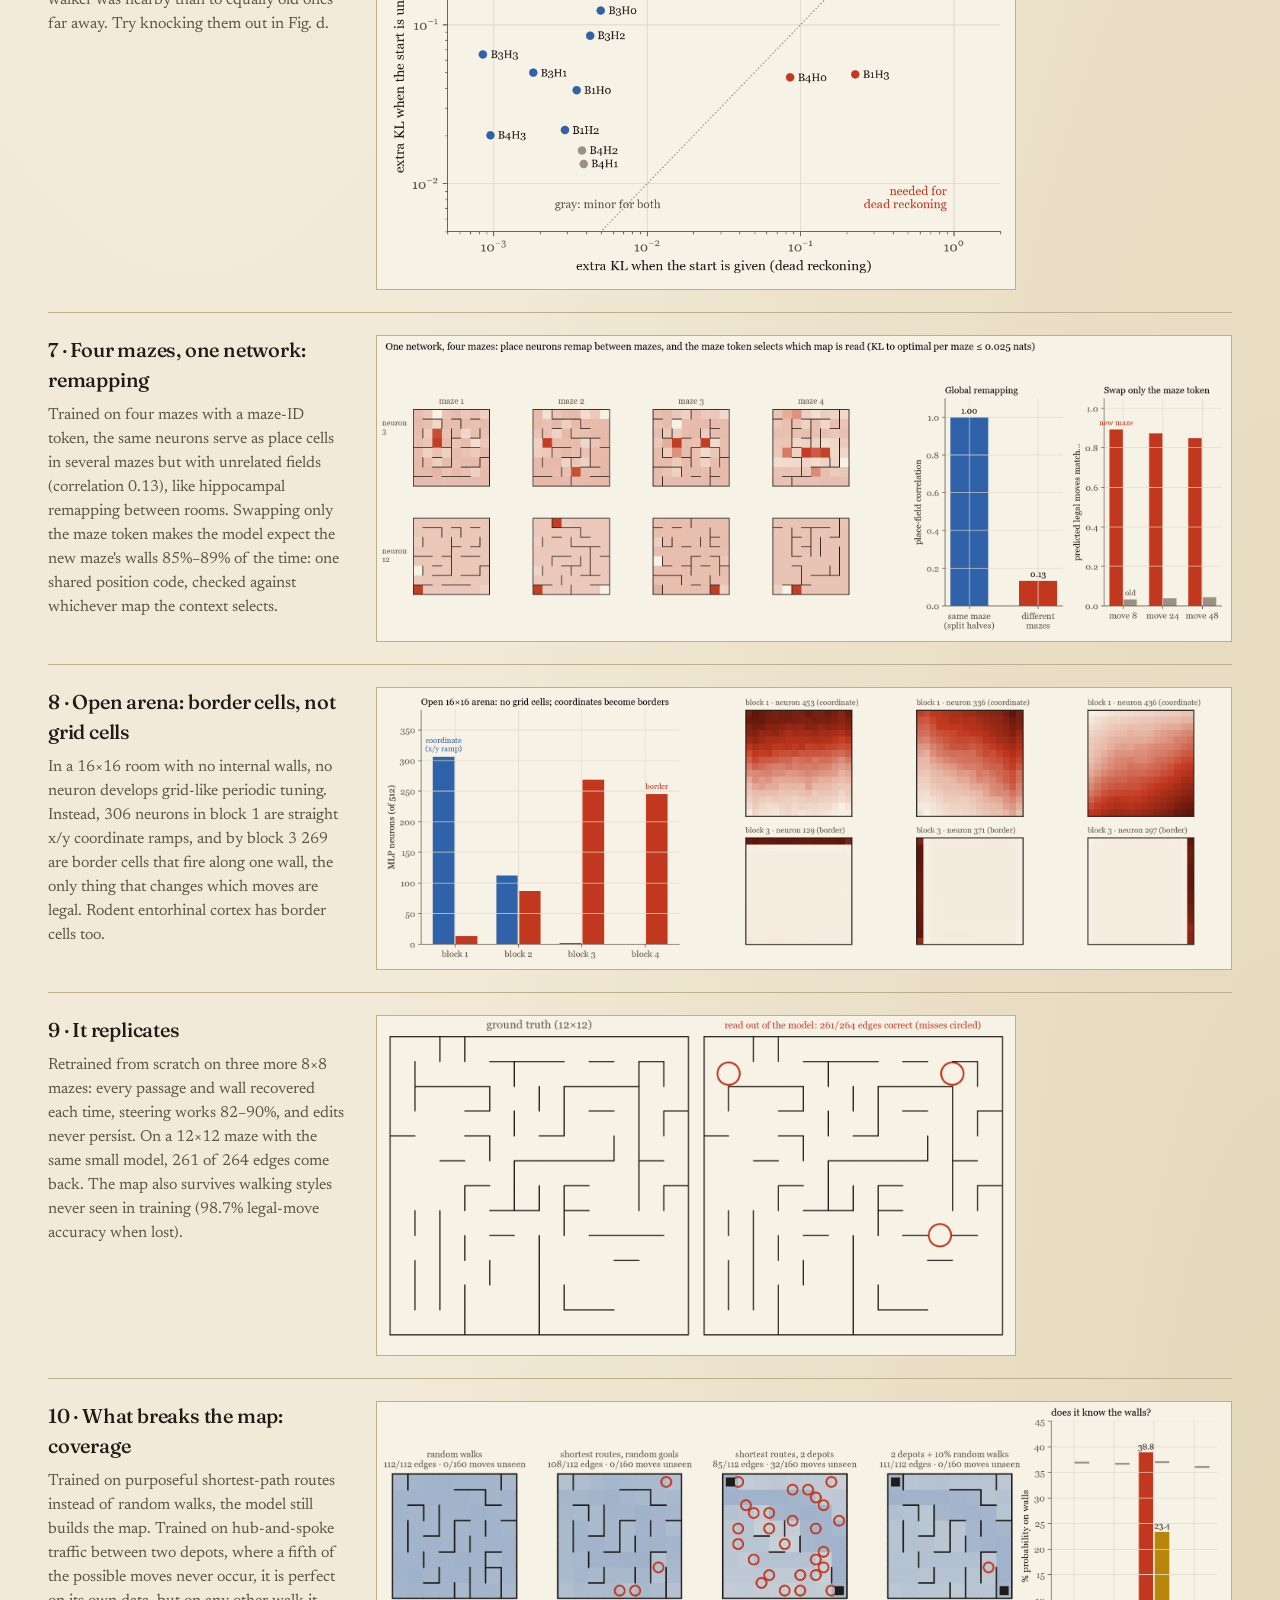
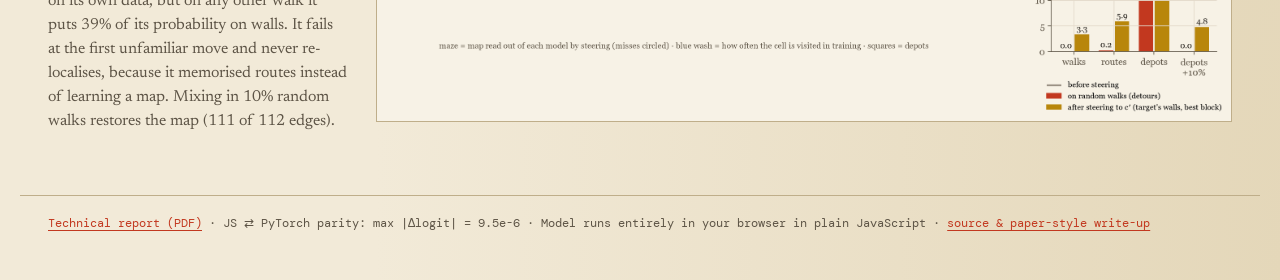
==== commit 0c397a34: "What breaks the map: coverage, not purpose Train the same model on random walks, shortest-path route" ====
--- a/docs/index.html
+++ b/docs/index.html
@@ -164,7 +164,7 @@
   <div class="find">
     <div><h3>2 · It is causal, and the maze can be read back out</h3>
       <p>Pushing the newest token’s activations along the probe direction for another cell makes the model expect that cell’s
-        walls 90% of the time (random pushes: 4%). Doing this for every cell recovers all 112 interior walls. The edit does
+        walls 90% of the time (random pushes: 4%). Doing this for every cell classifies all 112 edges between neighbouring cells (every passage, every wall) correctly. The edit does
         <em>not</em> persist to the next token: location is rebuilt from the history every step.</p></div>
     <img src="figs/steering.png" alt="Steering results">
   </div>
@@ -214,10 +214,18 @@
   </div>
   <div class="find">
     <div><h3>9 · It replicates</h3>
-      <p>Retrained from scratch on three more 8×8 mazes: every wall recovered each time, steering works 82–90%, and edits never
-        persist. On a 12×12 maze with the same small model, 261 of 264 walls come back. The map also survives walking styles
+      <p>Retrained from scratch on three more 8×8 mazes: every passage and wall recovered each time, steering works 82–90%, and edits never
+        persist. On a 12×12 maze with the same small model, 261 of 264 edges come back. The map also survives walking styles
         never seen in training (98.7% legal-move accuracy when lost).</p></div>
     <img class="narrow" src="figs/map_big12.png" alt="12x12 maze extracted from the model">
+  </div>
+  <div class="find">
+    <div><h3>10 · What breaks the map: coverage</h3>
+      <p>Trained on purposeful shortest-path routes instead of random walks, the model still builds the map. Trained on
+        hub-and-spoke traffic between two depots, where a fifth of the possible moves never occur, it is perfect on its own data, but on
+        any other walk it puts 39% of its probability on walls. It fails at the first unfamiliar move and never re-localises,
+        because it memorised routes instead of learning a map. Mixing in 10% random walks restores the map (111 of 112 edges).</p></div>
+    <img src="figs/routes.png" alt="Maps read out of models trained on walks, routes and depot traffic">
   </div>
 </section>
 
